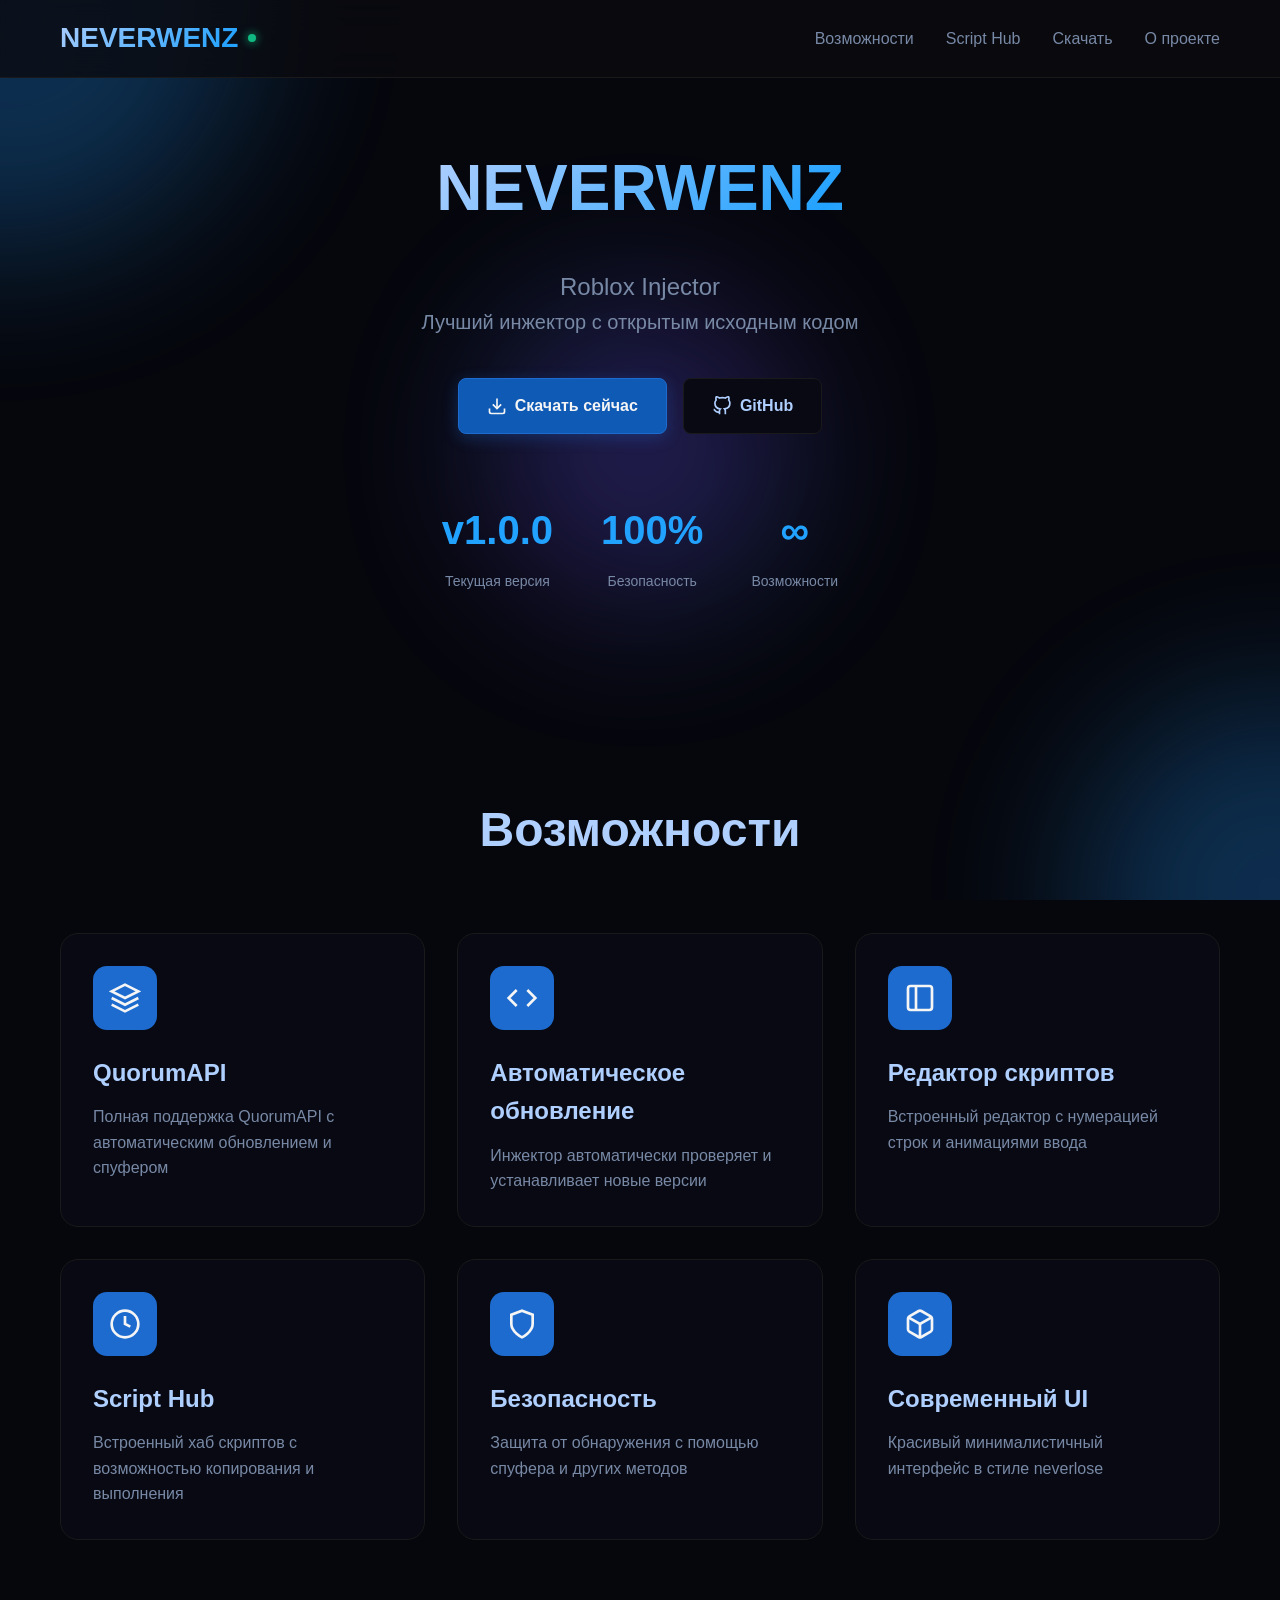
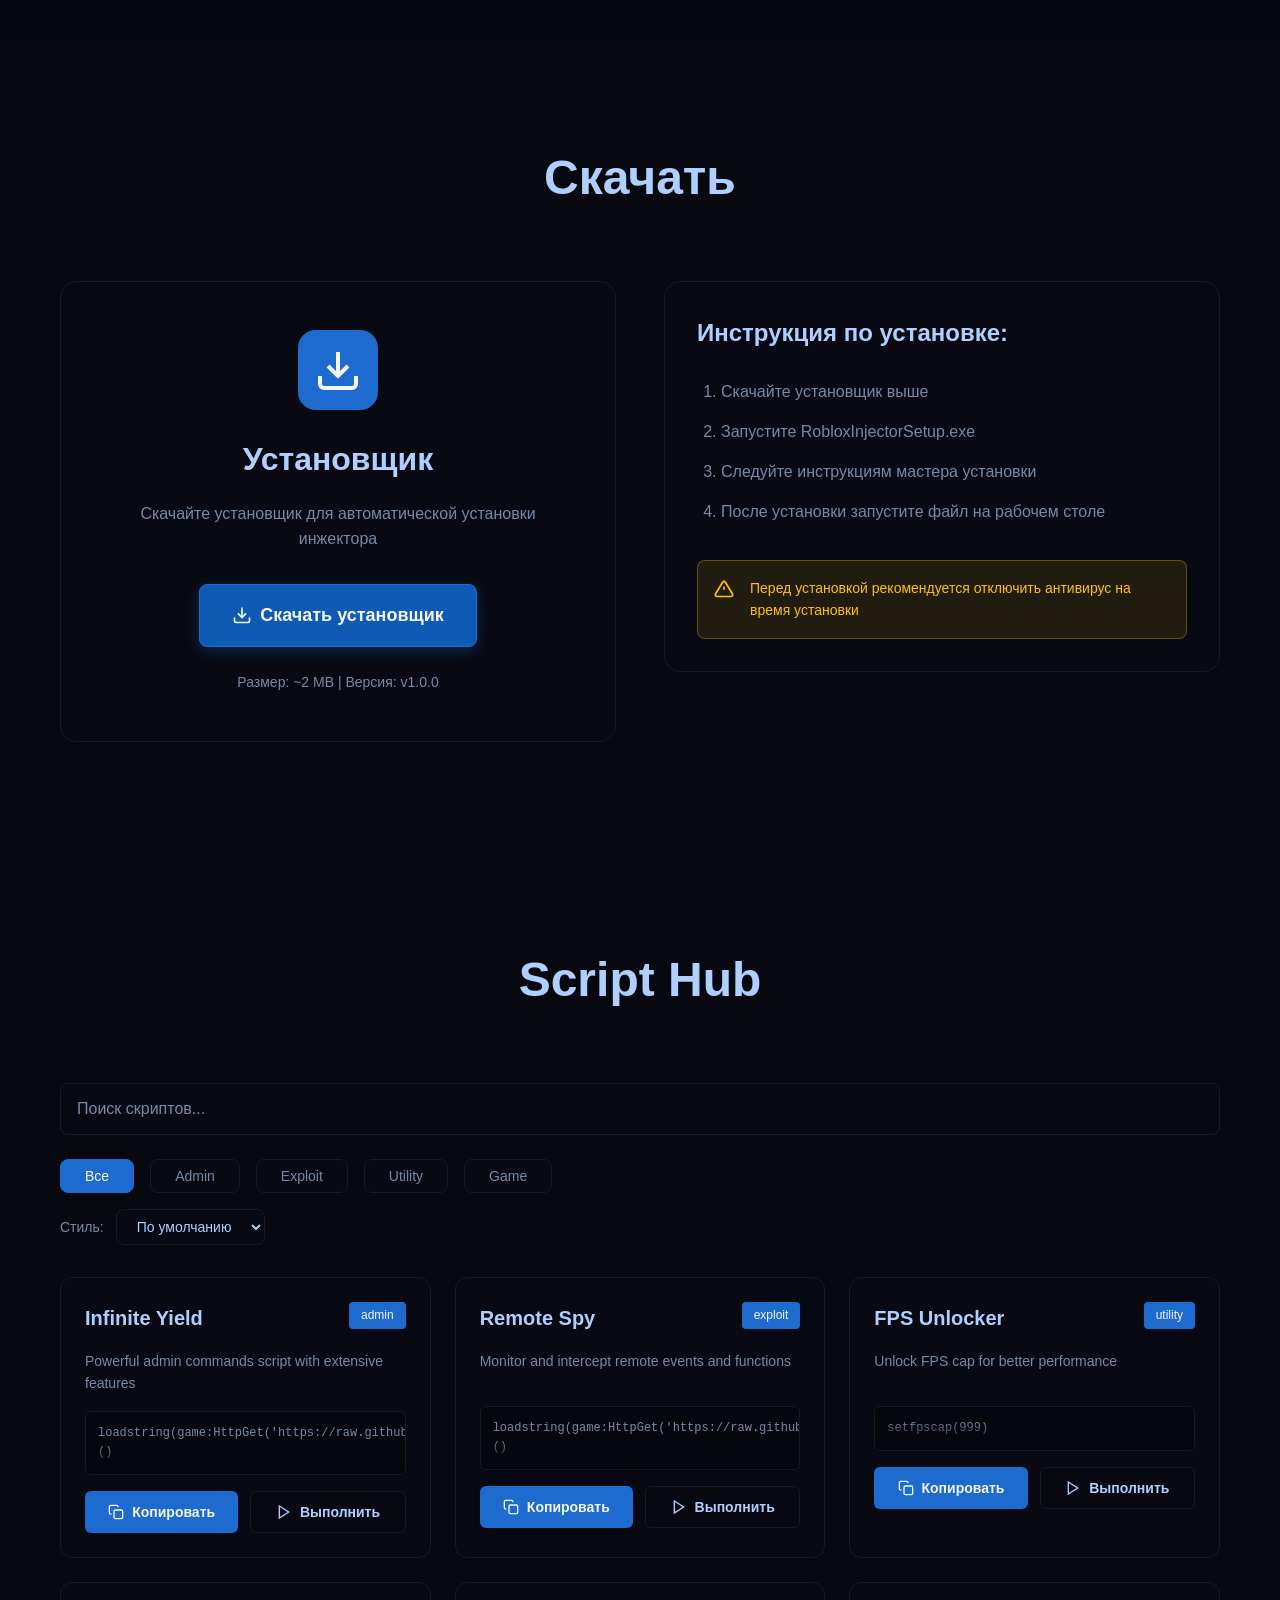
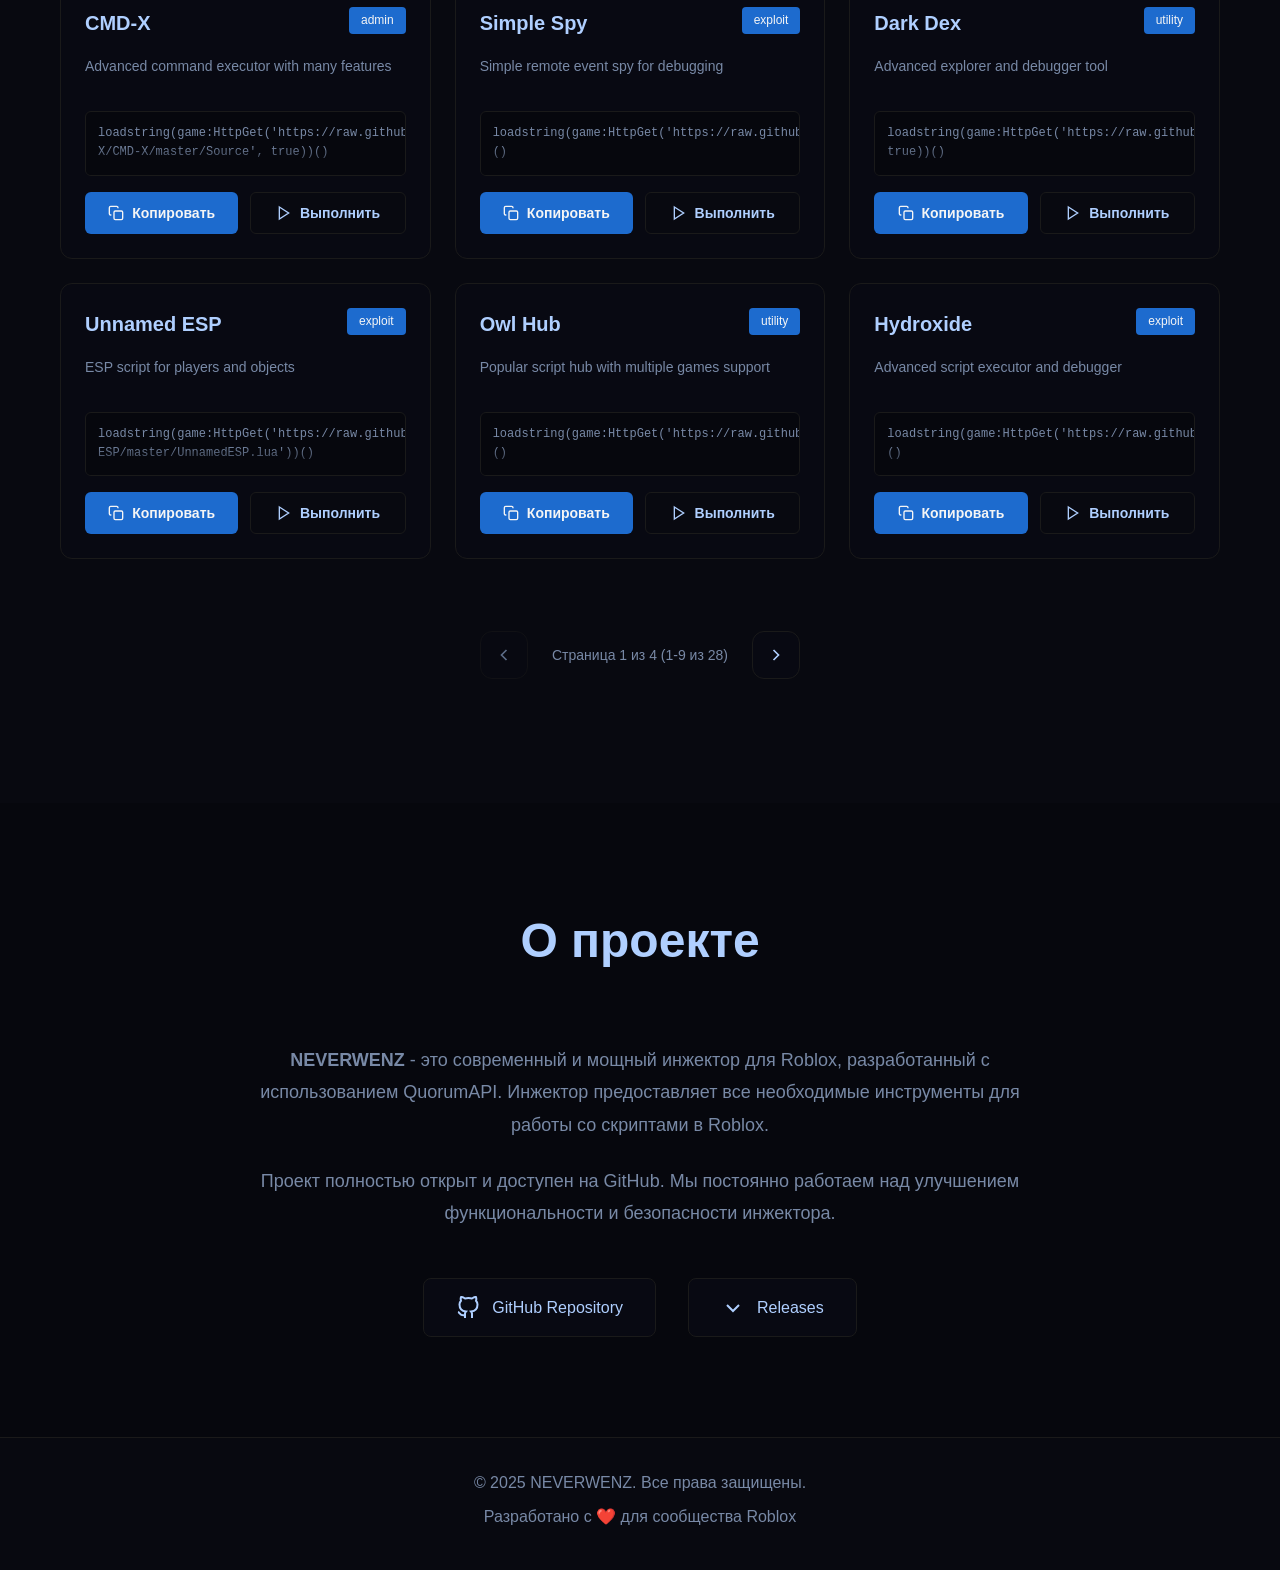
==== docs/index.html @ 1e32473d "Update index.html" ====
<!DOCTYPE html>
<html lang="ru">
<head>
    <meta charset="UTF-8">
    <meta name="viewport" content="width=device-width, initial-scale=1.0">
    <title>NEVERWENZ - Roblox Injector</title>
    <link rel="stylesheet" href="styles.css">
    <link rel="preconnect" href="https://fonts.googleapis.com">
    <link rel="preconnect" href="https://fonts.gstatic.com" crossorigin>
    <link href="https://fonts.googleapis.com/css2?family=Inter:wght@300;400;500;600;700&display=swap" rel="stylesheet">
</head>
<body>
    <div class="background">
        <div class="gradient-orb orb-1"></div>
        <div class="gradient-orb orb-2"></div>
        <div class="gradient-orb orb-3"></div>
    </div>

    <nav class="navbar">
        <div class="container">
            <div class="nav-content">
                <div class="logo">
                    <span class="logo-text">NEVERWENZ</span>
                    <span class="status-dot"></span>
                </div>
                <div class="nav-links">
                    <a href="#features">Возможности</a>
                    <a href="#script-hub">Script Hub</a>
                    <a href="#download">Скачать</a>
                    <a href="#about">О проекте</a>
                </div>
            </div>
        </div>
    </nav>

    <main>
        <section class="hero">
            <div class="container">
                <div class="hero-content">
                    <h1 class="hero-title">
                        <span class="gradient-text">NEVERWENZ</span>
                    </h1>
                    <p style="font-size: 1.5rem; color: var(--text-secondary); margin-top: 0.5rem;">Roblox Injector</p>
                    <p class="hero-description">
                        Лучший инжектор с открытым исходным кодом
                    </p>
                    <div class="hero-buttons">
                        <a href="#download" class="btn btn-primary">
                            <svg width="20" height="20" viewBox="0 0 24 24" fill="none" stroke="currentColor" stroke-width="2">
                                <path d="M21 15v4a2 2 0 0 1-2 2H5a2 2 0 0 1-2-2v-4"></path>
                                <polyline points="7 10 12 15 17 10"></polyline>
                                <line x1="12" y1="15" x2="12" y2="3"></line>
                            </svg>
                            Скачать сейчас
                        </a>
                        <a href="https://github.com/CAPYBERA099/WenzInjector-ROBLOX" target="_blank" class="btn btn-secondary">
                            <svg width="20" height="20" viewBox="0 0 24 24" fill="none" stroke="currentColor" stroke-width="2">
                                <path d="M9 19c-5 1.5-5-2.5-7-3m14 6v-3.87a3.37 3.37 0 0 0-.94-2.61c3.14-.35 6.44-1.54 6.44-7A5.44 5.44 0 0 0 20 4.77 5.07 5.07 0 0 0 19.91 1S18.73.65 16 2.48a13.38 13.38 0 0 0-7 0C6.27.65 5.09 1 5.09 1A5.07 5.07 0 0 0 5 4.77a5.44 5.44 0 0 0-1.5 3.78c0 5.42 3.3 6.61 6.44 7A3.37 3.37 0 0 0 9 18.13V22"></path>
                            </svg>
                            GitHub
                        </a>
                    </div>
                    <div class="hero-stats">
                        <div class="stat">
                            <div class="stat-value" id="version">Загрузка...</div>
                            <div class="stat-label">Текущая версия</div>
                        </div>
                        <div class="stat">
                            <div class="stat-value">100%</div>
                            <div class="stat-label">Безопасность</div>
                        </div>
                        <div class="stat">
                            <div class="stat-value">∞</div>
                            <div class="stat-label">Возможности</div>
                        </div>
                    </div>
                </div>
            </div>
        </section>

        <section id="features" class="features">
            <div class="container">
                <h2 class="section-title">Возможности</h2>
                <div class="features-grid">
                    <div class="feature-card">
                        <div class="feature-icon">
                            <svg width="32" height="32" viewBox="0 0 24 24" fill="none" stroke="currentColor" stroke-width="2">
                                <path d="M12 2L2 7l10 5 10-5-10-5z"></path>
                                <path d="M2 17l10 5 10-5"></path>
                                <path d="M2 12l10 5 10-5"></path>
                            </svg>
                        </div>
                        <h3 class="feature-title">QuorumAPI</h3>
                        <p class="feature-description">Полная поддержка QuorumAPI с автоматическим обновлением и спуфером</p>
                    </div>
                    <div class="feature-card">
                        <div class="feature-icon">
                            <svg width="32" height="32" viewBox="0 0 24 24" fill="none" stroke="currentColor" stroke-width="2">
                                <polyline points="16 18 22 12 16 6"></polyline>
                                <polyline points="8 6 2 12 8 18"></polyline>
                            </svg>
                        </div>
                        <h3 class="feature-title">Автоматическое обновление</h3>
                        <p class="feature-description">Инжектор автоматически проверяет и устанавливает новые версии</p>
                    </div>
                    <div class="feature-card">
                        <div class="feature-icon">
                            <svg width="32" height="32" viewBox="0 0 24 24" fill="none" stroke="currentColor" stroke-width="2">
                                <rect x="3" y="3" width="18" height="18" rx="2" ry="2"></rect>
                                <line x1="9" y1="3" x2="9" y2="21"></line>
                            </svg>
                        </div>
                        <h3 class="feature-title">Редактор скриптов</h3>
                        <p class="feature-description">Встроенный редактор с нумерацией строк и анимациями ввода</p>
                    </div>
                    <div class="feature-card">
                        <div class="feature-icon">
                            <svg width="32" height="32" viewBox="0 0 24 24" fill="none" stroke="currentColor" stroke-width="2">
                                <circle cx="12" cy="12" r="10"></circle>
                                <polyline points="12 6 12 12 16 14"></polyline>
                            </svg>
                        </div>
                        <h3 class="feature-title">Script Hub</h3>
                        <p class="feature-description">Встроенный хаб скриптов с возможностью копирования и выполнения</p>
                    </div>
                    <div class="feature-card">
                        <div class="feature-icon">
                            <svg width="32" height="32" viewBox="0 0 24 24" fill="none" stroke="currentColor" stroke-width="2">
                                <path d="M12 22s8-4 8-10V5l-8-3-8 3v7c0 6 8 10 8 10z"></path>
                            </svg>
                        </div>
                        <h3 class="feature-title">Безопасность</h3>
                        <p class="feature-description">Защита от обнаружения с помощью спуфера и других методов</p>
                    </div>
                    <div class="feature-card">
                        <div class="feature-icon">
                            <svg width="32" height="32" viewBox="0 0 24 24" fill="none" stroke="currentColor" stroke-width="2">
                                <path d="M21 16V8a2 2 0 0 0-1-1.73l-7-4a2 2 0 0 0-2 0l-7 4A2 2 0 0 0 3 8v8a2 2 0 0 0 1 1.73l7 4a2 2 0 0 0 2 0l7-4A2 2 0 0 0 21 16z"></path>
                                <polyline points="3.27 6.96 12 12.01 20.73 6.96"></polyline>
                                <line x1="12" y1="22.08" x2="12" y2="12"></line>
                            </svg>
                        </div>
                        <h3 class="feature-title">Современный UI</h3>
                        <p class="feature-description">Красивый минималистичный интерфейс в стиле neverlose</p>
                    </div>
                </div>
            </div>
        </section>

        <section id="download" class="download">
            <div class="container">
                <h2 class="section-title">Скачать</h2>
                <div class="download-content">
                    <div class="download-card">
                        <div class="download-icon">
                            <svg width="48" height="48" viewBox="0 0 24 24" fill="none" stroke="currentColor" stroke-width="2">
                                <path d="M21 15v4a2 2 0 0 1-2 2H5a2 2 0 0 1-2-2v-4"></path>
                                <polyline points="7 10 12 15 17 10"></polyline>
                                <line x1="12" y1="15" x2="12" y2="3"></line>
                            </svg>
                        </div>
                        <h3 class="download-title">Установщик</h3>
                        <p class="download-description">Скачайте установщик для автоматической установки инжектора</p>
                        <a href="https://raw.githubusercontent.com/CAPYBERA099/setup/main/RobloxInjectorSetup.exe" 
                           class="btn btn-primary btn-large" 
                           download="RobloxInjectorSetup.exe"
                           id="downloadBtn"
                           target="_blank">
                            <svg width="20" height="20" viewBox="0 0 24 24" fill="none" stroke="currentColor" stroke-width="2">
                                <path d="M21 15v4a2 2 0 0 1-2 2H5a2 2 0 0 1-2-2v-4"></path>
                                <polyline points="7 10 12 15 17 10"></polyline>
                                <line x1="12" y1="15" x2="12" y2="3"></line>
                            </svg>
                            Скачать установщик
                        </a>
                        <p class="download-note">Размер: ~2 MB | Версия: <span id="downloadVersion">Загрузка...</span></p>
                        <p class="download-alternative" id="releaseLinkContainer" style="margin-top: 1rem; font-size: 0.875rem; color: var(--text-secondary); display: none;">
                            Или скачайте <a href="#" id="releaseLink" target="_blank" style="color: var(--accent-primary); text-decoration: none;">последний релиз напрямую</a>
                        </p>
                    </div>
                    <div class="download-info">
                        <h4>Инструкция по установке:</h4>
                        <ol>
                            <li>Скачайте установщик выше</li>
                            <li>Запустите RobloxInjectorSetup.exe</li>
                            <li>Следуйте инструкциям мастера установки</li>
                            <li>После установки запустите файл на рабочем столе</li>
                        </ol>
                        <div class="warning-box">
                            <svg width="20" height="20" viewBox="0 0 24 24" fill="none" stroke="currentColor" stroke-width="2">
                                <path d="M10.29 3.86L1.82 18a2 2 0 0 0 1.71 3h16.94a2 2 0 0 0 1.71-3L13.71 3.86a2 2 0 0 0-3.42 0z"></path>
                                <line x1="12" y1="9" x2="12" y2="13"></line>
                                <line x1="12" y1="17" x2="12.01" y2="17"></line>
                            </svg>
                            <p>Перед установкой рекомендуется отключить антивирус на время установки</p>
                        </div>
                    </div>
                </div>
            </div>
        </section>

        <section id="script-hub" class="script-hub">
            <div class="container">
                <h2 class="section-title">Script Hub</h2>
                <div class="script-hub-content">
                    <div class="script-hub-filters">
                        <input type="text" id="scriptSearch" placeholder="Поиск скриптов..." class="script-search">
                        <div class="script-categories">
                            <button class="category-btn active" data-category="all">Все</button>
                            <button class="category-btn" data-category="admin">Admin</button>
                            <button class="category-btn" data-category="exploit">Exploit</button>
                            <button class="category-btn" data-category="utility">Utility</button>
                            <button class="category-btn" data-category="game">Game</button>
                        </div>
                        <div class="style-selector">
                            <label>Стиль:</label>
                            <select id="styleSelector" class="style-select">
                                <option value="default">По умолчанию</option>
                                <option value="fatality">Fatality</option>
                            </select>
                        </div>
                    </div>
                    <div id="scriptsContainer" class="scripts-grid">
                        <div class="script-loading">Загрузка скриптов...</div>
                    </div>
                    <div class="pagination">
                        <button class="pagination-btn" id="prevPage" disabled>
                            <svg width="20" height="20" viewBox="0 0 24 24" fill="none" stroke="currentColor" stroke-width="2">
                                <polyline points="15 18 9 12 15 6"></polyline>
                            </svg>
                        </button>
                        <span class="pagination-info" id="pageInfo">Страница 1 из 1</span>
                        <button class="pagination-btn" id="nextPage">
                            <svg width="20" height="20" viewBox="0 0 24 24" fill="none" stroke="currentColor" stroke-width="2">
                                <polyline points="9 18 15 12 9 6"></polyline>
                            </svg>
                        </button>
                    </div>
                </div>
            </div>
        </section>

        <section id="about" class="about">
            <div class="container">
                <h2 class="section-title">О проекте</h2>
                <div class="about-content">
                    <div class="about-text">
                        <p>
                            <strong>NEVERWENZ</strong> - это современный и мощный инжектор для Roblox, 
                            разработанный с использованием QuorumAPI. Инжектор предоставляет все необходимые 
                            инструменты для работы со скриптами в Roblox.
                        </p>
                        <p>
                            Проект полностью открыт и доступен на GitHub. Мы постоянно работаем над улучшением 
                            функциональности и безопасности инжектора.
                        </p>
                    </div>
                    <div class="about-links">
                        <a href="https://github.com/CAPYBERA099/WenzInjector-ROBLOX" target="_blank" class="about-link">
                            <svg width="24" height="24" viewBox="0 0 24 24" fill="none" stroke="currentColor" stroke-width="2">
                                <path d="M9 19c-5 1.5-5-2.5-7-3m14 6v-3.87a3.37 3.37 0 0 0-.94-2.61c3.14-.35 6.44-1.54 6.44-7A5.44 5.44 0 0 0 20 4.77 5.07 5.07 0 0 0 19.91 1S18.73.65 16 2.48a13.38 13.38 0 0 0-7 0C6.27.65 5.09 1 5.09 1A5.07 5.07 0 0 0 5 4.77a5.44 5.44 0 0 0-1.5 3.78c0 5.42 3.3 6.61 6.44 7A3.37 3.37 0 0 0 9 18.13V22"></path>
                            </svg>
                            GitHub Repository
                        </a>
                        <a href="https://github.com/CAPYBERA099/WenzInjector-ROBLOX/releases" target="_blank" class="about-link">
                            <svg width="24" height="24" viewBox="0 0 24 24" fill="none" stroke="currentColor" stroke-width="2">
                                <polyline points="6 9 12 15 18 9"></polyline>
                            </svg>
                            Releases
                        </a>
                    </div>
                </div>
            </div>
        </section>
    </main>

    <footer class="footer">
        <div class="container">
            <div class="footer-content">
                <p>&copy; 2025 NEVERWENZ. Все права защищены.</p>
                <p>Разработано с ❤️ для сообщества Roblox</p>
            </div>
        </div>
    </footer>

    <script src="script.js"></script>
</body>
</html>
---- docs/styles.css ----
* {
    margin: 0;
    padding: 0;
    box-sizing: border-box;
}

:root {
    --bg-primary: #06070d;
    --bg-secondary: #080910;
    --bg-card: #080912;
    --bg-panel: #141414;
    --accent-primary: #1d6bce;
    --accent-secondary: #22a2ff;
    --accent-button: #0f5ab5;
    --text-primary: #afcfff;
    --text-secondary: #7889a6;
    --text-white: #f5f5f5;
    --border-color: #1a1a1a;
    --gradient-1: linear-gradient(135deg, #1d6bce 0%, #22a2ff 100%);
    --gradient-2: linear-gradient(135deg, #22a2ff 0%, #1d6bce 100%);
    --gradient-text: linear-gradient(135deg, #afcfff 0%, #22a2ff 50%, #afcfff 100%);
}

body {
    font-family: 'Segoe UI', -apple-system, BlinkMacSystemFont, sans-serif;
    background: var(--bg-primary);
    color: var(--text-primary);
    line-height: 1.6;
    overflow-x: hidden;
}

.background {
    position: fixed;
    top: 0;
    left: 0;
    width: 100%;
    height: 100%;
    z-index: -1;
    overflow: hidden;
}

.gradient-orb {
    position: absolute;
    border-radius: 50%;
    filter: blur(80px);
    opacity: 0.3;
    animation: float 20s ease-in-out infinite;
}

.orb-1 {
    width: 500px;
    height: 500px;
    background: var(--gradient-1);
    top: -250px;
    left: -250px;
    animation-delay: 0s;
}

.orb-2 {
    width: 400px;
    height: 400px;
    background: var(--gradient-2);
    bottom: -200px;
    right: -200px;
    animation-delay: 7s;
}

.orb-3 {
    width: 300px;
    height: 300px;
    background: linear-gradient(135deg, #22a3ff 0%, #7c3aed 50%, #22a3ff 100%);
    top: 50%;
    left: 50%;
    transform: translate(-50%, -50%);
    animation-delay: 14s;
}

@keyframes float {
    0%, 100% {
        transform: translate(0, 0) scale(1);
    }
    33% {
        transform: translate(30px, -30px) scale(1.1);
    }
    66% {
        transform: translate(-30px, 30px) scale(0.9);
    }
}

.container {
    max-width: 1200px;
    margin: 0 auto;
    padding: 0 20px;
}

/* Navbar */
.navbar {
    position: fixed;
    top: 0;
    left: 0;
    right: 0;
    background: rgba(6, 7, 13, 0.95);
    backdrop-filter: blur(20px);
    border-bottom: 1px solid var(--border-color);
    z-index: 1000;
    padding: 1rem 0;
}

.nav-content {
    display: flex;
    justify-content: space-between;
    align-items: center;
}

.logo {
    display: flex;
    align-items: center;
    gap: 10px;
}

.logo-text {
    font-size: 1.75rem;
    font-weight: 900;
    font-family: 'Segoe UI Black', 'Segoe UI', sans-serif;
    color: transparent;
    background: var(--gradient-text);
    background-size: 200% auto;
    -webkit-background-clip: text;
    -webkit-text-fill-color: transparent;
    background-clip: text;
    animation: shimmer-text 3s linear infinite;
    position: relative;
    display: inline-block;
    overflow: hidden;
}

.logo-text::before {
    content: '';
    position: absolute;
    top: 0;
    left: -100%;
    width: 100%;
    height: 100%;
    background: linear-gradient(90deg, transparent, rgba(255, 255, 255, 0.6), transparent);
    animation: shine-sweep 2.5s infinite;
    pointer-events: none;
}

@keyframes shimmer-text {
    0% {
        background-position: 0% center;
    }
    100% {
        background-position: 200% center;
    }
}

@keyframes shine-sweep {
    0% {
        left: -100%;
    }
    100% {
        left: 100%;
    }
}

.status-dot {
    width: 8px;
    height: 8px;
    border-radius: 50%;
    background: #10b981;
    box-shadow: 0 0 10px #10b981;
    animation: pulse 2s ease-in-out infinite;
}

@keyframes pulse {
    0%, 100% {
        opacity: 1;
    }
    50% {
        opacity: 0.5;
    }
}

.nav-links {
    display: flex;
    gap: 2rem;
}

.nav-links a {
    color: var(--text-secondary);
    text-decoration: none;
    font-weight: 500;
    transition: color 0.3s;
    position: relative;
}

.nav-links a:hover {
    color: var(--text-primary);
}

.nav-links a::after {
    content: '';
    position: absolute;
    bottom: -5px;
    left: 0;
    width: 0;
    height: 2px;
    background: var(--gradient-1);
    transition: width 0.3s;
}

.nav-links a:hover::after {
    width: 100%;
}

/* Hero Section */
.hero {
    padding: 150px 0 100px;
    text-align: center;
}

.hero-content {
    max-width: 800px;
    margin: 0 auto;
}

.hero-title {
    font-size: 4rem;
    font-weight: 900;
    font-family: 'Segoe UI Black', 'Segoe UI', sans-serif;
    margin-bottom: 1.5rem;
    line-height: 1.2;
}

.gradient-text {
    color: transparent;
    background: var(--gradient-text);
    background-size: 200% auto;
    -webkit-background-clip: text;
    -webkit-text-fill-color: transparent;
    background-clip: text;
    position: relative;
    display: inline-block;
    animation: shimmer-text 3s linear infinite;
    overflow: hidden;
}

.gradient-text::before {
    content: '';
    position: absolute;
    top: 0;
    left: -100%;
    width: 100%;
    height: 100%;
    background: linear-gradient(90deg, transparent, rgba(255, 255, 255, 0.6), transparent);
    animation: shine-sweep 2.5s infinite;
    pointer-events: none;
    z-index: 1;
}

.hero-description {
    font-size: 1.25rem;
    color: var(--text-secondary);
    margin-bottom: 2.5rem;
}

.hero-buttons {
    display: flex;
    gap: 1rem;
    justify-content: center;
    margin-bottom: 4rem;
}

.btn {
    display: inline-flex;
    align-items: center;
    gap: 0.5rem;
    padding: 0.875rem 1.75rem;
    border-radius: 8px;
    font-weight: 600;
    text-decoration: none;
    transition: all 0.3s;
    border: none;
    cursor: pointer;
    font-size: 1rem;
}

.btn-primary {
    background: var(--accent-button);
    color: var(--text-white);
    box-shadow: 0 4px 15px rgba(29, 107, 206, 0.3);
    border: 1px solid var(--accent-primary);
}

.btn-primary:hover {
    background: var(--accent-primary);
    border-color: var(--accent-secondary);
    transform: translateY(-2px);
    box-shadow: 0 6px 20px rgba(29, 107, 206, 0.4);
}

.btn-secondary {
    background: var(--bg-card);
    color: var(--text-primary);
    border: 1px solid var(--border-color);
}

.btn-secondary:hover {
    background: var(--bg-secondary);
    border-color: var(--accent-primary);
}

.btn-large {
    padding: 1rem 2rem;
    font-size: 1.125rem;
}

.hero-stats {
    display: flex;
    justify-content: center;
    gap: 3rem;
    margin-top: 4rem;
}

.stat {
    text-align: center;
}

.stat-value {
    font-size: 2.5rem;
    font-weight: 700;
    color: var(--accent-secondary);
    margin-bottom: 0.5rem;
}

.stat-label {
    color: var(--text-secondary);
    font-size: 0.875rem;
}

/* Sections */
section {
    padding: 100px 0;
}

.section-title {
    font-size: 3rem;
    font-weight: 700;
    text-align: center;
    margin-bottom: 4rem;
    color: var(--text-primary);
}

/* Features */
.features-grid {
    display: grid;
    grid-template-columns: repeat(auto-fit, minmax(300px, 1fr));
    gap: 2rem;
}

.feature-card {
    background: var(--bg-card);
    border: 1px solid var(--border-color);
    border-radius: 18px;
    padding: 2rem;
    transition: all 0.3s;
}

.feature-card:hover {
    transform: translateY(-5px);
    border-color: var(--accent-primary);
    box-shadow: 0 10px 30px rgba(29, 107, 206, 0.2);
    background: var(--bg-secondary);
}

.feature-icon {
    width: 64px;
    height: 64px;
    background: var(--accent-primary);
    border-radius: 14px;
    display: flex;
    align-items: center;
    justify-content: center;
    margin-bottom: 1.5rem;
    color: var(--text-white);
}

.feature-title {
    font-size: 1.5rem;
    font-weight: 600;
    margin-bottom: 0.75rem;
}

.feature-description {
    color: var(--text-secondary);
    line-height: 1.6;
}

/* Download */
.download {
    background: var(--bg-secondary);
}

.download-content {
    display: grid;
    grid-template-columns: 1fr 1fr;
    gap: 3rem;
    align-items: start;
}

.download-card {
    background: var(--bg-card);
    border: 1px solid var(--border-color);
    border-radius: 16px;
    padding: 3rem;
    text-align: center;
}

.download-icon {
    width: 80px;
    height: 80px;
    background: var(--accent-primary);
    border-radius: 18px;
    display: flex;
    align-items: center;
    justify-content: center;
    margin: 0 auto 1.5rem;
    color: var(--text-white);
}

.download-title {
    font-size: 2rem;
    font-weight: 600;
    margin-bottom: 1rem;
}

.download-description {
    color: var(--text-secondary);
    margin-bottom: 2rem;
}

.download-note {
    margin-top: 1.5rem;
    color: var(--text-secondary);
    font-size: 0.875rem;
}

.download-info {
    background: var(--bg-card);
    border: 1px solid var(--border-color);
    border-radius: 16px;
    padding: 2rem;
}

.download-info h4 {
    font-size: 1.5rem;
    margin-bottom: 1.5rem;
}

.download-info ol {
    margin-left: 1.5rem;
    margin-bottom: 2rem;
    color: var(--text-secondary);
    line-height: 2;
}

.download-info li {
    margin-bottom: 0.5rem;
}

.warning-box {
    background: rgba(255, 193, 7, 0.1);
    border: 1px solid rgba(255, 193, 7, 0.3);
    border-radius: 8px;
    padding: 1rem;
    display: flex;
    gap: 1rem;
    align-items: start;
    color: #ffc107;
}

.warning-box svg {
    flex-shrink: 0;
    margin-top: 2px;
}

.warning-box p {
    margin: 0;
    font-size: 0.875rem;
}

/* Script Hub */
.script-hub {
    background: var(--bg-secondary);
}

.script-hub-content {
    max-width: 1200px;
    margin: 0 auto;
}

.script-hub-filters {
    margin-bottom: 2rem;
}

.script-search {
    width: 100%;
    padding: 1rem;
    background: var(--bg-card);
    border: 1px solid var(--border-color);
    border-radius: 8px;
    color: var(--text-primary);
    font-size: 1rem;
    margin-bottom: 1.5rem;
    transition: all 0.3s;
}

.script-search:focus {
    outline: none;
    border-color: var(--accent-primary);
    box-shadow: 0 0 0 3px rgba(29, 107, 206, 0.1);
}

.script-search::placeholder {
    color: var(--text-secondary);
}

.script-categories {
    display: flex;
    gap: 1rem;
    flex-wrap: wrap;
    margin-bottom: 1rem;
}

.style-selector {
    display: flex;
    align-items: center;
    gap: 0.75rem;
    margin-top: 1rem;
}

.style-selector label {
    color: var(--text-secondary);
    font-size: 0.875rem;
    font-weight: 500;
}

.style-select {
    padding: 0.5rem 1rem;
    background: var(--bg-card);
    border: 1px solid var(--border-color);
    border-radius: 8px;
    color: var(--text-primary);
    font-size: 0.875rem;
    cursor: pointer;
    transition: all 0.3s;
}

.style-select:focus {
    outline: none;
    border-color: var(--accent-primary);
}

.style-select:hover {
    border-color: var(--accent-primary);
}

.category-btn {
    padding: 0.5rem 1.5rem;
    background: var(--bg-card);
    border: 1px solid var(--border-color);
    border-radius: 8px;
    color: var(--text-secondary);
    font-size: 0.875rem;
    font-weight: 500;
    cursor: pointer;
    transition: all 0.3s;
}

.category-btn:hover {
    border-color: var(--accent-primary);
    color: var(--text-primary);
}

.category-btn.active {
    background: var(--accent-primary);
    border-color: var(--accent-primary);
    color: var(--text-white);
}

.scripts-grid {
    display: grid;
    grid-template-columns: repeat(auto-fill, minmax(320px, 1fr));
    gap: 1.5rem;
}

.script-card {
    background: var(--bg-card);
    border: 1px solid var(--border-color);
    border-radius: 12px;
    padding: 1.5rem;
    transition: all 0.3s;
    position: relative;
}

.script-card:hover {
    transform: translateY(-5px);
    border-color: var(--accent-primary);
    box-shadow: 0 10px 30px rgba(29, 107, 206, 0.15);
}

.script-card-header {
    display: flex;
    justify-content: space-between;
    align-items: start;
    margin-bottom: 1rem;
}

.script-name {
    font-size: 1.25rem;
    font-weight: 600;
    color: var(--text-primary);
    margin: 0;
    flex: 1;
}

.script-category {
    padding: 0.25rem 0.75rem;
    background: var(--accent-primary);
    border-radius: 4px;
    font-size: 0.75rem;
    color: var(--text-white);
    font-weight: 500;
}

.script-description {
    color: var(--text-secondary);
    font-size: 0.875rem;
    line-height: 1.6;
    margin-bottom: 1rem;
    min-height: 40px;
}

.script-preview {
    background: var(--bg-primary);
    border: 1px solid var(--border-color);
    border-radius: 6px;
    padding: 0.75rem;
    margin-bottom: 1rem;
    font-family: 'Consolas', 'Courier New', monospace;
    font-size: 0.75rem;
    color: var(--text-secondary);
    max-height: 80px;
    overflow: hidden;
    position: relative;
}

.script-preview::after {
    content: '';
    position: absolute;
    bottom: 0;
    left: 0;
    right: 0;
    height: 30px;
    background: linear-gradient(to top, var(--bg-primary), transparent);
    pointer-events: none;
}

.script-actions {
    display: flex;
    gap: 0.75rem;
}

.script-btn {
    flex: 1;
    padding: 0.75rem;
    border: none;
    border-radius: 6px;
    font-weight: 600;
    font-size: 0.875rem;
    cursor: pointer;
    transition: all 0.3s;
    display: flex;
    align-items: center;
    justify-content: center;
    gap: 0.5rem;
}

.script-btn-copy {
    background: var(--accent-primary);
    color: var(--text-white);
}

.script-btn-copy:hover {
    background: var(--accent-secondary);
    transform: translateY(-2px);
}

.script-btn-execute {
    background: var(--bg-secondary);
    color: var(--text-primary);
    border: 1px solid var(--border-color);
}

.script-btn-execute:hover {
    border-color: var(--accent-primary);
    background: var(--bg-card);
}

.script-loading {
    grid-column: 1 / -1;
    text-align: center;
    padding: 3rem;
    color: var(--text-secondary);
    font-size: 1.125rem;
}

.script-error {
    grid-column: 1 / -1;
    text-align: center;
    padding: 3rem;
    color: #dc3545;
    background: rgba(220, 53, 69, 0.1);
    border: 1px solid rgba(220, 53, 69, 0.3);
    border-radius: 8px;
}

/* Pagination */
.pagination {
    display: flex;
    justify-content: center;
    align-items: center;
    gap: 1.5rem;
    margin-top: 3rem;
    padding: 1.5rem 0;
}

.pagination-btn {
    width: 48px;
    height: 48px;
    background: var(--bg-card);
    border: 1px solid var(--border-color);
    border-radius: 12px;
    color: var(--text-primary);
    cursor: pointer;
    transition: all 0.3s;
    display: flex;
    align-items: center;
    justify-content: center;
    padding: 0;
}

.pagination-btn:hover:not(:disabled) {
    background: var(--accent-primary);
    border-color: var(--accent-primary);
    transform: translateY(-2px);
    box-shadow: 0 4px 12px rgba(29, 107, 206, 0.3);
}

.pagination-btn:disabled {
    opacity: 0.5;
    cursor: not-allowed;
}

.pagination-info {
    color: var(--text-secondary);
    font-size: 0.875rem;
    font-weight: 500;
}

/* Fatality Style */
.style-fatality {
    --bg-primary: #0a0a0a;
    --bg-secondary: #0f0f0f;
    --bg-card: #141414;
    --accent-primary: #dc2626;
    --accent-secondary: #ef4444;
    --accent-button: #b91c1c;
    --text-primary: #ffffff;
    --text-secondary: #a0a0a0;
    --border-color: #1f1f1f;
}

.style-fatality .logo-text,
.style-fatality .gradient-text {
    background: linear-gradient(135deg, #ffffff 0%, #dc2626 50%, #ffffff 100%);
    background-size: 200% auto;
    -webkit-background-clip: text;
    -webkit-text-fill-color: transparent;
    background-clip: text;
}

.style-fatality .btn-primary {
    background: var(--accent-button);
    border-color: var(--accent-primary);
}

.style-fatality .btn-primary:hover {
    background: var(--accent-primary);
    border-color: var(--accent-secondary);
}

.style-fatality .script-btn-copy {
    background: var(--accent-primary);
}

.style-fatality .script-btn-copy:hover {
    background: var(--accent-secondary);
}

.style-fatality .category-btn.active {
    background: var(--accent-primary);
    border-color: var(--accent-primary);
}

.style-fatality .script-category {
    background: var(--accent-primary);
}

.style-fatality .pagination-btn:hover:not(:disabled) {
    background: var(--accent-primary);
    border-color: var(--accent-primary);
    box-shadow: 0 4px 12px rgba(220, 38, 38, 0.3);
}

/* About */
.about-content {
    max-width: 800px;
    margin: 0 auto;
    text-align: center;
}

.about-text {
    margin-bottom: 3rem;
}

.about-text p {
    font-size: 1.125rem;
    color: var(--text-secondary);
    margin-bottom: 1.5rem;
    line-height: 1.8;
}

.about-links {
    display: flex;
    gap: 2rem;
    justify-content: center;
}

.about-link {
    display: flex;
    align-items: center;
    gap: 0.75rem;
    color: var(--text-primary);
    text-decoration: none;
    padding: 1rem 2rem;
    background: var(--bg-card);
    border: 1px solid var(--border-color);
    border-radius: 8px;
    transition: all 0.3s;
}

.about-link:hover {
    border-color: var(--accent-primary);
    transform: translateY(-2px);
}

/* Footer */
.footer {
    background: var(--bg-secondary);
    border-top: 1px solid var(--border-color);
    padding: 2rem 0;
    text-align: center;
}

.footer-content p {
    color: var(--text-secondary);
    margin-bottom: 0.5rem;
}

/* Responsive */
@media (max-width: 768px) {
    .hero-title {
        font-size: 2.5rem;
    }

    .hero-buttons {
        flex-direction: column;
    }

    .hero-stats {
        flex-direction: column;
        gap: 2rem;
    }

    .download-content {
        grid-template-columns: 1fr;
    }

    .nav-links {
        gap: 1rem;
        font-size: 0.875rem;
    }

    .features-grid {
        grid-template-columns: 1fr;
    }

    .about-links {
        flex-direction: column;
    }
}

/* Smooth scroll */
html {
    scroll-behavior: smooth;
}

/* Loading animation */
@keyframes shimmer {
    0% {
        background-position: -1000px 0;
    }
    100% {
        background-position: 1000px 0;
    }
}

.btn-primary.loading {
    position: relative;
    overflow: hidden;
}

.btn-primary.loading::after {
    content: '';
    position: absolute;
    top: 0;
    left: 0;
    right: 0;
    bottom: 0;
    background: linear-gradient(
        90deg,
        transparent,
        rgba(255, 255, 255, 0.3),
        transparent
    );
    animation: shimmer 2s infinite;
}
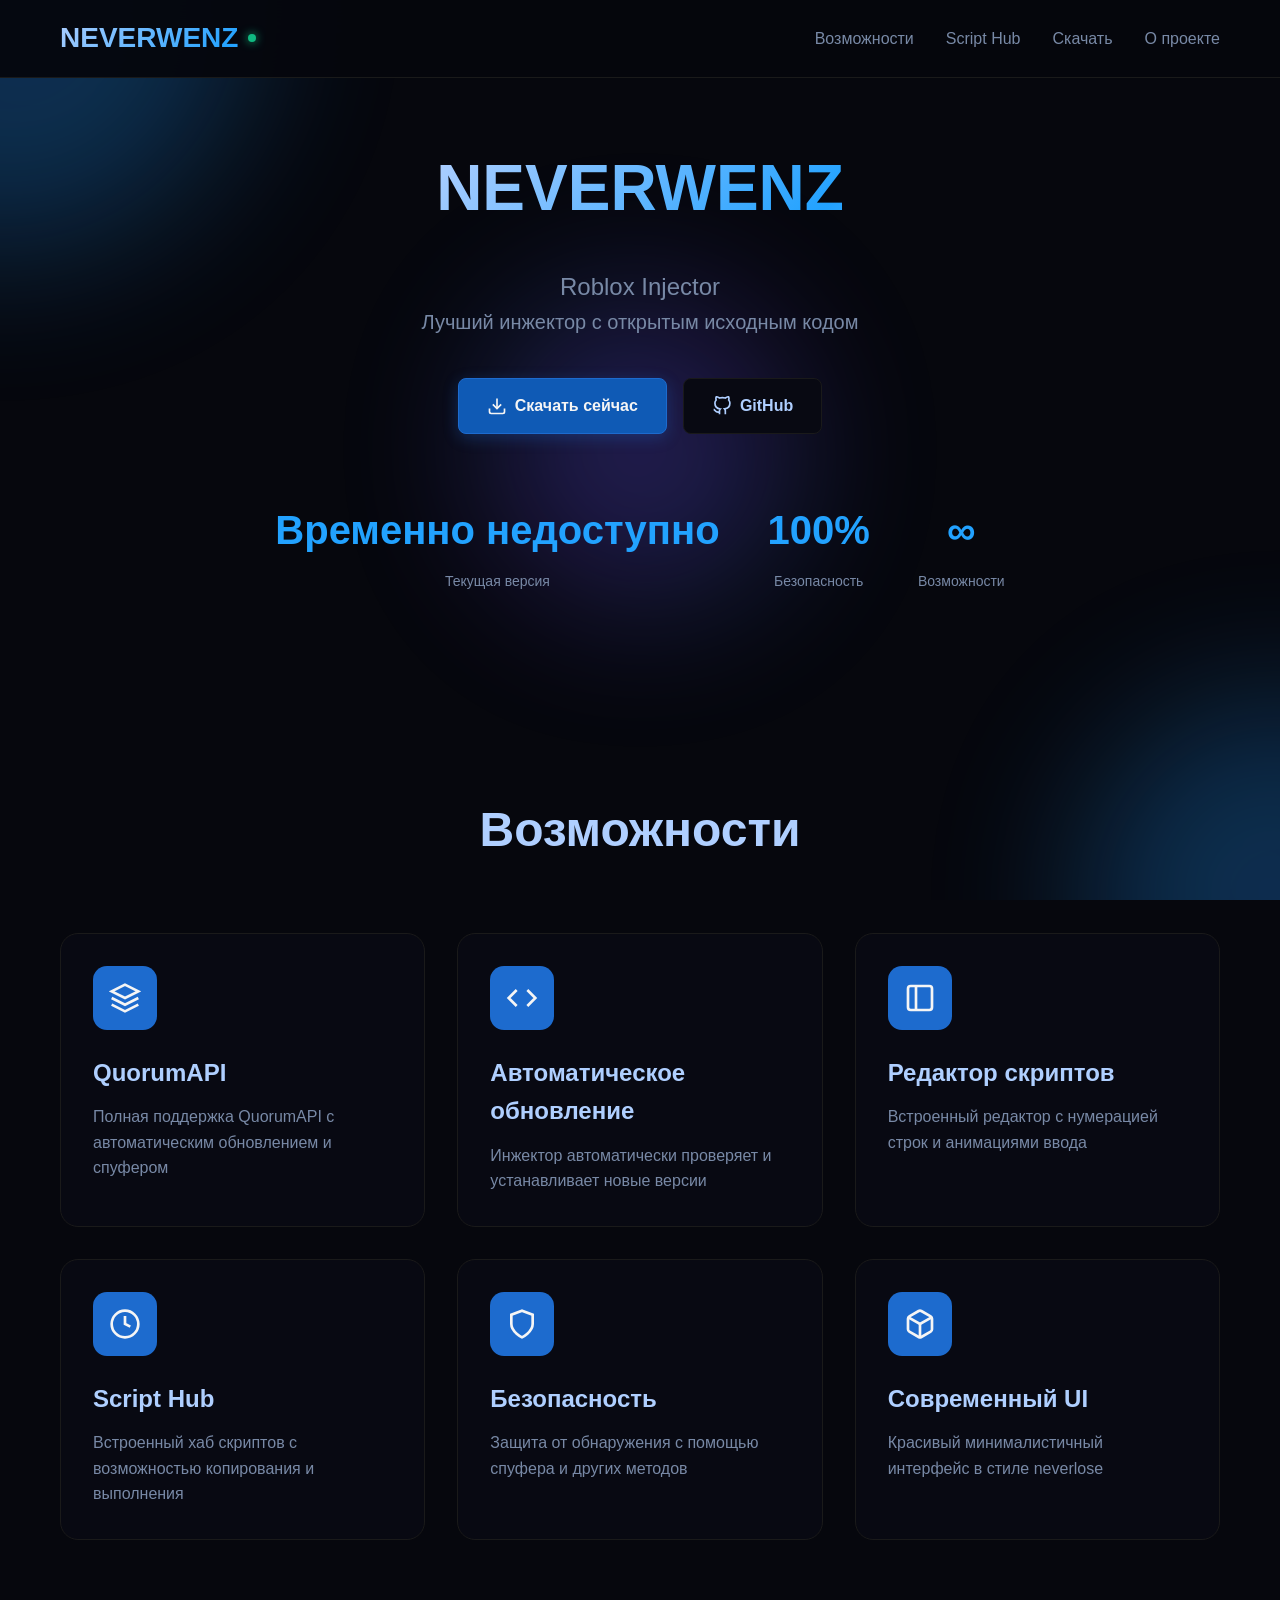
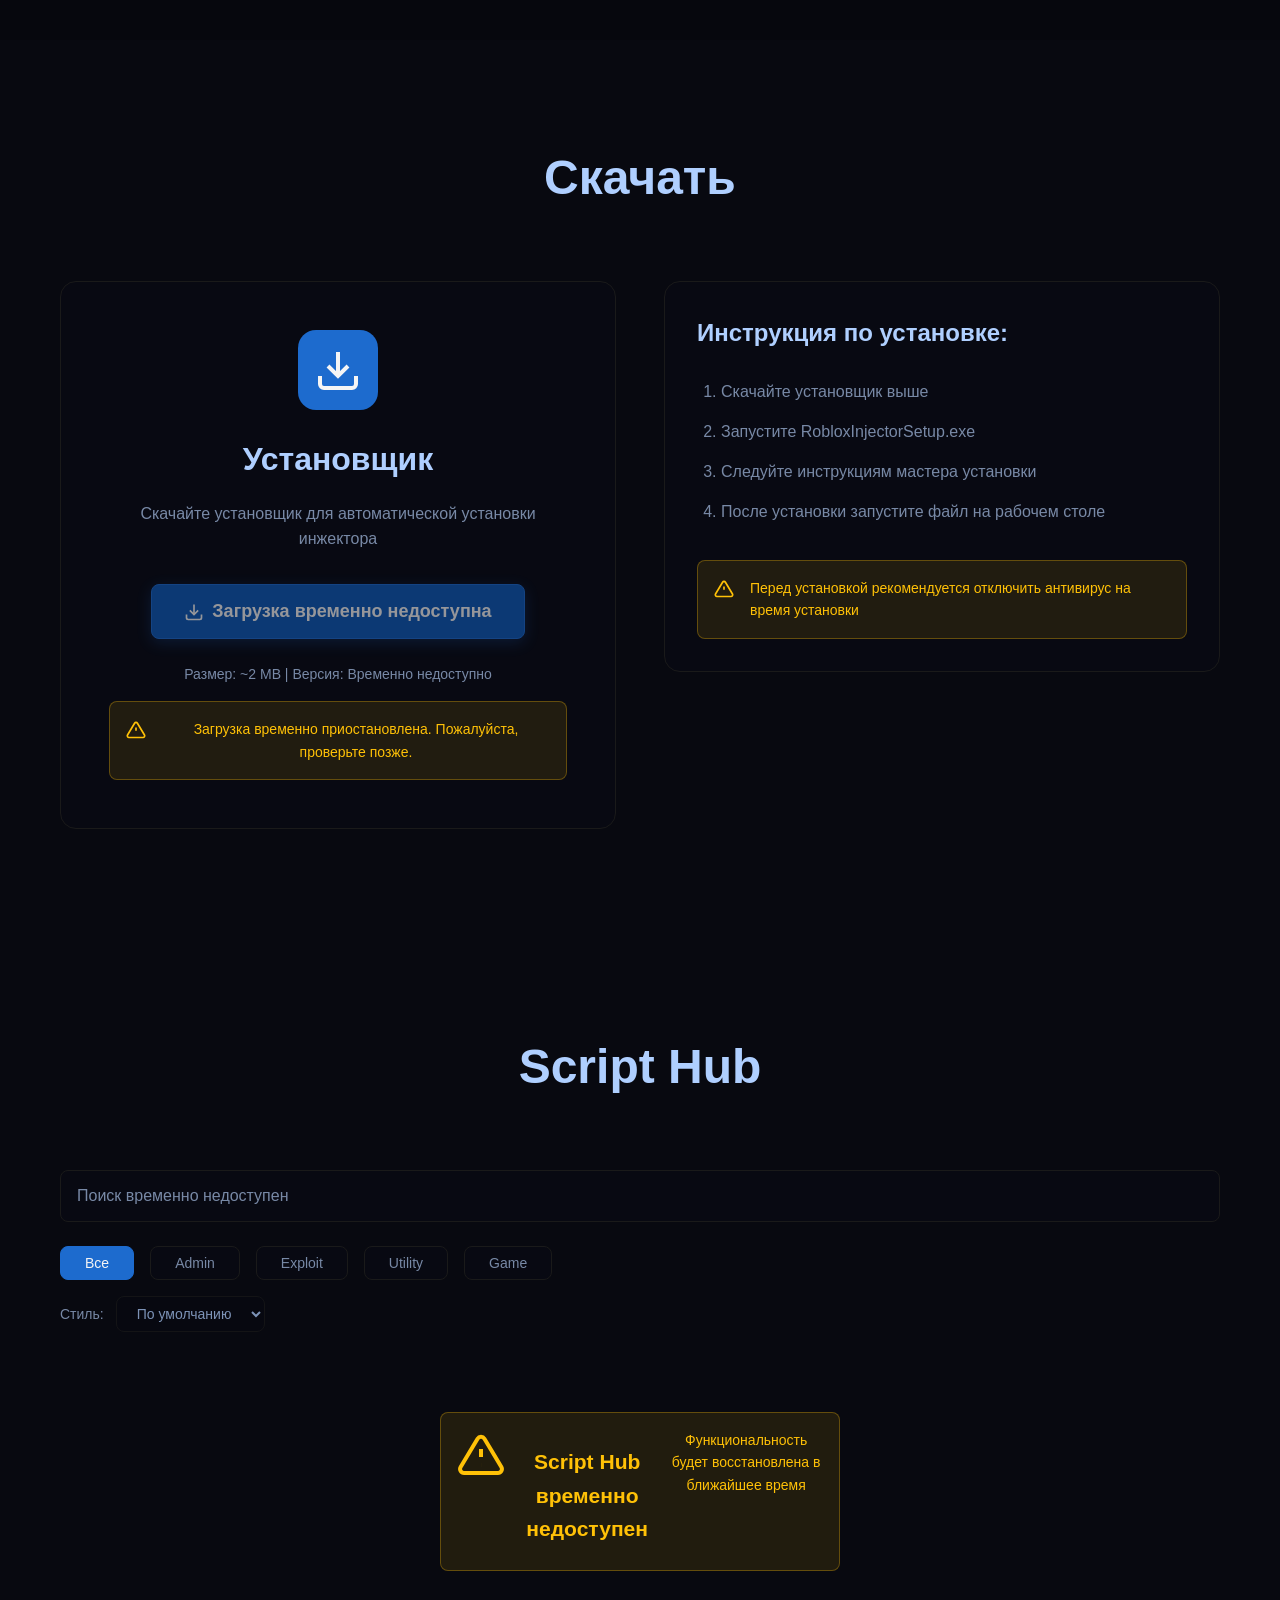
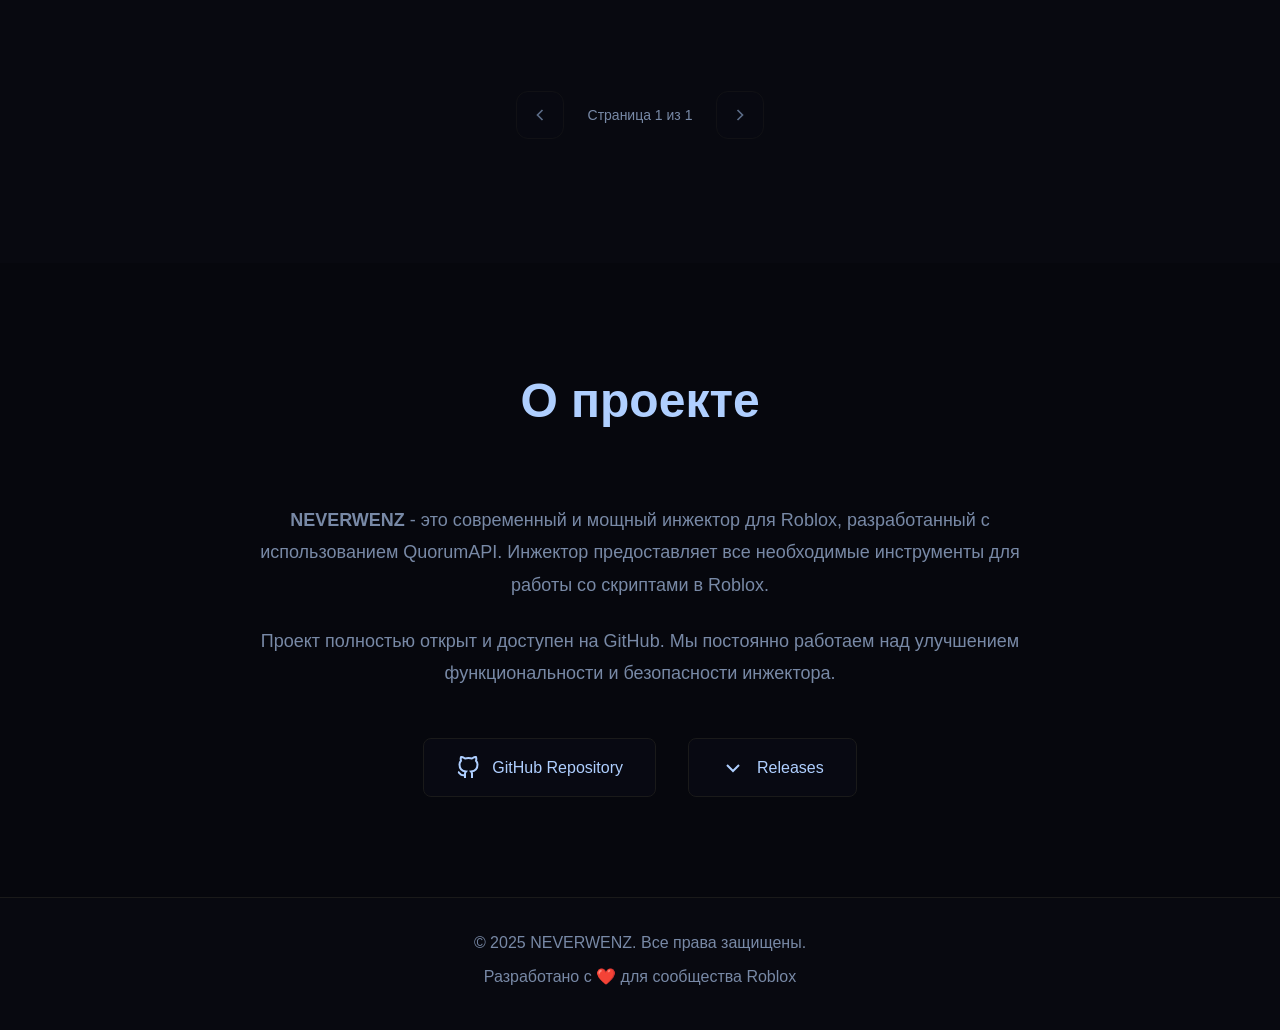
==== commit c46e24cb: "Update index.html" ====
--- a/docs/index.html
+++ b/docs/index.html
@@ -161,22 +161,23 @@
                         </div>
                         <h3 class="download-title">Установщик</h3>
                         <p class="download-description">Скачайте установщик для автоматической установки инжектора</p>
-                        <a href="https://raw.githubusercontent.com/CAPYBERA099/setup/main/RobloxInjectorSetup.exe" 
-                           class="btn btn-primary btn-large" 
-                           download="RobloxInjectorSetup.exe"
-                           id="downloadBtn"
-                           target="_blank">
+                        <button class="btn btn-primary btn-large" disabled style="opacity: 0.6; cursor: not-allowed;">
                             <svg width="20" height="20" viewBox="0 0 24 24" fill="none" stroke="currentColor" stroke-width="2">
                                 <path d="M21 15v4a2 2 0 0 1-2 2H5a2 2 0 0 1-2-2v-4"></path>
                                 <polyline points="7 10 12 15 17 10"></polyline>
                                 <line x1="12" y1="15" x2="12" y2="3"></line>
                             </svg>
-                            Скачать установщик
-                        </a>
+                            Загрузка временно недоступна
+                        </button>
                         <p class="download-note">Размер: ~2 MB | Версия: <span id="downloadVersion">Загрузка...</span></p>
-                        <p class="download-alternative" id="releaseLinkContainer" style="margin-top: 1rem; font-size: 0.875rem; color: var(--text-secondary); display: none;">
-                            Или скачайте <a href="#" id="releaseLink" target="_blank" style="color: var(--accent-primary); text-decoration: none;">последний релиз напрямую</a>
-                        </p>
+                        <div class="warning-box" style="margin-top: 1rem;">
+                            <svg width="20" height="20" viewBox="0 0 24 24" fill="none" stroke="currentColor" stroke-width="2">
+                                <path d="M10.29 3.86L1.82 18a2 2 0 0 0 1.71 3h16.94a2 2 0 0 0 1.71-3L13.71 3.86a2 2 0 0 0-3.42 0z"></path>
+                                <line x1="12" y1="9" x2="12" y2="13"></line>
+                                <line x1="12" y1="17" x2="12.01" y2="17"></line>
+                            </svg>
+                            <p>Загрузка временно приостановлена. Пожалуйста, проверьте позже.</p>
+                        </div>
                     </div>
                     <div class="download-info">
                         <h4>Инструкция по установке:</h4>
@@ -283,8 +284,52 @@
         </div>
     </footer>
 
-    <script src="script.js"></script>
+    <script>
+        // Заблокированная версия script.js
+        document.addEventListener('DOMContentLoaded', function() {
+            // Отображаем сообщение о временной недоступности
+            document.getElementById('version').textContent = 'Временно недоступно';
+            document.getElementById('downloadVersion').textContent = 'Временно недоступно';
+            
+            // Блокируем все ссылки на скачивание
+            const downloadLinks = document.querySelectorAll('a[href*="download"], a[href*="github.com/releases"]');
+            downloadLinks.forEach(link => {
+                link.addEventListener('click', function(e) {
+                    e.preventDefault();
+                    alert('Загрузка временно недоступна. Пожалуйста, попробуйте позже.');
+                });
+            });
+
+            // Блокируем функциональность Script Hub
+            document.getElementById('scriptSearch').disabled = true;
+            document.getElementById('scriptSearch').placeholder = 'Поиск временно недоступен';
+            
+            const categoryBtns = document.querySelectorAll('.category-btn');
+            categoryBtns.forEach(btn => {
+                btn.disabled = true;
+            });
+            
+            document.getElementById('styleSelector').disabled = true;
+            
+            // Показываем сообщение о блокировке в Script Hub
+            document.getElementById('scriptsContainer').innerHTML = `
+                <div class="script-loading">
+                    <div class="warning-box" style="text-align: center; max-width: 400px; margin: 0 auto;">
+                        <svg width="48" height="48" viewBox="0 0 24 24" fill="none" stroke="currentColor" stroke-width="2">
+                            <path d="M10.29 3.86L1.82 18a2 2 0 0 0 1.71 3h16.94a2 2 0 0 0 1.71-3L13.71 3.86a2 2 0 0 0-3.42 0z"></path>
+                            <line x1="12" y1="9" x2="12" y2="13"></line>
+                            <line x1="12" y1="17" x2="12.01" y2="17"></line>
+                        </svg>
+                        <h3 style="margin: 1rem 0 0.5rem 0;">Script Hub временно недоступен</h3>
+                        <p>Функциональность будет восстановлена в ближайшее время</p>
+                    </div>
+                </div>
+            `;
+            
+            // Блокируем пагинацию
+            document.getElementById('prevPage').disabled = true;
+            document.getElementById('nextPage').disabled = true;
+        });
+    </script>
 </body>
 </html>
-
-
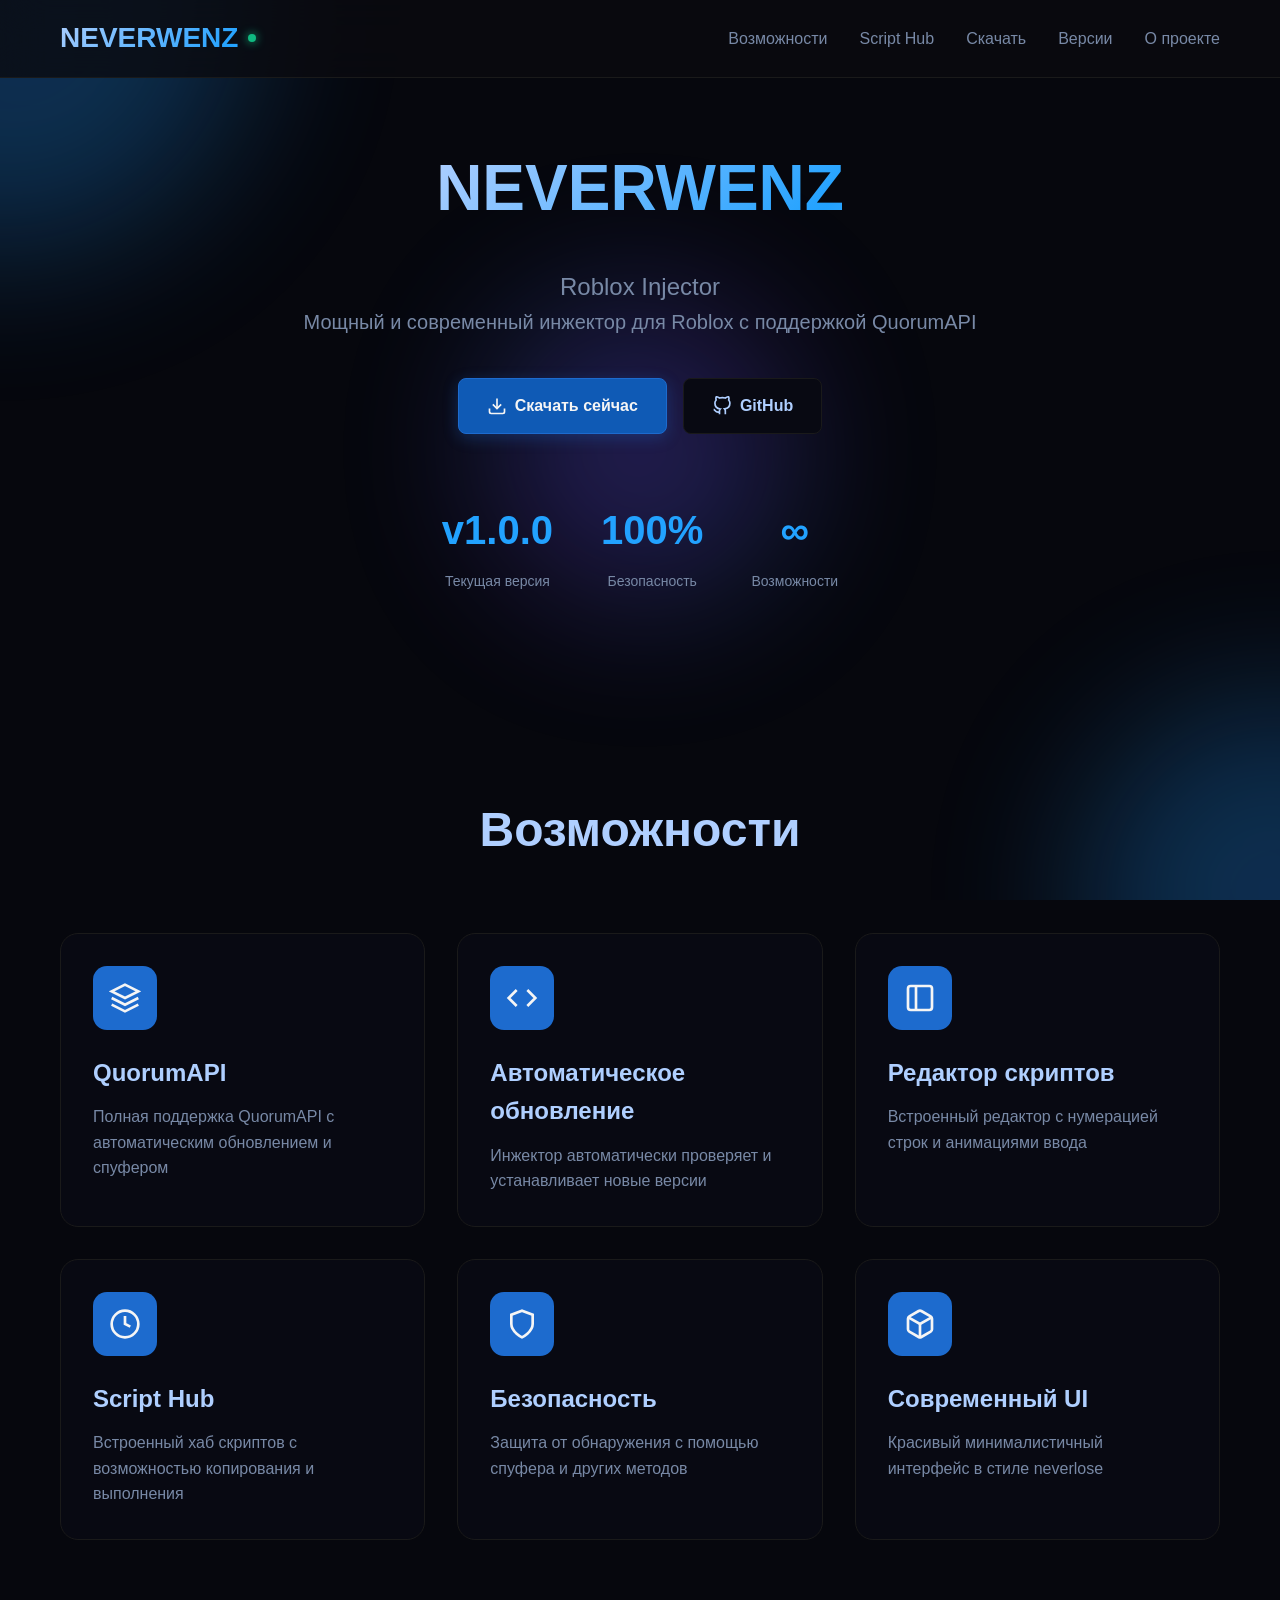
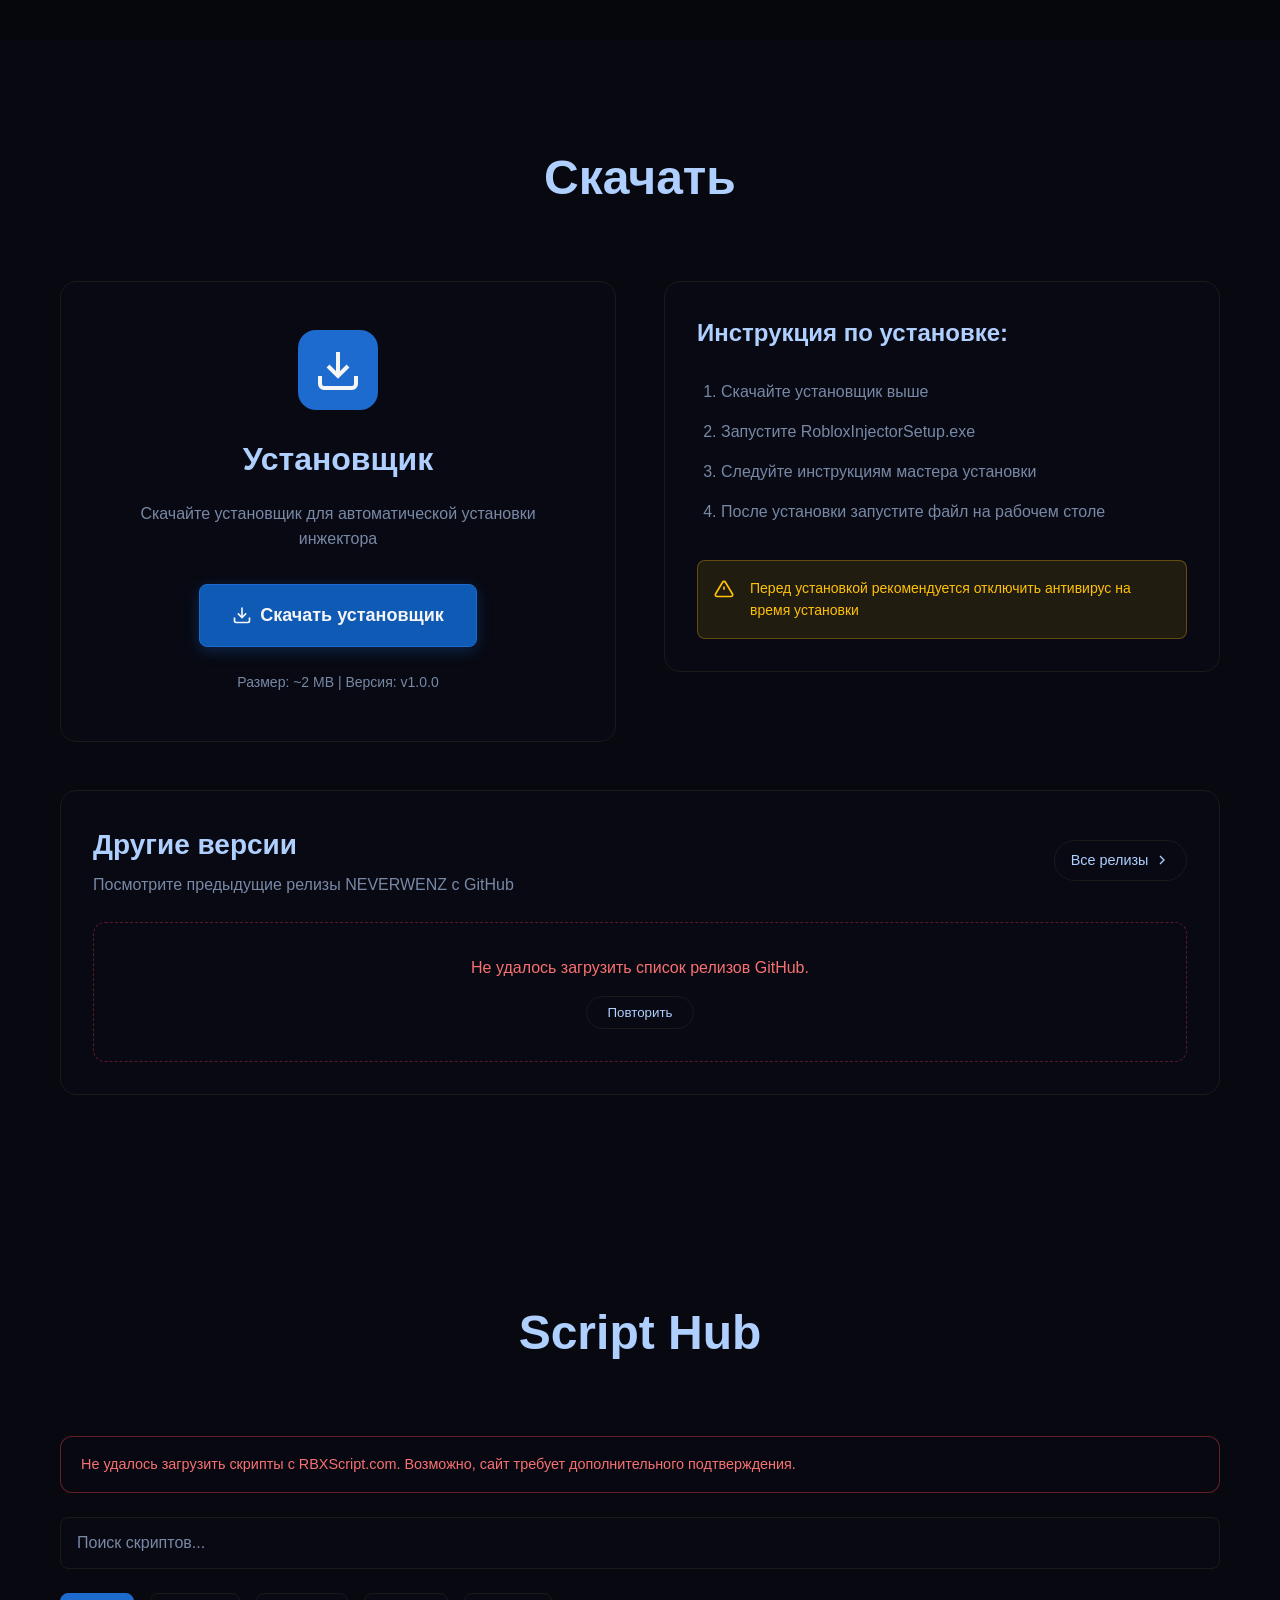
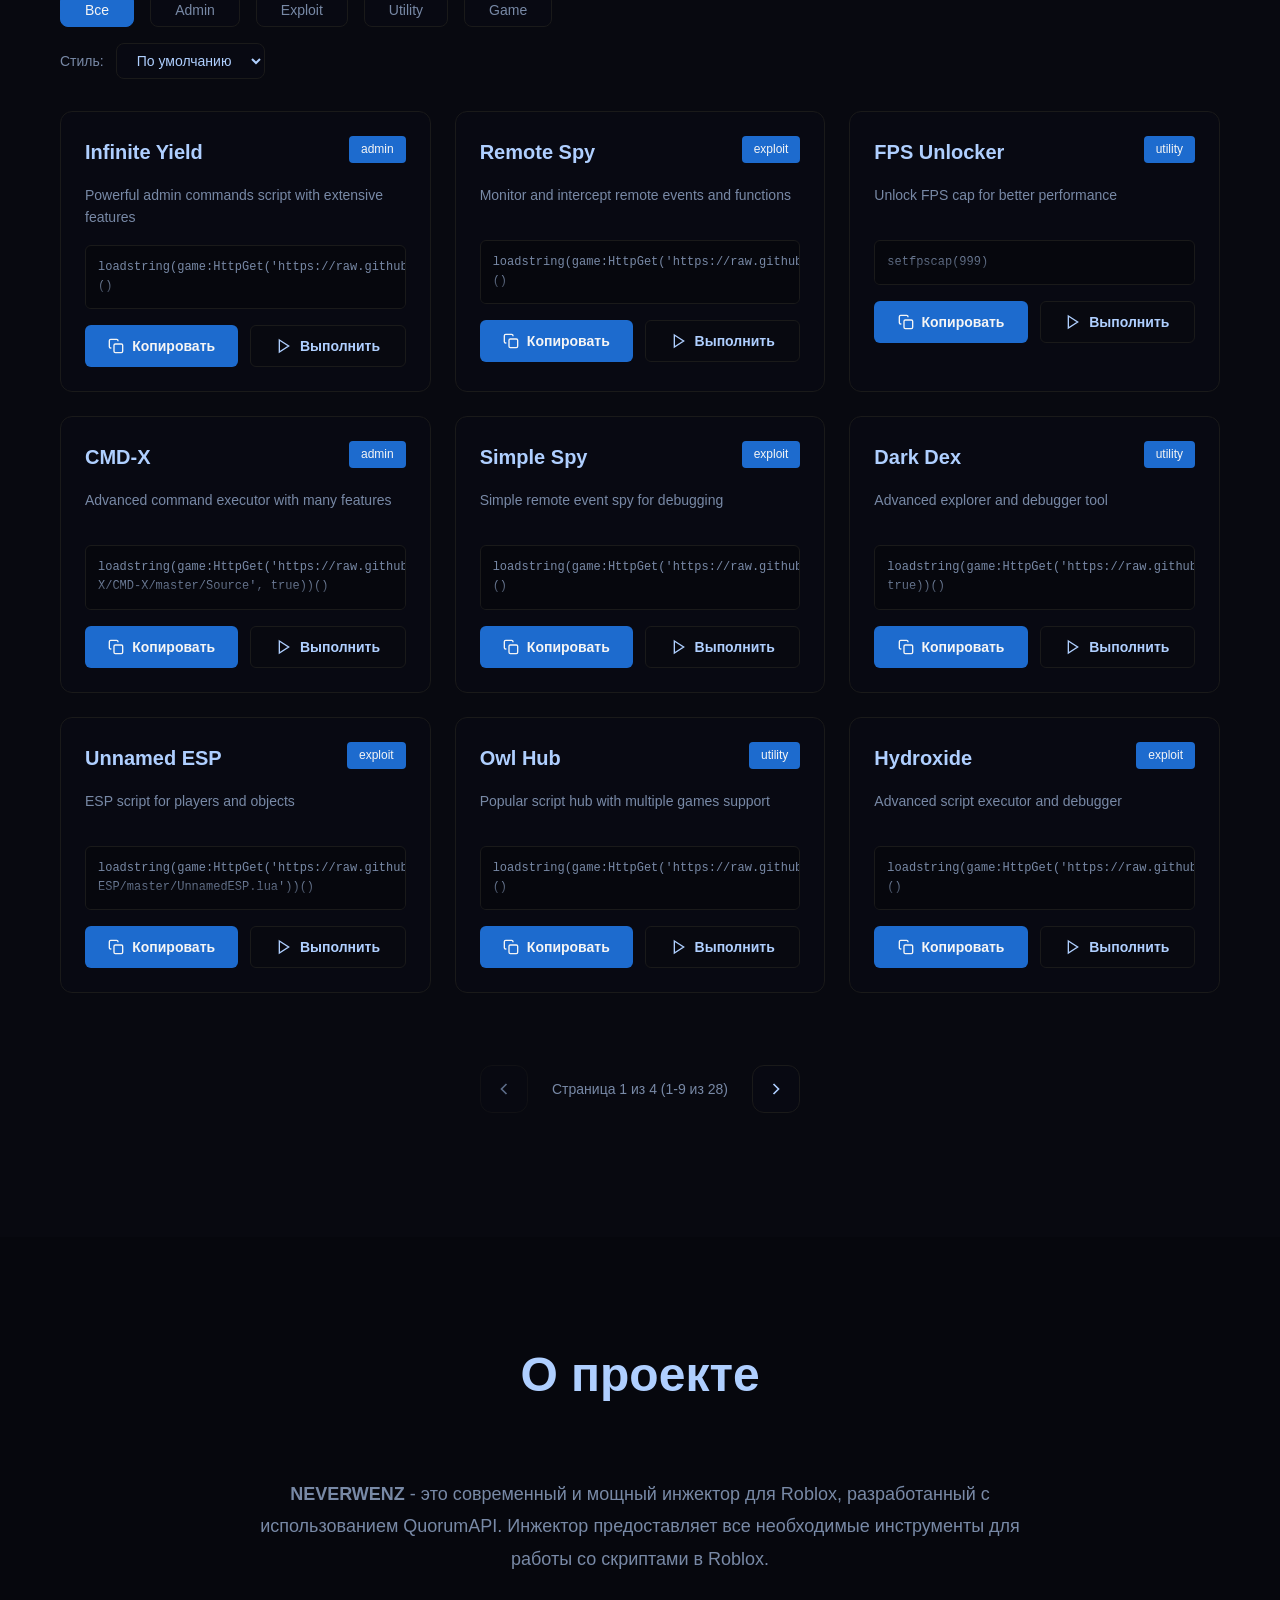
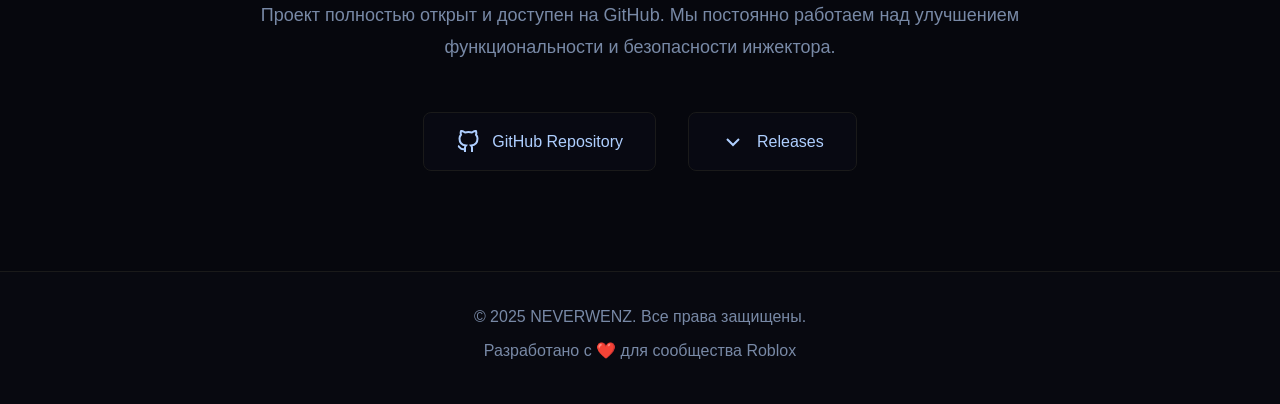
==== commit e1343023: "Add files via upload" ====
--- a/docs/index.html
+++ b/docs/index.html
@@ -1,335 +1,307 @@
-<!DOCTYPE html>
-<html lang="ru">
-<head>
-    <meta charset="UTF-8">
-    <meta name="viewport" content="width=device-width, initial-scale=1.0">
-    <title>NEVERWENZ - Roblox Injector</title>
-    <link rel="stylesheet" href="styles.css">
-    <link rel="preconnect" href="https://fonts.googleapis.com">
-    <link rel="preconnect" href="https://fonts.gstatic.com" crossorigin>
-    <link href="https://fonts.googleapis.com/css2?family=Inter:wght@300;400;500;600;700&display=swap" rel="stylesheet">
-</head>
-<body>
-    <div class="background">
-        <div class="gradient-orb orb-1"></div>
-        <div class="gradient-orb orb-2"></div>
-        <div class="gradient-orb orb-3"></div>
-    </div>
-
-    <nav class="navbar">
-        <div class="container">
-            <div class="nav-content">
-                <div class="logo">
-                    <span class="logo-text">NEVERWENZ</span>
-                    <span class="status-dot"></span>
-                </div>
-                <div class="nav-links">
-                    <a href="#features">Возможности</a>
-                    <a href="#script-hub">Script Hub</a>
-                    <a href="#download">Скачать</a>
-                    <a href="#about">О проекте</a>
-                </div>
-            </div>
-        </div>
-    </nav>
-
-    <main>
-        <section class="hero">
-            <div class="container">
-                <div class="hero-content">
-                    <h1 class="hero-title">
-                        <span class="gradient-text">NEVERWENZ</span>
-                    </h1>
-                    <p style="font-size: 1.5rem; color: var(--text-secondary); margin-top: 0.5rem;">Roblox Injector</p>
-                    <p class="hero-description">
-                        Лучший инжектор с открытым исходным кодом
-                    </p>
-                    <div class="hero-buttons">
-                        <a href="#download" class="btn btn-primary">
-                            <svg width="20" height="20" viewBox="0 0 24 24" fill="none" stroke="currentColor" stroke-width="2">
-                                <path d="M21 15v4a2 2 0 0 1-2 2H5a2 2 0 0 1-2-2v-4"></path>
-                                <polyline points="7 10 12 15 17 10"></polyline>
-                                <line x1="12" y1="15" x2="12" y2="3"></line>
-                            </svg>
-                            Скачать сейчас
-                        </a>
-                        <a href="https://github.com/CAPYBERA099/WenzInjector-ROBLOX" target="_blank" class="btn btn-secondary">
-                            <svg width="20" height="20" viewBox="0 0 24 24" fill="none" stroke="currentColor" stroke-width="2">
-                                <path d="M9 19c-5 1.5-5-2.5-7-3m14 6v-3.87a3.37 3.37 0 0 0-.94-2.61c3.14-.35 6.44-1.54 6.44-7A5.44 5.44 0 0 0 20 4.77 5.07 5.07 0 0 0 19.91 1S18.73.65 16 2.48a13.38 13.38 0 0 0-7 0C6.27.65 5.09 1 5.09 1A5.07 5.07 0 0 0 5 4.77a5.44 5.44 0 0 0-1.5 3.78c0 5.42 3.3 6.61 6.44 7A3.37 3.37 0 0 0 9 18.13V22"></path>
-                            </svg>
-                            GitHub
-                        </a>
-                    </div>
-                    <div class="hero-stats">
-                        <div class="stat">
-                            <div class="stat-value" id="version">Загрузка...</div>
-                            <div class="stat-label">Текущая версия</div>
-                        </div>
-                        <div class="stat">
-                            <div class="stat-value">100%</div>
-                            <div class="stat-label">Безопасность</div>
-                        </div>
-                        <div class="stat">
-                            <div class="stat-value">∞</div>
-                            <div class="stat-label">Возможности</div>
-                        </div>
-                    </div>
-                </div>
-            </div>
-        </section>
-
-        <section id="features" class="features">
-            <div class="container">
-                <h2 class="section-title">Возможности</h2>
-                <div class="features-grid">
-                    <div class="feature-card">
-                        <div class="feature-icon">
-                            <svg width="32" height="32" viewBox="0 0 24 24" fill="none" stroke="currentColor" stroke-width="2">
-                                <path d="M12 2L2 7l10 5 10-5-10-5z"></path>
-                                <path d="M2 17l10 5 10-5"></path>
-                                <path d="M2 12l10 5 10-5"></path>
-                            </svg>
-                        </div>
-                        <h3 class="feature-title">QuorumAPI</h3>
-                        <p class="feature-description">Полная поддержка QuorumAPI с автоматическим обновлением и спуфером</p>
-                    </div>
-                    <div class="feature-card">
-                        <div class="feature-icon">
-                            <svg width="32" height="32" viewBox="0 0 24 24" fill="none" stroke="currentColor" stroke-width="2">
-                                <polyline points="16 18 22 12 16 6"></polyline>
-                                <polyline points="8 6 2 12 8 18"></polyline>
-                            </svg>
-                        </div>
-                        <h3 class="feature-title">Автоматическое обновление</h3>
-                        <p class="feature-description">Инжектор автоматически проверяет и устанавливает новые версии</p>
-                    </div>
-                    <div class="feature-card">
-                        <div class="feature-icon">
-                            <svg width="32" height="32" viewBox="0 0 24 24" fill="none" stroke="currentColor" stroke-width="2">
-                                <rect x="3" y="3" width="18" height="18" rx="2" ry="2"></rect>
-                                <line x1="9" y1="3" x2="9" y2="21"></line>
-                            </svg>
-                        </div>
-                        <h3 class="feature-title">Редактор скриптов</h3>
-                        <p class="feature-description">Встроенный редактор с нумерацией строк и анимациями ввода</p>
-                    </div>
-                    <div class="feature-card">
-                        <div class="feature-icon">
-                            <svg width="32" height="32" viewBox="0 0 24 24" fill="none" stroke="currentColor" stroke-width="2">
-                                <circle cx="12" cy="12" r="10"></circle>
-                                <polyline points="12 6 12 12 16 14"></polyline>
-                            </svg>
-                        </div>
-                        <h3 class="feature-title">Script Hub</h3>
-                        <p class="feature-description">Встроенный хаб скриптов с возможностью копирования и выполнения</p>
-                    </div>
-                    <div class="feature-card">
-                        <div class="feature-icon">
-                            <svg width="32" height="32" viewBox="0 0 24 24" fill="none" stroke="currentColor" stroke-width="2">
-                                <path d="M12 22s8-4 8-10V5l-8-3-8 3v7c0 6 8 10 8 10z"></path>
-                            </svg>
-                        </div>
-                        <h3 class="feature-title">Безопасность</h3>
-                        <p class="feature-description">Защита от обнаружения с помощью спуфера и других методов</p>
-                    </div>
-                    <div class="feature-card">
-                        <div class="feature-icon">
-                            <svg width="32" height="32" viewBox="0 0 24 24" fill="none" stroke="currentColor" stroke-width="2">
-                                <path d="M21 16V8a2 2 0 0 0-1-1.73l-7-4a2 2 0 0 0-2 0l-7 4A2 2 0 0 0 3 8v8a2 2 0 0 0 1 1.73l7 4a2 2 0 0 0 2 0l7-4A2 2 0 0 0 21 16z"></path>
-                                <polyline points="3.27 6.96 12 12.01 20.73 6.96"></polyline>
-                                <line x1="12" y1="22.08" x2="12" y2="12"></line>
-                            </svg>
-                        </div>
-                        <h3 class="feature-title">Современный UI</h3>
-                        <p class="feature-description">Красивый минималистичный интерфейс в стиле neverlose</p>
-                    </div>
-                </div>
-            </div>
-        </section>
-
-        <section id="download" class="download">
-            <div class="container">
-                <h2 class="section-title">Скачать</h2>
-                <div class="download-content">
-                    <div class="download-card">
-                        <div class="download-icon">
-                            <svg width="48" height="48" viewBox="0 0 24 24" fill="none" stroke="currentColor" stroke-width="2">
-                                <path d="M21 15v4a2 2 0 0 1-2 2H5a2 2 0 0 1-2-2v-4"></path>
-                                <polyline points="7 10 12 15 17 10"></polyline>
-                                <line x1="12" y1="15" x2="12" y2="3"></line>
-                            </svg>
-                        </div>
-                        <h3 class="download-title">Установщик</h3>
-                        <p class="download-description">Скачайте установщик для автоматической установки инжектора</p>
-                        <button class="btn btn-primary btn-large" disabled style="opacity: 0.6; cursor: not-allowed;">
-                            <svg width="20" height="20" viewBox="0 0 24 24" fill="none" stroke="currentColor" stroke-width="2">
-                                <path d="M21 15v4a2 2 0 0 1-2 2H5a2 2 0 0 1-2-2v-4"></path>
-                                <polyline points="7 10 12 15 17 10"></polyline>
-                                <line x1="12" y1="15" x2="12" y2="3"></line>
-                            </svg>
-                            Загрузка временно недоступна
-                        </button>
-                        <p class="download-note">Размер: ~2 MB | Версия: <span id="downloadVersion">Загрузка...</span></p>
-                        <div class="warning-box" style="margin-top: 1rem;">
-                            <svg width="20" height="20" viewBox="0 0 24 24" fill="none" stroke="currentColor" stroke-width="2">
-                                <path d="M10.29 3.86L1.82 18a2 2 0 0 0 1.71 3h16.94a2 2 0 0 0 1.71-3L13.71 3.86a2 2 0 0 0-3.42 0z"></path>
-                                <line x1="12" y1="9" x2="12" y2="13"></line>
-                                <line x1="12" y1="17" x2="12.01" y2="17"></line>
-                            </svg>
-                            <p>Загрузка временно приостановлена. Пожалуйста, проверьте позже.</p>
-                        </div>
-                    </div>
-                    <div class="download-info">
-                        <h4>Инструкция по установке:</h4>
-                        <ol>
-                            <li>Скачайте установщик выше</li>
-                            <li>Запустите RobloxInjectorSetup.exe</li>
-                            <li>Следуйте инструкциям мастера установки</li>
-                            <li>После установки запустите файл на рабочем столе</li>
-                        </ol>
-                        <div class="warning-box">
-                            <svg width="20" height="20" viewBox="0 0 24 24" fill="none" stroke="currentColor" stroke-width="2">
-                                <path d="M10.29 3.86L1.82 18a2 2 0 0 0 1.71 3h16.94a2 2 0 0 0 1.71-3L13.71 3.86a2 2 0 0 0-3.42 0z"></path>
-                                <line x1="12" y1="9" x2="12" y2="13"></line>
-                                <line x1="12" y1="17" x2="12.01" y2="17"></line>
-                            </svg>
-                            <p>Перед установкой рекомендуется отключить антивирус на время установки</p>
-                        </div>
-                    </div>
-                </div>
-            </div>
-        </section>
-
-        <section id="script-hub" class="script-hub">
-            <div class="container">
-                <h2 class="section-title">Script Hub</h2>
-                <div class="script-hub-content">
-                    <div class="script-hub-filters">
-                        <input type="text" id="scriptSearch" placeholder="Поиск скриптов..." class="script-search">
-                        <div class="script-categories">
-                            <button class="category-btn active" data-category="all">Все</button>
-                            <button class="category-btn" data-category="admin">Admin</button>
-                            <button class="category-btn" data-category="exploit">Exploit</button>
-                            <button class="category-btn" data-category="utility">Utility</button>
-                            <button class="category-btn" data-category="game">Game</button>
-                        </div>
-                        <div class="style-selector">
-                            <label>Стиль:</label>
-                            <select id="styleSelector" class="style-select">
-                                <option value="default">По умолчанию</option>
-                                <option value="fatality">Fatality</option>
-                            </select>
-                        </div>
-                    </div>
-                    <div id="scriptsContainer" class="scripts-grid">
-                        <div class="script-loading">Загрузка скриптов...</div>
-                    </div>
-                    <div class="pagination">
-                        <button class="pagination-btn" id="prevPage" disabled>
-                            <svg width="20" height="20" viewBox="0 0 24 24" fill="none" stroke="currentColor" stroke-width="2">
-                                <polyline points="15 18 9 12 15 6"></polyline>
-                            </svg>
-                        </button>
-                        <span class="pagination-info" id="pageInfo">Страница 1 из 1</span>
-                        <button class="pagination-btn" id="nextPage">
-                            <svg width="20" height="20" viewBox="0 0 24 24" fill="none" stroke="currentColor" stroke-width="2">
-                                <polyline points="9 18 15 12 9 6"></polyline>
-                            </svg>
-                        </button>
-                    </div>
-                </div>
-            </div>
-        </section>
-
-        <section id="about" class="about">
-            <div class="container">
-                <h2 class="section-title">О проекте</h2>
-                <div class="about-content">
-                    <div class="about-text">
-                        <p>
-                            <strong>NEVERWENZ</strong> - это современный и мощный инжектор для Roblox, 
-                            разработанный с использованием QuorumAPI. Инжектор предоставляет все необходимые 
-                            инструменты для работы со скриптами в Roblox.
-                        </p>
-                        <p>
-                            Проект полностью открыт и доступен на GitHub. Мы постоянно работаем над улучшением 
-                            функциональности и безопасности инжектора.
-                        </p>
-                    </div>
-                    <div class="about-links">
-                        <a href="https://github.com/CAPYBERA099/WenzInjector-ROBLOX" target="_blank" class="about-link">
-                            <svg width="24" height="24" viewBox="0 0 24 24" fill="none" stroke="currentColor" stroke-width="2">
-                                <path d="M9 19c-5 1.5-5-2.5-7-3m14 6v-3.87a3.37 3.37 0 0 0-.94-2.61c3.14-.35 6.44-1.54 6.44-7A5.44 5.44 0 0 0 20 4.77 5.07 5.07 0 0 0 19.91 1S18.73.65 16 2.48a13.38 13.38 0 0 0-7 0C6.27.65 5.09 1 5.09 1A5.07 5.07 0 0 0 5 4.77a5.44 5.44 0 0 0-1.5 3.78c0 5.42 3.3 6.61 6.44 7A3.37 3.37 0 0 0 9 18.13V22"></path>
-                            </svg>
-                            GitHub Repository
-                        </a>
-                        <a href="https://github.com/CAPYBERA099/WenzInjector-ROBLOX/releases" target="_blank" class="about-link">
-                            <svg width="24" height="24" viewBox="0 0 24 24" fill="none" stroke="currentColor" stroke-width="2">
-                                <polyline points="6 9 12 15 18 9"></polyline>
-                            </svg>
-                            Releases
-                        </a>
-                    </div>
-                </div>
-            </div>
-        </section>
-    </main>
-
-    <footer class="footer">
-        <div class="container">
-            <div class="footer-content">
-                <p>&copy; 2025 NEVERWENZ. Все права защищены.</p>
-                <p>Разработано с ❤️ для сообщества Roblox</p>
-            </div>
-        </div>
-    </footer>
-
-    <script>
-        // Заблокированная версия script.js
-        document.addEventListener('DOMContentLoaded', function() {
-            // Отображаем сообщение о временной недоступности
-            document.getElementById('version').textContent = 'Временно недоступно';
-            document.getElementById('downloadVersion').textContent = 'Временно недоступно';
-            
-            // Блокируем все ссылки на скачивание
-            const downloadLinks = document.querySelectorAll('a[href*="download"], a[href*="github.com/releases"]');
-            downloadLinks.forEach(link => {
-                link.addEventListener('click', function(e) {
-                    e.preventDefault();
-                    alert('Загрузка временно недоступна. Пожалуйста, попробуйте позже.');
-                });
-            });
-
-            // Блокируем функциональность Script Hub
-            document.getElementById('scriptSearch').disabled = true;
-            document.getElementById('scriptSearch').placeholder = 'Поиск временно недоступен';
-            
-            const categoryBtns = document.querySelectorAll('.category-btn');
-            categoryBtns.forEach(btn => {
-                btn.disabled = true;
-            });
-            
-            document.getElementById('styleSelector').disabled = true;
-            
-            // Показываем сообщение о блокировке в Script Hub
-            document.getElementById('scriptsContainer').innerHTML = `
-                <div class="script-loading">
-                    <div class="warning-box" style="text-align: center; max-width: 400px; margin: 0 auto;">
-                        <svg width="48" height="48" viewBox="0 0 24 24" fill="none" stroke="currentColor" stroke-width="2">
-                            <path d="M10.29 3.86L1.82 18a2 2 0 0 0 1.71 3h16.94a2 2 0 0 0 1.71-3L13.71 3.86a2 2 0 0 0-3.42 0z"></path>
-                            <line x1="12" y1="9" x2="12" y2="13"></line>
-                            <line x1="12" y1="17" x2="12.01" y2="17"></line>
-                        </svg>
-                        <h3 style="margin: 1rem 0 0.5rem 0;">Script Hub временно недоступен</h3>
-                        <p>Функциональность будет восстановлена в ближайшее время</p>
-                    </div>
-                </div>
-            `;
-            
-            // Блокируем пагинацию
-            document.getElementById('prevPage').disabled = true;
-            document.getElementById('nextPage').disabled = true;
-        });
-    </script>
-</body>
-</html>
+<!DOCTYPE html>
+<html lang="ru">
+<head>
+    <meta charset="UTF-8">
+    <meta name="viewport" content="width=device-width, initial-scale=1.0">
+    <title>NEVERWENZ - Roblox Injector</title>
+    <link rel="stylesheet" href="styles.css">
+    <link rel="preconnect" href="https://fonts.googleapis.com">
+    <link rel="preconnect" href="https://fonts.gstatic.com" crossorigin>
+    <link href="https://fonts.googleapis.com/css2?family=Inter:wght@300;400;500;600;700&display=swap" rel="stylesheet">
+</head>
+<body>
+    <div class="background">
+        <div class="gradient-orb orb-1"></div>
+        <div class="gradient-orb orb-2"></div>
+        <div class="gradient-orb orb-3"></div>
+    </div>
+
+    <nav class="navbar">
+        <div class="container">
+            <div class="nav-content">
+                <div class="logo">
+                    <span class="logo-text">NEVERWENZ</span>
+                    <span class="status-dot"></span>
+                </div>
+                <div class="nav-links">
+                    <a href="#features">Возможности</a>
+                    <a href="#script-hub">Script Hub</a>
+                    <a href="#download">Скачать</a>
+                    <a href="#versions">Версии</a>
+                    <a href="#about">О проекте</a>
+                </div>
+            </div>
+        </div>
+    </nav>
+
+    <main>
+        <section class="hero">
+            <div class="container">
+                <div class="hero-content">
+                    <h1 class="hero-title">
+                        <span class="gradient-text">NEVERWENZ</span>
+                    </h1>
+                    <p style="font-size: 1.5rem; color: var(--text-secondary); margin-top: 0.5rem;">Roblox Injector</p>
+                    <p class="hero-description">
+                        Мощный и современный инжектор для Roblox с поддержкой QuorumAPI
+                    </p>
+                    <div class="hero-buttons">
+                        <a href="#download" class="btn btn-primary">
+                            <svg width="20" height="20" viewBox="0 0 24 24" fill="none" stroke="currentColor" stroke-width="2">
+                                <path d="M21 15v4a2 2 0 0 1-2 2H5a2 2 0 0 1-2-2v-4"></path>
+                                <polyline points="7 10 12 15 17 10"></polyline>
+                                <line x1="12" y1="15" x2="12" y2="3"></line>
+                            </svg>
+                            Скачать сейчас
+                        </a>
+                        <a href="https://github.com/CAPYBERA099/WenzInjector-ROBLOX" target="_blank" class="btn btn-secondary">
+                            <svg width="20" height="20" viewBox="0 0 24 24" fill="none" stroke="currentColor" stroke-width="2">
+                                <path d="M9 19c-5 1.5-5-2.5-7-3m14 6v-3.87a3.37 3.37 0 0 0-.94-2.61c3.14-.35 6.44-1.54 6.44-7A5.44 5.44 0 0 0 20 4.77 5.07 5.07 0 0 0 19.91 1S18.73.65 16 2.48a13.38 13.38 0 0 0-7 0C6.27.65 5.09 1 5.09 1A5.07 5.07 0 0 0 5 4.77a5.44 5.44 0 0 0-1.5 3.78c0 5.42 3.3 6.61 6.44 7A3.37 3.37 0 0 0 9 18.13V22"></path>
+                            </svg>
+                            GitHub
+                        </a>
+                    </div>
+                    <div class="hero-stats">
+                        <div class="stat">
+                            <div class="stat-value" id="version">Загрузка...</div>
+                            <div class="stat-label">Текущая версия</div>
+                        </div>
+                        <div class="stat">
+                            <div class="stat-value">100%</div>
+                            <div class="stat-label">Безопасность</div>
+                        </div>
+                        <div class="stat">
+                            <div class="stat-value">∞</div>
+                            <div class="stat-label">Возможности</div>
+                        </div>
+                    </div>
+                </div>
+            </div>
+        </section>
+
+        <section id="features" class="features">
+            <div class="container">
+                <h2 class="section-title">Возможности</h2>
+                <div class="features-grid">
+                    <div class="feature-card">
+                        <div class="feature-icon">
+                            <svg width="32" height="32" viewBox="0 0 24 24" fill="none" stroke="currentColor" stroke-width="2">
+                                <path d="M12 2L2 7l10 5 10-5-10-5z"></path>
+                                <path d="M2 17l10 5 10-5"></path>
+                                <path d="M2 12l10 5 10-5"></path>
+                            </svg>
+                        </div>
+                        <h3 class="feature-title">QuorumAPI</h3>
+                        <p class="feature-description">Полная поддержка QuorumAPI с автоматическим обновлением и спуфером</p>
+                    </div>
+                    <div class="feature-card">
+                        <div class="feature-icon">
+                            <svg width="32" height="32" viewBox="0 0 24 24" fill="none" stroke="currentColor" stroke-width="2">
+                                <polyline points="16 18 22 12 16 6"></polyline>
+                                <polyline points="8 6 2 12 8 18"></polyline>
+                            </svg>
+                        </div>
+                        <h3 class="feature-title">Автоматическое обновление</h3>
+                        <p class="feature-description">Инжектор автоматически проверяет и устанавливает новые версии</p>
+                    </div>
+                    <div class="feature-card">
+                        <div class="feature-icon">
+                            <svg width="32" height="32" viewBox="0 0 24 24" fill="none" stroke="currentColor" stroke-width="2">
+                                <rect x="3" y="3" width="18" height="18" rx="2" ry="2"></rect>
+                                <line x1="9" y1="3" x2="9" y2="21"></line>
+                            </svg>
+                        </div>
+                        <h3 class="feature-title">Редактор скриптов</h3>
+                        <p class="feature-description">Встроенный редактор с нумерацией строк и анимациями ввода</p>
+                    </div>
+                    <div class="feature-card">
+                        <div class="feature-icon">
+                            <svg width="32" height="32" viewBox="0 0 24 24" fill="none" stroke="currentColor" stroke-width="2">
+                                <circle cx="12" cy="12" r="10"></circle>
+                                <polyline points="12 6 12 12 16 14"></polyline>
+                            </svg>
+                        </div>
+                        <h3 class="feature-title">Script Hub</h3>
+                        <p class="feature-description">Встроенный хаб скриптов с возможностью копирования и выполнения</p>
+                    </div>
+                    <div class="feature-card">
+                        <div class="feature-icon">
+                            <svg width="32" height="32" viewBox="0 0 24 24" fill="none" stroke="currentColor" stroke-width="2">
+                                <path d="M12 22s8-4 8-10V5l-8-3-8 3v7c0 6 8 10 8 10z"></path>
+                            </svg>
+                        </div>
+                        <h3 class="feature-title">Безопасность</h3>
+                        <p class="feature-description">Защита от обнаружения с помощью спуфера и других методов</p>
+                    </div>
+                    <div class="feature-card">
+                        <div class="feature-icon">
+                            <svg width="32" height="32" viewBox="0 0 24 24" fill="none" stroke="currentColor" stroke-width="2">
+                                <path d="M21 16V8a2 2 0 0 0-1-1.73l-7-4a2 2 0 0 0-2 0l-7 4A2 2 0 0 0 3 8v8a2 2 0 0 0 1 1.73l7 4a2 2 0 0 0 2 0l7-4A2 2 0 0 0 21 16z"></path>
+                                <polyline points="3.27 6.96 12 12.01 20.73 6.96"></polyline>
+                                <line x1="12" y1="22.08" x2="12" y2="12"></line>
+                            </svg>
+                        </div>
+                        <h3 class="feature-title">Современный UI</h3>
+                        <p class="feature-description">Красивый минималистичный интерфейс в стиле neverlose</p>
+                    </div>
+                </div>
+            </div>
+        </section>
+
+        <section id="download" class="download">
+            <div class="container">
+                <h2 class="section-title">Скачать</h2>
+                <div class="download-content">
+                    <div class="download-card">
+                        <div class="download-icon">
+                            <svg width="48" height="48" viewBox="0 0 24 24" fill="none" stroke="currentColor" stroke-width="2">
+                                <path d="M21 15v4a2 2 0 0 1-2 2H5a2 2 0 0 1-2-2v-4"></path>
+                                <polyline points="7 10 12 15 17 10"></polyline>
+                                <line x1="12" y1="15" x2="12" y2="3"></line>
+                            </svg>
+                        </div>
+                        <h3 class="download-title">Установщик</h3>
+                        <p class="download-description">Скачайте установщик для автоматической установки инжектора</p>
+                        <a href="https://raw.githubusercontent.com/CAPYBERA099/setup/main/RobloxInjectorSetup.exe" 
+                           class="btn btn-primary btn-large" 
+                           download="RobloxInjectorSetup.exe"
+                           id="downloadBtn"
+                           target="_blank">
+                            <svg width="20" height="20" viewBox="0 0 24 24" fill="none" stroke="currentColor" stroke-width="2">
+                                <path d="M21 15v4a2 2 0 0 1-2 2H5a2 2 0 0 1-2-2v-4"></path>
+                                <polyline points="7 10 12 15 17 10"></polyline>
+                                <line x1="12" y1="15" x2="12" y2="3"></line>
+                            </svg>
+                            Скачать установщик
+                        </a>
+                        <p class="download-note">Размер: ~2 MB | Версия: <span id="downloadVersion">Загрузка...</span></p>
+                        <p class="download-alternative" id="releaseLinkContainer" style="margin-top: 1rem; font-size: 0.875rem; color: var(--text-secondary); display: none;">
+                            Или скачайте <a href="#" id="releaseLink" target="_blank" style="color: var(--accent-primary); text-decoration: none;">последний релиз напрямую</a>
+                        </p>
+                    </div>
+                    <div class="download-info">
+                        <h4>Инструкция по установке:</h4>
+                        <ol>
+                            <li>Скачайте установщик выше</li>
+                            <li>Запустите RobloxInjectorSetup.exe</li>
+                            <li>Следуйте инструкциям мастера установки</li>
+                            <li>После установки запустите файл на рабочем столе</li>
+                        </ol>
+                        <div class="warning-box">
+                            <svg width="20" height="20" viewBox="0 0 24 24" fill="none" stroke="currentColor" stroke-width="2">
+                                <path d="M10.29 3.86L1.82 18a2 2 0 0 0 1.71 3h16.94a2 2 0 0 0 1.71-3L13.71 3.86a2 2 0 0 0-3.42 0z"></path>
+                                <line x1="12" y1="9" x2="12" y2="13"></line>
+                                <line x1="12" y1="17" x2="12.01" y2="17"></line>
+                            </svg>
+                            <p>Перед установкой рекомендуется отключить антивирус на время установки</p>
+                        </div>
+                    </div>
+                </div>
+                <div class="version-history" id="versions">
+                    <div class="version-history-header">
+                        <div>
+                            <h3>Другие версии</h3>
+                            <p>Посмотрите предыдущие релизы NEVERWENZ с GitHub</p>
+                        </div>
+                        <a href="https://github.com/CAPYBERA099/WenzInjector-ROBLOX/releases" target="_blank" rel="noopener" class="version-history-link">
+                            Все релизы
+                            <svg width="16" height="16" viewBox="0 0 24 24" fill="none" stroke="currentColor" stroke-width="2">
+                                <polyline points="9 18 15 12 9 6"></polyline>
+                            </svg>
+                        </a>
+                    </div>
+                    <div id="versionList" class="version-list">
+                        <div class="version-loading">Загрузка версий...</div>
+                    </div>
+                </div>
+            </div>
+        </section>
+
+        <section id="script-hub" class="script-hub">
+            <div class="container">
+                <h2 class="section-title">Script Hub</h2>
+                <div class="script-hub-content">
+                    <div class="script-hub-filters">
+                        <input type="text" id="scriptSearch" placeholder="Поиск скриптов..." class="script-search">
+                        <div class="script-categories">
+                            <button class="category-btn active" data-category="all">Все</button>
+                            <button class="category-btn" data-category="admin">Admin</button>
+                            <button class="category-btn" data-category="exploit">Exploit</button>
+                            <button class="category-btn" data-category="utility">Utility</button>
+                            <button class="category-btn" data-category="game">Game</button>
+                        </div>
+                        <div class="style-selector">
+                            <label>Стиль:</label>
+                            <select id="styleSelector" class="style-select">
+                                <option value="default">По умолчанию</option>
+                                <option value="fatality">Fatality</option>
+                            </select>
+                        </div>
+                    </div>
+                    <div id="scriptsContainer" class="scripts-grid">
+                        <div class="script-loading">Загрузка скриптов...</div>
+                    </div>
+                    <div class="pagination">
+                        <button class="pagination-btn" id="prevPage" disabled>
+                            <svg width="20" height="20" viewBox="0 0 24 24" fill="none" stroke="currentColor" stroke-width="2">
+                                <polyline points="15 18 9 12 15 6"></polyline>
+                            </svg>
+                        </button>
+                        <span class="pagination-info" id="pageInfo">Страница 1 из 1</span>
+                        <button class="pagination-btn" id="nextPage">
+                            <svg width="20" height="20" viewBox="0 0 24 24" fill="none" stroke="currentColor" stroke-width="2">
+                                <polyline points="9 18 15 12 9 6"></polyline>
+                            </svg>
+                        </button>
+                    </div>
+                </div>
+            </div>
+        </section>
+
+        <section id="about" class="about">
+            <div class="container">
+                <h2 class="section-title">О проекте</h2>
+                <div class="about-content">
+                    <div class="about-text">
+                        <p>
+                            <strong>NEVERWENZ</strong> - это современный и мощный инжектор для Roblox, 
+                            разработанный с использованием QuorumAPI. Инжектор предоставляет все необходимые 
+                            инструменты для работы со скриптами в Roblox.
+                        </p>
+                        <p>
+                            Проект полностью открыт и доступен на GitHub. Мы постоянно работаем над улучшением 
+                            функциональности и безопасности инжектора.
+                        </p>
+                    </div>
+                    <div class="about-links">
+                        <a href="https://github.com/CAPYBERA099/WenzInjector-ROBLOX" target="_blank" class="about-link">
+                            <svg width="24" height="24" viewBox="0 0 24 24" fill="none" stroke="currentColor" stroke-width="2">
+                                <path d="M9 19c-5 1.5-5-2.5-7-3m14 6v-3.87a3.37 3.37 0 0 0-.94-2.61c3.14-.35 6.44-1.54 6.44-7A5.44 5.44 0 0 0 20 4.77 5.07 5.07 0 0 0 19.91 1S18.73.65 16 2.48a13.38 13.38 0 0 0-7 0C6.27.65 5.09 1 5.09 1A5.07 5.07 0 0 0 5 4.77a5.44 5.44 0 0 0-1.5 3.78c0 5.42 3.3 6.61 6.44 7A3.37 3.37 0 0 0 9 18.13V22"></path>
+                            </svg>
+                            GitHub Repository
+                        </a>
+                        <a href="https://github.com/CAPYBERA099/WenzInjector-ROBLOX/releases" target="_blank" class="about-link">
+                            <svg width="24" height="24" viewBox="0 0 24 24" fill="none" stroke="currentColor" stroke-width="2">
+                                <polyline points="6 9 12 15 18 9"></polyline>
+                            </svg>
+                            Releases
+                        </a>
+                    </div>
+                </div>
+            </div>
+        </section>
+    </main>
+
+    <footer class="footer">
+        <div class="container">
+            <div class="footer-content">
+                <p>&copy; 2025 NEVERWENZ. Все права защищены.</p>
+                <p>Разработано с ❤️ для сообщества Roblox</p>
+            </div>
+        </div>
+    </footer>
+
+    <script src="script.js"></script>
+</body>
+</html>
+
--- a/docs/styles.css
+++ b/docs/styles.css
@@ -1,950 +1,1137 @@
-* {
-    margin: 0;
-    padding: 0;
-    box-sizing: border-box;
-}
-
-:root {
-    --bg-primary: #06070d;
-    --bg-secondary: #080910;
-    --bg-card: #080912;
-    --bg-panel: #141414;
-    --accent-primary: #1d6bce;
-    --accent-secondary: #22a2ff;
-    --accent-button: #0f5ab5;
-    --text-primary: #afcfff;
-    --text-secondary: #7889a6;
-    --text-white: #f5f5f5;
-    --border-color: #1a1a1a;
-    --gradient-1: linear-gradient(135deg, #1d6bce 0%, #22a2ff 100%);
-    --gradient-2: linear-gradient(135deg, #22a2ff 0%, #1d6bce 100%);
-    --gradient-text: linear-gradient(135deg, #afcfff 0%, #22a2ff 50%, #afcfff 100%);
-}
-
-body {
-    font-family: 'Segoe UI', -apple-system, BlinkMacSystemFont, sans-serif;
-    background: var(--bg-primary);
-    color: var(--text-primary);
-    line-height: 1.6;
-    overflow-x: hidden;
-}
-
-.background {
-    position: fixed;
-    top: 0;
-    left: 0;
-    width: 100%;
-    height: 100%;
-    z-index: -1;
-    overflow: hidden;
-}
-
-.gradient-orb {
-    position: absolute;
-    border-radius: 50%;
-    filter: blur(80px);
-    opacity: 0.3;
-    animation: float 20s ease-in-out infinite;
-}
-
-.orb-1 {
-    width: 500px;
-    height: 500px;
-    background: var(--gradient-1);
-    top: -250px;
-    left: -250px;
-    animation-delay: 0s;
-}
-
-.orb-2 {
-    width: 400px;
-    height: 400px;
-    background: var(--gradient-2);
-    bottom: -200px;
-    right: -200px;
-    animation-delay: 7s;
-}
-
-.orb-3 {
-    width: 300px;
-    height: 300px;
-    background: linear-gradient(135deg, #22a3ff 0%, #7c3aed 50%, #22a3ff 100%);
-    top: 50%;
-    left: 50%;
-    transform: translate(-50%, -50%);
-    animation-delay: 14s;
-}
-
-@keyframes float {
-    0%, 100% {
-        transform: translate(0, 0) scale(1);
-    }
-    33% {
-        transform: translate(30px, -30px) scale(1.1);
-    }
-    66% {
-        transform: translate(-30px, 30px) scale(0.9);
-    }
-}
-
-.container {
-    max-width: 1200px;
-    margin: 0 auto;
-    padding: 0 20px;
-}
-
-/* Navbar */
-.navbar {
-    position: fixed;
-    top: 0;
-    left: 0;
-    right: 0;
-    background: rgba(6, 7, 13, 0.95);
-    backdrop-filter: blur(20px);
-    border-bottom: 1px solid var(--border-color);
-    z-index: 1000;
-    padding: 1rem 0;
-}
-
-.nav-content {
-    display: flex;
-    justify-content: space-between;
-    align-items: center;
-}
-
-.logo {
-    display: flex;
-    align-items: center;
-    gap: 10px;
-}
-
-.logo-text {
-    font-size: 1.75rem;
-    font-weight: 900;
-    font-family: 'Segoe UI Black', 'Segoe UI', sans-serif;
-    color: transparent;
-    background: var(--gradient-text);
-    background-size: 200% auto;
-    -webkit-background-clip: text;
-    -webkit-text-fill-color: transparent;
-    background-clip: text;
-    animation: shimmer-text 3s linear infinite;
-    position: relative;
-    display: inline-block;
-    overflow: hidden;
-}
-
-.logo-text::before {
-    content: '';
-    position: absolute;
-    top: 0;
-    left: -100%;
-    width: 100%;
-    height: 100%;
-    background: linear-gradient(90deg, transparent, rgba(255, 255, 255, 0.6), transparent);
-    animation: shine-sweep 2.5s infinite;
-    pointer-events: none;
-}
-
-@keyframes shimmer-text {
-    0% {
-        background-position: 0% center;
-    }
-    100% {
-        background-position: 200% center;
-    }
-}
-
-@keyframes shine-sweep {
-    0% {
-        left: -100%;
-    }
-    100% {
-        left: 100%;
-    }
-}
-
-.status-dot {
-    width: 8px;
-    height: 8px;
-    border-radius: 50%;
-    background: #10b981;
-    box-shadow: 0 0 10px #10b981;
-    animation: pulse 2s ease-in-out infinite;
-}
-
-@keyframes pulse {
-    0%, 100% {
-        opacity: 1;
-    }
-    50% {
-        opacity: 0.5;
-    }
-}
-
-.nav-links {
-    display: flex;
-    gap: 2rem;
-}
-
-.nav-links a {
-    color: var(--text-secondary);
-    text-decoration: none;
-    font-weight: 500;
-    transition: color 0.3s;
-    position: relative;
-}
-
-.nav-links a:hover {
-    color: var(--text-primary);
-}
-
-.nav-links a::after {
-    content: '';
-    position: absolute;
-    bottom: -5px;
-    left: 0;
-    width: 0;
-    height: 2px;
-    background: var(--gradient-1);
-    transition: width 0.3s;
-}
-
-.nav-links a:hover::after {
-    width: 100%;
-}
-
-/* Hero Section */
-.hero {
-    padding: 150px 0 100px;
-    text-align: center;
-}
-
-.hero-content {
-    max-width: 800px;
-    margin: 0 auto;
-}
-
-.hero-title {
-    font-size: 4rem;
-    font-weight: 900;
-    font-family: 'Segoe UI Black', 'Segoe UI', sans-serif;
-    margin-bottom: 1.5rem;
-    line-height: 1.2;
-}
-
-.gradient-text {
-    color: transparent;
-    background: var(--gradient-text);
-    background-size: 200% auto;
-    -webkit-background-clip: text;
-    -webkit-text-fill-color: transparent;
-    background-clip: text;
-    position: relative;
-    display: inline-block;
-    animation: shimmer-text 3s linear infinite;
-    overflow: hidden;
-}
-
-.gradient-text::before {
-    content: '';
-    position: absolute;
-    top: 0;
-    left: -100%;
-    width: 100%;
-    height: 100%;
-    background: linear-gradient(90deg, transparent, rgba(255, 255, 255, 0.6), transparent);
-    animation: shine-sweep 2.5s infinite;
-    pointer-events: none;
-    z-index: 1;
-}
-
-.hero-description {
-    font-size: 1.25rem;
-    color: var(--text-secondary);
-    margin-bottom: 2.5rem;
-}
-
-.hero-buttons {
-    display: flex;
-    gap: 1rem;
-    justify-content: center;
-    margin-bottom: 4rem;
-}
-
-.btn {
-    display: inline-flex;
-    align-items: center;
-    gap: 0.5rem;
-    padding: 0.875rem 1.75rem;
-    border-radius: 8px;
-    font-weight: 600;
-    text-decoration: none;
-    transition: all 0.3s;
-    border: none;
-    cursor: pointer;
-    font-size: 1rem;
-}
-
-.btn-primary {
-    background: var(--accent-button);
-    color: var(--text-white);
-    box-shadow: 0 4px 15px rgba(29, 107, 206, 0.3);
-    border: 1px solid var(--accent-primary);
-}
-
-.btn-primary:hover {
-    background: var(--accent-primary);
-    border-color: var(--accent-secondary);
-    transform: translateY(-2px);
-    box-shadow: 0 6px 20px rgba(29, 107, 206, 0.4);
-}
-
-.btn-secondary {
-    background: var(--bg-card);
-    color: var(--text-primary);
-    border: 1px solid var(--border-color);
-}
-
-.btn-secondary:hover {
-    background: var(--bg-secondary);
-    border-color: var(--accent-primary);
-}
-
-.btn-large {
-    padding: 1rem 2rem;
-    font-size: 1.125rem;
-}
-
-.hero-stats {
-    display: flex;
-    justify-content: center;
-    gap: 3rem;
-    margin-top: 4rem;
-}
-
-.stat {
-    text-align: center;
-}
-
-.stat-value {
-    font-size: 2.5rem;
-    font-weight: 700;
-    color: var(--accent-secondary);
-    margin-bottom: 0.5rem;
-}
-
-.stat-label {
-    color: var(--text-secondary);
-    font-size: 0.875rem;
-}
-
-/* Sections */
-section {
-    padding: 100px 0;
-}
-
-.section-title {
-    font-size: 3rem;
-    font-weight: 700;
-    text-align: center;
-    margin-bottom: 4rem;
-    color: var(--text-primary);
-}
-
-/* Features */
-.features-grid {
-    display: grid;
-    grid-template-columns: repeat(auto-fit, minmax(300px, 1fr));
-    gap: 2rem;
-}
-
-.feature-card {
-    background: var(--bg-card);
-    border: 1px solid var(--border-color);
-    border-radius: 18px;
-    padding: 2rem;
-    transition: all 0.3s;
-}
-
-.feature-card:hover {
-    transform: translateY(-5px);
-    border-color: var(--accent-primary);
-    box-shadow: 0 10px 30px rgba(29, 107, 206, 0.2);
-    background: var(--bg-secondary);
-}
-
-.feature-icon {
-    width: 64px;
-    height: 64px;
-    background: var(--accent-primary);
-    border-radius: 14px;
-    display: flex;
-    align-items: center;
-    justify-content: center;
-    margin-bottom: 1.5rem;
-    color: var(--text-white);
-}
-
-.feature-title {
-    font-size: 1.5rem;
-    font-weight: 600;
-    margin-bottom: 0.75rem;
-}
-
-.feature-description {
-    color: var(--text-secondary);
-    line-height: 1.6;
-}
-
-/* Download */
-.download {
-    background: var(--bg-secondary);
-}
-
-.download-content {
-    display: grid;
-    grid-template-columns: 1fr 1fr;
-    gap: 3rem;
-    align-items: start;
-}
-
-.download-card {
-    background: var(--bg-card);
-    border: 1px solid var(--border-color);
-    border-radius: 16px;
-    padding: 3rem;
-    text-align: center;
-}
-
-.download-icon {
-    width: 80px;
-    height: 80px;
-    background: var(--accent-primary);
-    border-radius: 18px;
-    display: flex;
-    align-items: center;
-    justify-content: center;
-    margin: 0 auto 1.5rem;
-    color: var(--text-white);
-}
-
-.download-title {
-    font-size: 2rem;
-    font-weight: 600;
-    margin-bottom: 1rem;
-}
-
-.download-description {
-    color: var(--text-secondary);
-    margin-bottom: 2rem;
-}
-
-.download-note {
-    margin-top: 1.5rem;
-    color: var(--text-secondary);
-    font-size: 0.875rem;
-}
-
-.download-info {
-    background: var(--bg-card);
-    border: 1px solid var(--border-color);
-    border-radius: 16px;
-    padding: 2rem;
-}
-
-.download-info h4 {
-    font-size: 1.5rem;
-    margin-bottom: 1.5rem;
-}
-
-.download-info ol {
-    margin-left: 1.5rem;
-    margin-bottom: 2rem;
-    color: var(--text-secondary);
-    line-height: 2;
-}
-
-.download-info li {
-    margin-bottom: 0.5rem;
-}
-
-.warning-box {
-    background: rgba(255, 193, 7, 0.1);
-    border: 1px solid rgba(255, 193, 7, 0.3);
-    border-radius: 8px;
-    padding: 1rem;
-    display: flex;
-    gap: 1rem;
-    align-items: start;
-    color: #ffc107;
-}
-
-.warning-box svg {
-    flex-shrink: 0;
-    margin-top: 2px;
-}
-
-.warning-box p {
-    margin: 0;
-    font-size: 0.875rem;
-}
-
-/* Script Hub */
-.script-hub {
-    background: var(--bg-secondary);
-}
-
-.script-hub-content {
-    max-width: 1200px;
-    margin: 0 auto;
-}
-
-.script-hub-filters {
-    margin-bottom: 2rem;
-}
-
-.script-search {
-    width: 100%;
-    padding: 1rem;
-    background: var(--bg-card);
-    border: 1px solid var(--border-color);
-    border-radius: 8px;
-    color: var(--text-primary);
-    font-size: 1rem;
-    margin-bottom: 1.5rem;
-    transition: all 0.3s;
-}
-
-.script-search:focus {
-    outline: none;
-    border-color: var(--accent-primary);
-    box-shadow: 0 0 0 3px rgba(29, 107, 206, 0.1);
-}
-
-.script-search::placeholder {
-    color: var(--text-secondary);
-}
-
-.script-categories {
-    display: flex;
-    gap: 1rem;
-    flex-wrap: wrap;
-    margin-bottom: 1rem;
-}
-
-.style-selector {
-    display: flex;
-    align-items: center;
-    gap: 0.75rem;
-    margin-top: 1rem;
-}
-
-.style-selector label {
-    color: var(--text-secondary);
-    font-size: 0.875rem;
-    font-weight: 500;
-}
-
-.style-select {
-    padding: 0.5rem 1rem;
-    background: var(--bg-card);
-    border: 1px solid var(--border-color);
-    border-radius: 8px;
-    color: var(--text-primary);
-    font-size: 0.875rem;
-    cursor: pointer;
-    transition: all 0.3s;
-}
-
-.style-select:focus {
-    outline: none;
-    border-color: var(--accent-primary);
-}
-
-.style-select:hover {
-    border-color: var(--accent-primary);
-}
-
-.category-btn {
-    padding: 0.5rem 1.5rem;
-    background: var(--bg-card);
-    border: 1px solid var(--border-color);
-    border-radius: 8px;
-    color: var(--text-secondary);
-    font-size: 0.875rem;
-    font-weight: 500;
-    cursor: pointer;
-    transition: all 0.3s;
-}
-
-.category-btn:hover {
-    border-color: var(--accent-primary);
-    color: var(--text-primary);
-}
-
-.category-btn.active {
-    background: var(--accent-primary);
-    border-color: var(--accent-primary);
-    color: var(--text-white);
-}
-
-.scripts-grid {
-    display: grid;
-    grid-template-columns: repeat(auto-fill, minmax(320px, 1fr));
-    gap: 1.5rem;
-}
-
-.script-card {
-    background: var(--bg-card);
-    border: 1px solid var(--border-color);
-    border-radius: 12px;
-    padding: 1.5rem;
-    transition: all 0.3s;
-    position: relative;
-}
-
-.script-card:hover {
-    transform: translateY(-5px);
-    border-color: var(--accent-primary);
-    box-shadow: 0 10px 30px rgba(29, 107, 206, 0.15);
-}
-
-.script-card-header {
-    display: flex;
-    justify-content: space-between;
-    align-items: start;
-    margin-bottom: 1rem;
-}
-
-.script-name {
-    font-size: 1.25rem;
-    font-weight: 600;
-    color: var(--text-primary);
-    margin: 0;
-    flex: 1;
-}
-
-.script-category {
-    padding: 0.25rem 0.75rem;
-    background: var(--accent-primary);
-    border-radius: 4px;
-    font-size: 0.75rem;
-    color: var(--text-white);
-    font-weight: 500;
-}
-
-.script-description {
-    color: var(--text-secondary);
-    font-size: 0.875rem;
-    line-height: 1.6;
-    margin-bottom: 1rem;
-    min-height: 40px;
-}
-
-.script-preview {
-    background: var(--bg-primary);
-    border: 1px solid var(--border-color);
-    border-radius: 6px;
-    padding: 0.75rem;
-    margin-bottom: 1rem;
-    font-family: 'Consolas', 'Courier New', monospace;
-    font-size: 0.75rem;
-    color: var(--text-secondary);
-    max-height: 80px;
-    overflow: hidden;
-    position: relative;
-}
-
-.script-preview::after {
-    content: '';
-    position: absolute;
-    bottom: 0;
-    left: 0;
-    right: 0;
-    height: 30px;
-    background: linear-gradient(to top, var(--bg-primary), transparent);
-    pointer-events: none;
-}
-
-.script-actions {
-    display: flex;
-    gap: 0.75rem;
-}
-
-.script-btn {
-    flex: 1;
-    padding: 0.75rem;
-    border: none;
-    border-radius: 6px;
-    font-weight: 600;
-    font-size: 0.875rem;
-    cursor: pointer;
-    transition: all 0.3s;
-    display: flex;
-    align-items: center;
-    justify-content: center;
-    gap: 0.5rem;
-}
-
-.script-btn-copy {
-    background: var(--accent-primary);
-    color: var(--text-white);
-}
-
-.script-btn-copy:hover {
-    background: var(--accent-secondary);
-    transform: translateY(-2px);
-}
-
-.script-btn-execute {
-    background: var(--bg-secondary);
-    color: var(--text-primary);
-    border: 1px solid var(--border-color);
-}
-
-.script-btn-execute:hover {
-    border-color: var(--accent-primary);
-    background: var(--bg-card);
-}
-
-.script-loading {
-    grid-column: 1 / -1;
-    text-align: center;
-    padding: 3rem;
-    color: var(--text-secondary);
-    font-size: 1.125rem;
-}
-
-.script-error {
-    grid-column: 1 / -1;
-    text-align: center;
-    padding: 3rem;
-    color: #dc3545;
-    background: rgba(220, 53, 69, 0.1);
-    border: 1px solid rgba(220, 53, 69, 0.3);
-    border-radius: 8px;
-}
-
-/* Pagination */
-.pagination {
-    display: flex;
-    justify-content: center;
-    align-items: center;
-    gap: 1.5rem;
-    margin-top: 3rem;
-    padding: 1.5rem 0;
-}
-
-.pagination-btn {
-    width: 48px;
-    height: 48px;
-    background: var(--bg-card);
-    border: 1px solid var(--border-color);
-    border-radius: 12px;
-    color: var(--text-primary);
-    cursor: pointer;
-    transition: all 0.3s;
-    display: flex;
-    align-items: center;
-    justify-content: center;
-    padding: 0;
-}
-
-.pagination-btn:hover:not(:disabled) {
-    background: var(--accent-primary);
-    border-color: var(--accent-primary);
-    transform: translateY(-2px);
-    box-shadow: 0 4px 12px rgba(29, 107, 206, 0.3);
-}
-
-.pagination-btn:disabled {
-    opacity: 0.5;
-    cursor: not-allowed;
-}
-
-.pagination-info {
-    color: var(--text-secondary);
-    font-size: 0.875rem;
-    font-weight: 500;
-}
-
-/* Fatality Style */
-.style-fatality {
-    --bg-primary: #0a0a0a;
-    --bg-secondary: #0f0f0f;
-    --bg-card: #141414;
-    --accent-primary: #dc2626;
-    --accent-secondary: #ef4444;
-    --accent-button: #b91c1c;
-    --text-primary: #ffffff;
-    --text-secondary: #a0a0a0;
-    --border-color: #1f1f1f;
-}
-
-.style-fatality .logo-text,
-.style-fatality .gradient-text {
-    background: linear-gradient(135deg, #ffffff 0%, #dc2626 50%, #ffffff 100%);
-    background-size: 200% auto;
-    -webkit-background-clip: text;
-    -webkit-text-fill-color: transparent;
-    background-clip: text;
-}
-
-.style-fatality .btn-primary {
-    background: var(--accent-button);
-    border-color: var(--accent-primary);
-}
-
-.style-fatality .btn-primary:hover {
-    background: var(--accent-primary);
-    border-color: var(--accent-secondary);
-}
-
-.style-fatality .script-btn-copy {
-    background: var(--accent-primary);
-}
-
-.style-fatality .script-btn-copy:hover {
-    background: var(--accent-secondary);
-}
-
-.style-fatality .category-btn.active {
-    background: var(--accent-primary);
-    border-color: var(--accent-primary);
-}
-
-.style-fatality .script-category {
-    background: var(--accent-primary);
-}
-
-.style-fatality .pagination-btn:hover:not(:disabled) {
-    background: var(--accent-primary);
-    border-color: var(--accent-primary);
-    box-shadow: 0 4px 12px rgba(220, 38, 38, 0.3);
-}
-
-/* About */
-.about-content {
-    max-width: 800px;
-    margin: 0 auto;
-    text-align: center;
-}
-
-.about-text {
-    margin-bottom: 3rem;
-}
-
-.about-text p {
-    font-size: 1.125rem;
-    color: var(--text-secondary);
-    margin-bottom: 1.5rem;
-    line-height: 1.8;
-}
-
-.about-links {
-    display: flex;
-    gap: 2rem;
-    justify-content: center;
-}
-
-.about-link {
-    display: flex;
-    align-items: center;
-    gap: 0.75rem;
-    color: var(--text-primary);
-    text-decoration: none;
-    padding: 1rem 2rem;
-    background: var(--bg-card);
-    border: 1px solid var(--border-color);
-    border-radius: 8px;
-    transition: all 0.3s;
-}
-
-.about-link:hover {
-    border-color: var(--accent-primary);
-    transform: translateY(-2px);
-}
-
-/* Footer */
-.footer {
-    background: var(--bg-secondary);
-    border-top: 1px solid var(--border-color);
-    padding: 2rem 0;
-    text-align: center;
-}
-
-.footer-content p {
-    color: var(--text-secondary);
-    margin-bottom: 0.5rem;
-}
-
-/* Responsive */
-@media (max-width: 768px) {
-    .hero-title {
-        font-size: 2.5rem;
-    }
-
-    .hero-buttons {
-        flex-direction: column;
-    }
-
-    .hero-stats {
-        flex-direction: column;
-        gap: 2rem;
-    }
-
-    .download-content {
-        grid-template-columns: 1fr;
-    }
-
-    .nav-links {
-        gap: 1rem;
-        font-size: 0.875rem;
-    }
-
-    .features-grid {
-        grid-template-columns: 1fr;
-    }
-
-    .about-links {
-        flex-direction: column;
-    }
-}
-
-/* Smooth scroll */
-html {
-    scroll-behavior: smooth;
-}
-
-/* Loading animation */
-@keyframes shimmer {
-    0% {
-        background-position: -1000px 0;
-    }
-    100% {
-        background-position: 1000px 0;
-    }
-}
-
-.btn-primary.loading {
-    position: relative;
-    overflow: hidden;
-}
-
-.btn-primary.loading::after {
-    content: '';
-    position: absolute;
-    top: 0;
-    left: 0;
-    right: 0;
-    bottom: 0;
-    background: linear-gradient(
-        90deg,
-        transparent,
-        rgba(255, 255, 255, 0.3),
-        transparent
-    );
-    animation: shimmer 2s infinite;
-}
-
+* {
+    margin: 0;
+    padding: 0;
+    box-sizing: border-box;
+}
+
+:root {
+    --bg-primary: #06070d;
+    --bg-secondary: #080910;
+    --bg-card: #080912;
+    --bg-panel: #141414;
+    --accent-primary: #1d6bce;
+    --accent-secondary: #22a2ff;
+    --accent-button: #0f5ab5;
+    --text-primary: #afcfff;
+    --text-secondary: #7889a6;
+    --text-white: #f5f5f5;
+    --border-color: #1a1a1a;
+    --gradient-1: linear-gradient(135deg, #1d6bce 0%, #22a2ff 100%);
+    --gradient-2: linear-gradient(135deg, #22a2ff 0%, #1d6bce 100%);
+    --gradient-text: linear-gradient(135deg, #afcfff 0%, #22a2ff 50%, #afcfff 100%);
+}
+
+body {
+    font-family: 'Segoe UI', -apple-system, BlinkMacSystemFont, sans-serif;
+    background: var(--bg-primary);
+    color: var(--text-primary);
+    line-height: 1.6;
+    overflow-x: hidden;
+}
+
+.background {
+    position: fixed;
+    top: 0;
+    left: 0;
+    width: 100%;
+    height: 100%;
+    z-index: -1;
+    overflow: hidden;
+}
+
+.gradient-orb {
+    position: absolute;
+    border-radius: 50%;
+    filter: blur(80px);
+    opacity: 0.3;
+    animation: float 20s ease-in-out infinite;
+}
+
+.orb-1 {
+    width: 500px;
+    height: 500px;
+    background: var(--gradient-1);
+    top: -250px;
+    left: -250px;
+    animation-delay: 0s;
+}
+
+.orb-2 {
+    width: 400px;
+    height: 400px;
+    background: var(--gradient-2);
+    bottom: -200px;
+    right: -200px;
+    animation-delay: 7s;
+}
+
+.orb-3 {
+    width: 300px;
+    height: 300px;
+    background: linear-gradient(135deg, #22a3ff 0%, #7c3aed 50%, #22a3ff 100%);
+    top: 50%;
+    left: 50%;
+    transform: translate(-50%, -50%);
+    animation-delay: 14s;
+}
+
+@keyframes float {
+    0%, 100% {
+        transform: translate(0, 0) scale(1);
+    }
+    33% {
+        transform: translate(30px, -30px) scale(1.1);
+    }
+    66% {
+        transform: translate(-30px, 30px) scale(0.9);
+    }
+}
+
+.container {
+    max-width: 1200px;
+    margin: 0 auto;
+    padding: 0 20px;
+}
+
+/* Navbar */
+.navbar {
+    position: fixed;
+    top: 0;
+    left: 0;
+    right: 0;
+    background: rgba(6, 7, 13, 0.95);
+    backdrop-filter: blur(20px);
+    border-bottom: 1px solid var(--border-color);
+    z-index: 1000;
+    padding: 1rem 0;
+}
+
+.nav-content {
+    display: flex;
+    justify-content: space-between;
+    align-items: center;
+}
+
+.logo {
+    display: flex;
+    align-items: center;
+    gap: 10px;
+}
+
+.logo-text {
+    font-size: 1.75rem;
+    font-weight: 900;
+    font-family: 'Segoe UI Black', 'Segoe UI', sans-serif;
+    color: transparent;
+    background: var(--gradient-text);
+    background-size: 200% auto;
+    -webkit-background-clip: text;
+    -webkit-text-fill-color: transparent;
+    background-clip: text;
+    animation: shimmer-text 3s linear infinite;
+    position: relative;
+    display: inline-block;
+    overflow: hidden;
+}
+
+.logo-text::before {
+    content: '';
+    position: absolute;
+    top: 0;
+    left: -100%;
+    width: 100%;
+    height: 100%;
+    background: linear-gradient(90deg, transparent, rgba(255, 255, 255, 0.6), transparent);
+    animation: shine-sweep 2.5s infinite;
+    pointer-events: none;
+}
+
+@keyframes shimmer-text {
+    0% {
+        background-position: 0% center;
+    }
+    100% {
+        background-position: 200% center;
+    }
+}
+
+@keyframes shine-sweep {
+    0% {
+        left: -100%;
+    }
+    100% {
+        left: 100%;
+    }
+}
+
+.status-dot {
+    width: 8px;
+    height: 8px;
+    border-radius: 50%;
+    background: #10b981;
+    box-shadow: 0 0 10px #10b981;
+    animation: pulse 2s ease-in-out infinite;
+}
+
+@keyframes pulse {
+    0%, 100% {
+        opacity: 1;
+    }
+    50% {
+        opacity: 0.5;
+    }
+}
+
+.nav-links {
+    display: flex;
+    gap: 2rem;
+}
+
+.nav-links a {
+    color: var(--text-secondary);
+    text-decoration: none;
+    font-weight: 500;
+    transition: color 0.3s;
+    position: relative;
+}
+
+.nav-links a:hover {
+    color: var(--text-primary);
+}
+
+.nav-links a::after {
+    content: '';
+    position: absolute;
+    bottom: -5px;
+    left: 0;
+    width: 0;
+    height: 2px;
+    background: var(--gradient-1);
+    transition: width 0.3s;
+}
+
+.nav-links a:hover::after {
+    width: 100%;
+}
+
+/* Hero Section */
+.hero {
+    padding: 150px 0 100px;
+    text-align: center;
+}
+
+.hero-content {
+    max-width: 800px;
+    margin: 0 auto;
+}
+
+.hero-title {
+    font-size: 4rem;
+    font-weight: 900;
+    font-family: 'Segoe UI Black', 'Segoe UI', sans-serif;
+    margin-bottom: 1.5rem;
+    line-height: 1.2;
+}
+
+.gradient-text {
+    color: transparent;
+    background: var(--gradient-text);
+    background-size: 200% auto;
+    -webkit-background-clip: text;
+    -webkit-text-fill-color: transparent;
+    background-clip: text;
+    position: relative;
+    display: inline-block;
+    animation: shimmer-text 3s linear infinite;
+    overflow: hidden;
+}
+
+.gradient-text::before {
+    content: '';
+    position: absolute;
+    top: 0;
+    left: -100%;
+    width: 100%;
+    height: 100%;
+    background: linear-gradient(90deg, transparent, rgba(255, 255, 255, 0.6), transparent);
+    animation: shine-sweep 2.5s infinite;
+    pointer-events: none;
+    z-index: 1;
+}
+
+.hero-description {
+    font-size: 1.25rem;
+    color: var(--text-secondary);
+    margin-bottom: 2.5rem;
+}
+
+.hero-buttons {
+    display: flex;
+    gap: 1rem;
+    justify-content: center;
+    margin-bottom: 4rem;
+}
+
+.btn {
+    display: inline-flex;
+    align-items: center;
+    gap: 0.5rem;
+    padding: 0.875rem 1.75rem;
+    border-radius: 8px;
+    font-weight: 600;
+    text-decoration: none;
+    transition: all 0.3s;
+    border: none;
+    cursor: pointer;
+    font-size: 1rem;
+}
+
+.btn-primary {
+    background: var(--accent-button);
+    color: var(--text-white);
+    box-shadow: 0 4px 15px rgba(29, 107, 206, 0.3);
+    border: 1px solid var(--accent-primary);
+}
+
+.btn-primary:hover {
+    background: var(--accent-primary);
+    border-color: var(--accent-secondary);
+    transform: translateY(-2px);
+    box-shadow: 0 6px 20px rgba(29, 107, 206, 0.4);
+}
+
+.btn-secondary {
+    background: var(--bg-card);
+    color: var(--text-primary);
+    border: 1px solid var(--border-color);
+}
+
+.btn-secondary:hover {
+    background: var(--bg-secondary);
+    border-color: var(--accent-primary);
+}
+
+.btn-large {
+    padding: 1rem 2rem;
+    font-size: 1.125rem;
+}
+
+.hero-stats {
+    display: flex;
+    justify-content: center;
+    gap: 3rem;
+    margin-top: 4rem;
+}
+
+.stat {
+    text-align: center;
+}
+
+.stat-value {
+    font-size: 2.5rem;
+    font-weight: 700;
+    color: var(--accent-secondary);
+    margin-bottom: 0.5rem;
+}
+
+.stat-label {
+    color: var(--text-secondary);
+    font-size: 0.875rem;
+}
+
+/* Sections */
+section {
+    padding: 100px 0;
+}
+
+.section-title {
+    font-size: 3rem;
+    font-weight: 700;
+    text-align: center;
+    margin-bottom: 4rem;
+    color: var(--text-primary);
+}
+
+/* Features */
+.features-grid {
+    display: grid;
+    grid-template-columns: repeat(auto-fit, minmax(300px, 1fr));
+    gap: 2rem;
+}
+
+.feature-card {
+    background: var(--bg-card);
+    border: 1px solid var(--border-color);
+    border-radius: 18px;
+    padding: 2rem;
+    transition: all 0.3s;
+}
+
+.feature-card:hover {
+    transform: translateY(-5px);
+    border-color: var(--accent-primary);
+    box-shadow: 0 10px 30px rgba(29, 107, 206, 0.2);
+    background: var(--bg-secondary);
+}
+
+.feature-icon {
+    width: 64px;
+    height: 64px;
+    background: var(--accent-primary);
+    border-radius: 14px;
+    display: flex;
+    align-items: center;
+    justify-content: center;
+    margin-bottom: 1.5rem;
+    color: var(--text-white);
+}
+
+.feature-title {
+    font-size: 1.5rem;
+    font-weight: 600;
+    margin-bottom: 0.75rem;
+}
+
+.feature-description {
+    color: var(--text-secondary);
+    line-height: 1.6;
+}
+
+/* Download */
+.download {
+    background: var(--bg-secondary);
+}
+
+.download-content {
+    display: grid;
+    grid-template-columns: 1fr 1fr;
+    gap: 3rem;
+    align-items: start;
+}
+
+.download-card {
+    background: var(--bg-card);
+    border: 1px solid var(--border-color);
+    border-radius: 16px;
+    padding: 3rem;
+    text-align: center;
+}
+
+.download-icon {
+    width: 80px;
+    height: 80px;
+    background: var(--accent-primary);
+    border-radius: 18px;
+    display: flex;
+    align-items: center;
+    justify-content: center;
+    margin: 0 auto 1.5rem;
+    color: var(--text-white);
+}
+
+.download-title {
+    font-size: 2rem;
+    font-weight: 600;
+    margin-bottom: 1rem;
+}
+
+.download-description {
+    color: var(--text-secondary);
+    margin-bottom: 2rem;
+}
+
+.download-note {
+    margin-top: 1.5rem;
+    color: var(--text-secondary);
+    font-size: 0.875rem;
+}
+
+.download-info {
+    background: var(--bg-card);
+    border: 1px solid var(--border-color);
+    border-radius: 16px;
+    padding: 2rem;
+}
+
+.download-info h4 {
+    font-size: 1.5rem;
+    margin-bottom: 1.5rem;
+}
+
+.download-info ol {
+    margin-left: 1.5rem;
+    margin-bottom: 2rem;
+    color: var(--text-secondary);
+    line-height: 2;
+}
+
+.download-info li {
+    margin-bottom: 0.5rem;
+}
+
+.warning-box {
+    background: rgba(255, 193, 7, 0.1);
+    border: 1px solid rgba(255, 193, 7, 0.3);
+    border-radius: 8px;
+    padding: 1rem;
+    display: flex;
+    gap: 1rem;
+    align-items: start;
+    color: #ffc107;
+}
+
+.warning-box svg {
+    flex-shrink: 0;
+    margin-top: 2px;
+}
+
+.warning-box p {
+    margin: 0;
+    font-size: 0.875rem;
+}
+
+.version-history {
+    margin-top: 3rem;
+    background: var(--bg-card);
+    border: 1px solid var(--border-color);
+    border-radius: 16px;
+    padding: 2rem;
+}
+
+.version-history-header {
+    display: flex;
+    justify-content: space-between;
+    align-items: center;
+    gap: 1rem;
+    flex-wrap: wrap;
+    margin-bottom: 1.5rem;
+}
+
+.version-history-header h3 {
+    font-size: 1.75rem;
+    margin-bottom: 0.25rem;
+}
+
+.version-history-header p {
+    color: var(--text-secondary);
+    margin: 0;
+}
+
+.version-history-link {
+    display: inline-flex;
+    align-items: center;
+    gap: 0.35rem;
+    padding: 0.5rem 1rem;
+    border-radius: 999px;
+    border: 1px solid var(--border-color);
+    color: var(--text-primary);
+    text-decoration: none;
+    transition: all 0.3s;
+    font-size: 0.9rem;
+}
+
+.version-history-link:hover {
+    border-color: var(--accent-primary);
+    color: var(--accent-secondary);
+}
+
+.version-list {
+    display: grid;
+    grid-template-columns: repeat(auto-fit, minmax(260px, 1fr));
+    gap: 1.5rem;
+}
+
+.version-card {
+    background: var(--bg-secondary);
+    border: 1px solid var(--border-color);
+    border-radius: 14px;
+    padding: 1.5rem;
+    display: flex;
+    flex-direction: column;
+    gap: 1rem;
+}
+
+.version-card-header {
+    display: flex;
+    justify-content: space-between;
+    align-items: flex-start;
+    gap: 1rem;
+}
+
+.version-label {
+    font-size: 0.75rem;
+    text-transform: uppercase;
+    letter-spacing: 0.1em;
+    color: var(--text-secondary);
+    margin-bottom: 0.25rem;
+}
+
+.version-card-header h4 {
+    margin: 0;
+    font-size: 1.5rem;
+    color: var(--text-primary);
+}
+
+.version-date {
+    font-size: 0.85rem;
+    color: var(--text-secondary);
+    white-space: nowrap;
+}
+
+.version-notes {
+    color: var(--text-secondary);
+    font-size: 0.9rem;
+    line-height: 1.5;
+    flex: 1;
+}
+
+.version-actions {
+    display: flex;
+    gap: 0.5rem;
+}
+
+.version-actions .btn {
+    flex: 1;
+    justify-content: center;
+}
+
+.version-loading,
+.version-empty,
+.version-error {
+    grid-column: 1 / -1;
+    padding: 2rem;
+    text-align: center;
+    border: 1px dashed var(--border-color);
+    border-radius: 12px;
+    color: var(--text-secondary);
+}
+
+.version-error {
+    border-color: rgba(220, 53, 69, 0.4);
+    color: #f87171;
+    display: flex;
+    flex-direction: column;
+    gap: 1rem;
+    align-items: center;
+}
+
+.version-error button {
+    border: 1px solid var(--border-color);
+    background: transparent;
+    color: var(--text-primary);
+    padding: 0.5rem 1.25rem;
+    border-radius: 999px;
+    cursor: pointer;
+    transition: all 0.3s;
+}
+
+.version-error button:hover {
+    border-color: var(--accent-primary);
+    color: var(--accent-secondary);
+}
+
+/* Script Hub */
+.script-hub {
+    background: var(--bg-secondary);
+}
+
+.script-hub-content {
+    max-width: 1200px;
+    margin: 0 auto;
+}
+
+.script-hub-filters {
+    margin-bottom: 2rem;
+}
+
+.script-search {
+    width: 100%;
+    padding: 1rem;
+    background: var(--bg-card);
+    border: 1px solid var(--border-color);
+    border-radius: 8px;
+    color: var(--text-primary);
+    font-size: 1rem;
+    margin-bottom: 1.5rem;
+    transition: all 0.3s;
+}
+
+.script-search:focus {
+    outline: none;
+    border-color: var(--accent-primary);
+    box-shadow: 0 0 0 3px rgba(29, 107, 206, 0.1);
+}
+
+.script-search::placeholder {
+    color: var(--text-secondary);
+}
+
+.script-categories {
+    display: flex;
+    gap: 1rem;
+    flex-wrap: wrap;
+    margin-bottom: 1rem;
+}
+
+.style-selector {
+    display: flex;
+    align-items: center;
+    gap: 0.75rem;
+    margin-top: 1rem;
+}
+
+.style-selector label {
+    color: var(--text-secondary);
+    font-size: 0.875rem;
+    font-weight: 500;
+}
+
+.style-select {
+    padding: 0.5rem 1rem;
+    background: var(--bg-card);
+    border: 1px solid var(--border-color);
+    border-radius: 8px;
+    color: var(--text-primary);
+    font-size: 0.875rem;
+    cursor: pointer;
+    transition: all 0.3s;
+}
+
+.style-select:focus {
+    outline: none;
+    border-color: var(--accent-primary);
+}
+
+.style-select:hover {
+    border-color: var(--accent-primary);
+}
+
+.category-btn {
+    padding: 0.5rem 1.5rem;
+    background: var(--bg-card);
+    border: 1px solid var(--border-color);
+    border-radius: 8px;
+    color: var(--text-secondary);
+    font-size: 0.875rem;
+    font-weight: 500;
+    cursor: pointer;
+    transition: all 0.3s;
+}
+
+.category-btn:hover {
+    border-color: var(--accent-primary);
+    color: var(--text-primary);
+}
+
+.category-btn.active {
+    background: var(--accent-primary);
+    border-color: var(--accent-primary);
+    color: var(--text-white);
+}
+
+.scripts-grid {
+    display: grid;
+    grid-template-columns: repeat(auto-fill, minmax(320px, 1fr));
+    gap: 1.5rem;
+}
+
+.script-card {
+    background: var(--bg-card);
+    border: 1px solid var(--border-color);
+    border-radius: 12px;
+    padding: 1.5rem;
+    transition: all 0.3s;
+    position: relative;
+}
+
+.script-card:hover {
+    transform: translateY(-5px);
+    border-color: var(--accent-primary);
+    box-shadow: 0 10px 30px rgba(29, 107, 206, 0.15);
+}
+
+.script-card-header {
+    display: flex;
+    justify-content: space-between;
+    align-items: start;
+    margin-bottom: 1rem;
+}
+
+.script-name {
+    font-size: 1.25rem;
+    font-weight: 600;
+    color: var(--text-primary);
+    margin: 0;
+    flex: 1;
+}
+
+.script-category {
+    padding: 0.25rem 0.75rem;
+    background: var(--accent-primary);
+    border-radius: 4px;
+    font-size: 0.75rem;
+    color: var(--text-white);
+    font-weight: 500;
+}
+
+.script-description {
+    color: var(--text-secondary);
+    font-size: 0.875rem;
+    line-height: 1.6;
+    margin-bottom: 1rem;
+    min-height: 40px;
+}
+
+.script-source-link {
+    display: inline-flex;
+    align-items: center;
+    gap: 0.35rem;
+    font-size: 0.8rem;
+    color: var(--accent-secondary);
+    text-decoration: none;
+    margin-bottom: 0.75rem;
+}
+
+.script-source-link:hover {
+    color: var(--accent-primary);
+    text-decoration: underline;
+}
+
+.script-preview {
+    background: var(--bg-primary);
+    border: 1px solid var(--border-color);
+    border-radius: 6px;
+    padding: 0.75rem;
+    margin-bottom: 1rem;
+    font-family: 'Consolas', 'Courier New', monospace;
+    font-size: 0.75rem;
+    color: var(--text-secondary);
+    max-height: 80px;
+    overflow: hidden;
+    position: relative;
+}
+
+.script-preview::after {
+    content: '';
+    position: absolute;
+    bottom: 0;
+    left: 0;
+    right: 0;
+    height: 30px;
+    background: linear-gradient(to top, var(--bg-primary), transparent);
+    pointer-events: none;
+}
+
+.script-actions {
+    display: flex;
+    gap: 0.75rem;
+}
+
+.script-btn {
+    flex: 1;
+    padding: 0.75rem;
+    border: none;
+    border-radius: 6px;
+    font-weight: 600;
+    font-size: 0.875rem;
+    cursor: pointer;
+    transition: all 0.3s;
+    display: flex;
+    align-items: center;
+    justify-content: center;
+    gap: 0.5rem;
+}
+
+.script-btn-copy {
+    background: var(--accent-primary);
+    color: var(--text-white);
+}
+
+.script-btn-copy:hover {
+    background: var(--accent-secondary);
+    transform: translateY(-2px);
+}
+
+.script-btn-execute {
+    background: var(--bg-secondary);
+    color: var(--text-primary);
+    border: 1px solid var(--border-color);
+}
+
+.script-btn-execute:hover {
+    border-color: var(--accent-primary);
+    background: var(--bg-card);
+}
+
+.script-loading {
+    grid-column: 1 / -1;
+    text-align: center;
+    padding: 3rem;
+    color: var(--text-secondary);
+    font-size: 1.125rem;
+}
+
+.script-error {
+    grid-column: 1 / -1;
+    text-align: center;
+    padding: 3rem;
+    color: #dc3545;
+    background: rgba(220, 53, 69, 0.1);
+    border: 1px solid rgba(220, 53, 69, 0.3);
+    border-radius: 8px;
+}
+
+.script-hub-message {
+    display: none;
+    margin-bottom: 1.5rem;
+    padding: 1rem 1.25rem;
+    border-radius: 12px;
+    border: 1px solid var(--border-color);
+    background: rgba(8, 9, 18, 0.9);
+    color: var(--text-secondary);
+    font-size: 0.9rem;
+    transition: opacity 0.3s ease;
+}
+
+.script-hub-message.visible {
+    display: block;
+    opacity: 1;
+}
+
+.script-hub-message[data-state="success"] {
+    border-color: rgba(16, 185, 129, 0.4);
+    color: #34d399;
+}
+
+.script-hub-message[data-state="warning"] {
+    border-color: rgba(251, 191, 36, 0.4);
+    color: #fbbf24;
+}
+
+.script-hub-message[data-state="error"] {
+    border-color: rgba(239, 68, 68, 0.4);
+    color: #f87171;
+}
+
+/* Pagination */
+.pagination {
+    display: flex;
+    justify-content: center;
+    align-items: center;
+    gap: 1.5rem;
+    margin-top: 3rem;
+    padding: 1.5rem 0;
+}
+
+.pagination-btn {
+    width: 48px;
+    height: 48px;
+    background: var(--bg-card);
+    border: 1px solid var(--border-color);
+    border-radius: 12px;
+    color: var(--text-primary);
+    cursor: pointer;
+    transition: all 0.3s;
+    display: flex;
+    align-items: center;
+    justify-content: center;
+    padding: 0;
+}
+
+.pagination-btn:hover:not(:disabled) {
+    background: var(--accent-primary);
+    border-color: var(--accent-primary);
+    transform: translateY(-2px);
+    box-shadow: 0 4px 12px rgba(29, 107, 206, 0.3);
+}
+
+.pagination-btn:disabled {
+    opacity: 0.5;
+    cursor: not-allowed;
+}
+
+.pagination-info {
+    color: var(--text-secondary);
+    font-size: 0.875rem;
+    font-weight: 500;
+}
+
+/* Fatality Style */
+.style-fatality {
+    --bg-primary: #0a0a0a;
+    --bg-secondary: #0f0f0f;
+    --bg-card: #141414;
+    --accent-primary: #dc2626;
+    --accent-secondary: #ef4444;
+    --accent-button: #b91c1c;
+    --text-primary: #ffffff;
+    --text-secondary: #a0a0a0;
+    --border-color: #1f1f1f;
+}
+
+.style-fatality .logo-text,
+.style-fatality .gradient-text {
+    background: linear-gradient(135deg, #ffffff 0%, #dc2626 50%, #ffffff 100%);
+    background-size: 200% auto;
+    -webkit-background-clip: text;
+    -webkit-text-fill-color: transparent;
+    background-clip: text;
+}
+
+.style-fatality .btn-primary {
+    background: var(--accent-button);
+    border-color: var(--accent-primary);
+}
+
+.style-fatality .btn-primary:hover {
+    background: var(--accent-primary);
+    border-color: var(--accent-secondary);
+}
+
+.style-fatality .script-btn-copy {
+    background: var(--accent-primary);
+}
+
+.style-fatality .script-btn-copy:hover {
+    background: var(--accent-secondary);
+}
+
+.style-fatality .category-btn.active {
+    background: var(--accent-primary);
+    border-color: var(--accent-primary);
+}
+
+.style-fatality .script-category {
+    background: var(--accent-primary);
+}
+
+.style-fatality .pagination-btn:hover:not(:disabled) {
+    background: var(--accent-primary);
+    border-color: var(--accent-primary);
+    box-shadow: 0 4px 12px rgba(220, 38, 38, 0.3);
+}
+
+/* About */
+.about-content {
+    max-width: 800px;
+    margin: 0 auto;
+    text-align: center;
+}
+
+.about-text {
+    margin-bottom: 3rem;
+}
+
+.about-text p {
+    font-size: 1.125rem;
+    color: var(--text-secondary);
+    margin-bottom: 1.5rem;
+    line-height: 1.8;
+}
+
+.about-links {
+    display: flex;
+    gap: 2rem;
+    justify-content: center;
+}
+
+.about-link {
+    display: flex;
+    align-items: center;
+    gap: 0.75rem;
+    color: var(--text-primary);
+    text-decoration: none;
+    padding: 1rem 2rem;
+    background: var(--bg-card);
+    border: 1px solid var(--border-color);
+    border-radius: 8px;
+    transition: all 0.3s;
+}
+
+.about-link:hover {
+    border-color: var(--accent-primary);
+    transform: translateY(-2px);
+}
+
+/* Footer */
+.footer {
+    background: var(--bg-secondary);
+    border-top: 1px solid var(--border-color);
+    padding: 2rem 0;
+    text-align: center;
+}
+
+.footer-content p {
+    color: var(--text-secondary);
+    margin-bottom: 0.5rem;
+}
+
+/* Responsive */
+@media (max-width: 768px) {
+    .hero-title {
+        font-size: 2.5rem;
+    }
+
+    .hero-buttons {
+        flex-direction: column;
+    }
+
+    .hero-stats {
+        flex-direction: column;
+        gap: 2rem;
+    }
+
+    .download-content {
+        grid-template-columns: 1fr;
+    }
+
+    .nav-links {
+        gap: 1rem;
+        font-size: 0.875rem;
+    }
+
+    .features-grid {
+        grid-template-columns: 1fr;
+    }
+
+    .about-links {
+        flex-direction: column;
+    }
+}
+
+/* Smooth scroll */
+html {
+    scroll-behavior: smooth;
+}
+
+/* Loading animation */
+@keyframes shimmer {
+    0% {
+        background-position: -1000px 0;
+    }
+    100% {
+        background-position: 1000px 0;
+    }
+}
+
+.btn-primary.loading {
+    position: relative;
+    overflow: hidden;
+}
+
+.btn-primary.loading::after {
+    content: '';
+    position: absolute;
+    top: 0;
+    left: 0;
+    right: 0;
+    bottom: 0;
+    background: linear-gradient(
+        90deg,
+        transparent,
+        rgba(255, 255, 255, 0.3),
+        transparent
+    );
+    animation: shimmer 2s infinite;
+}
+
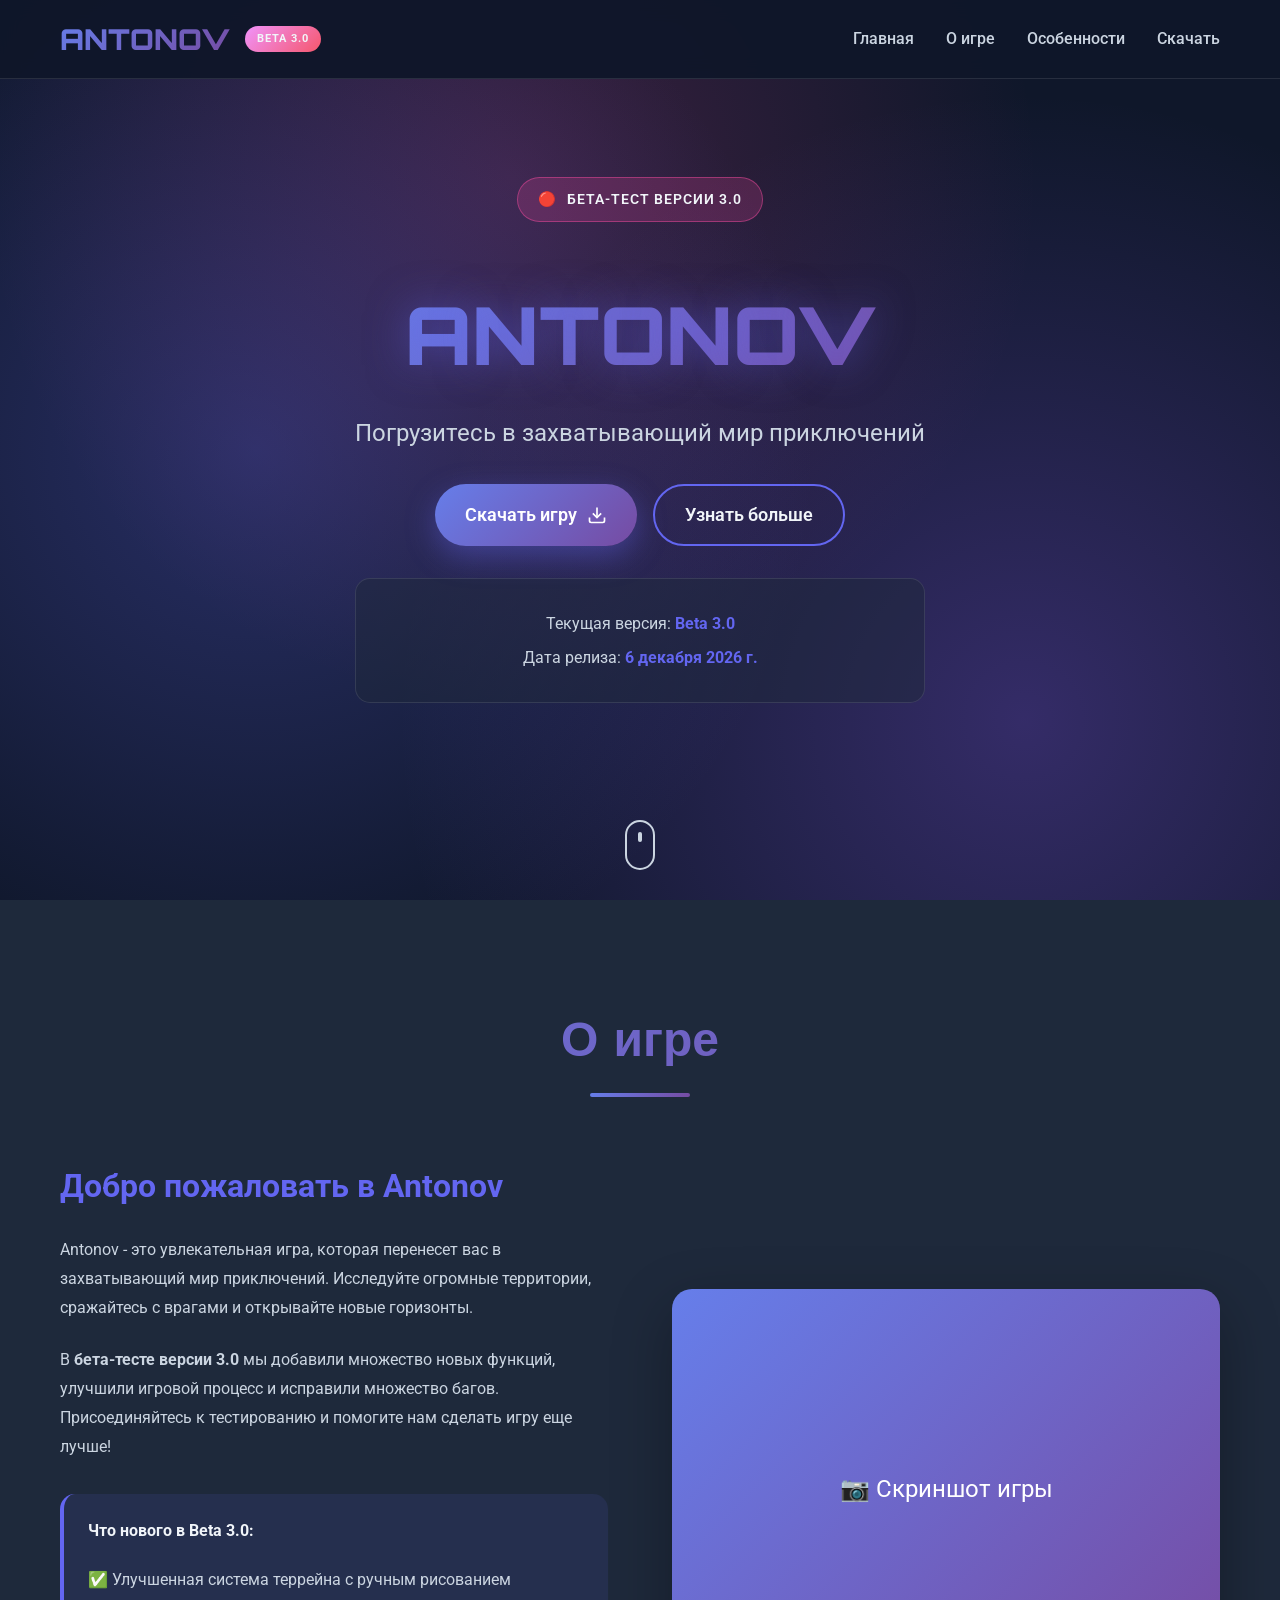
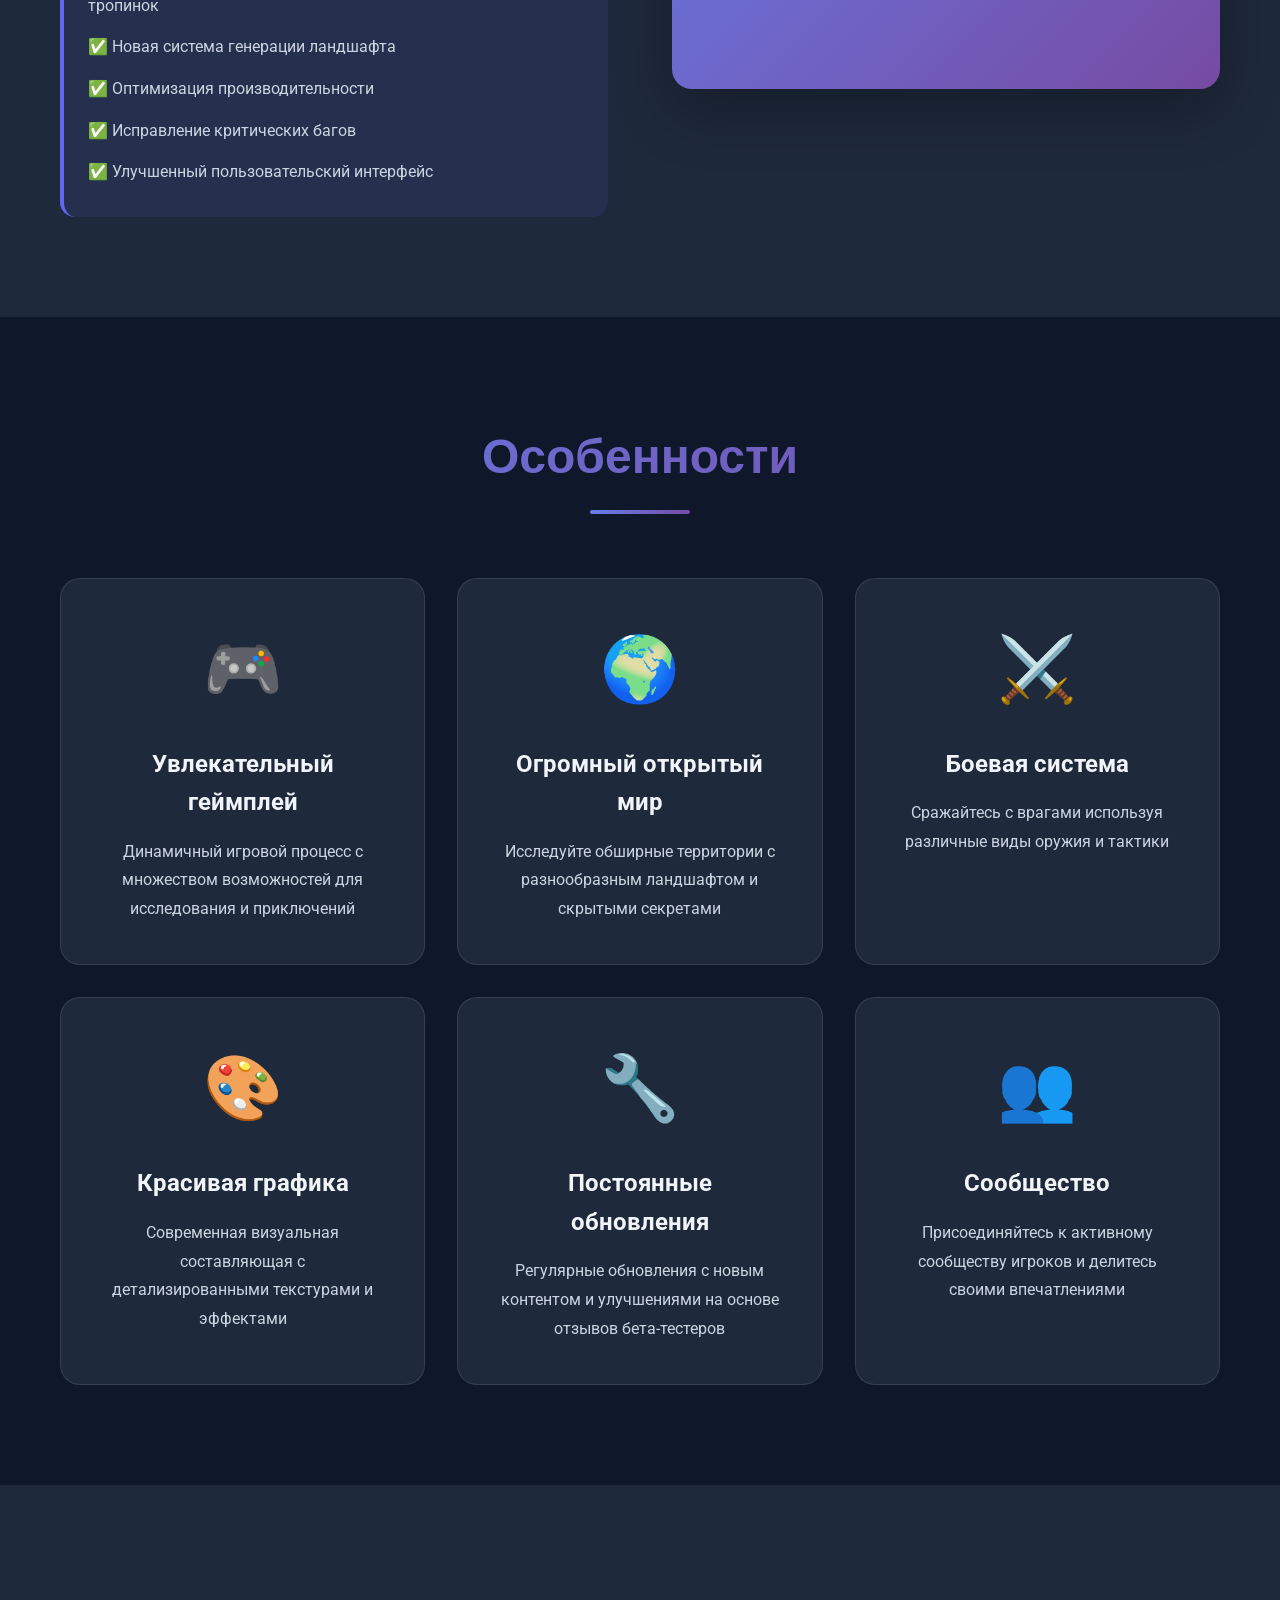
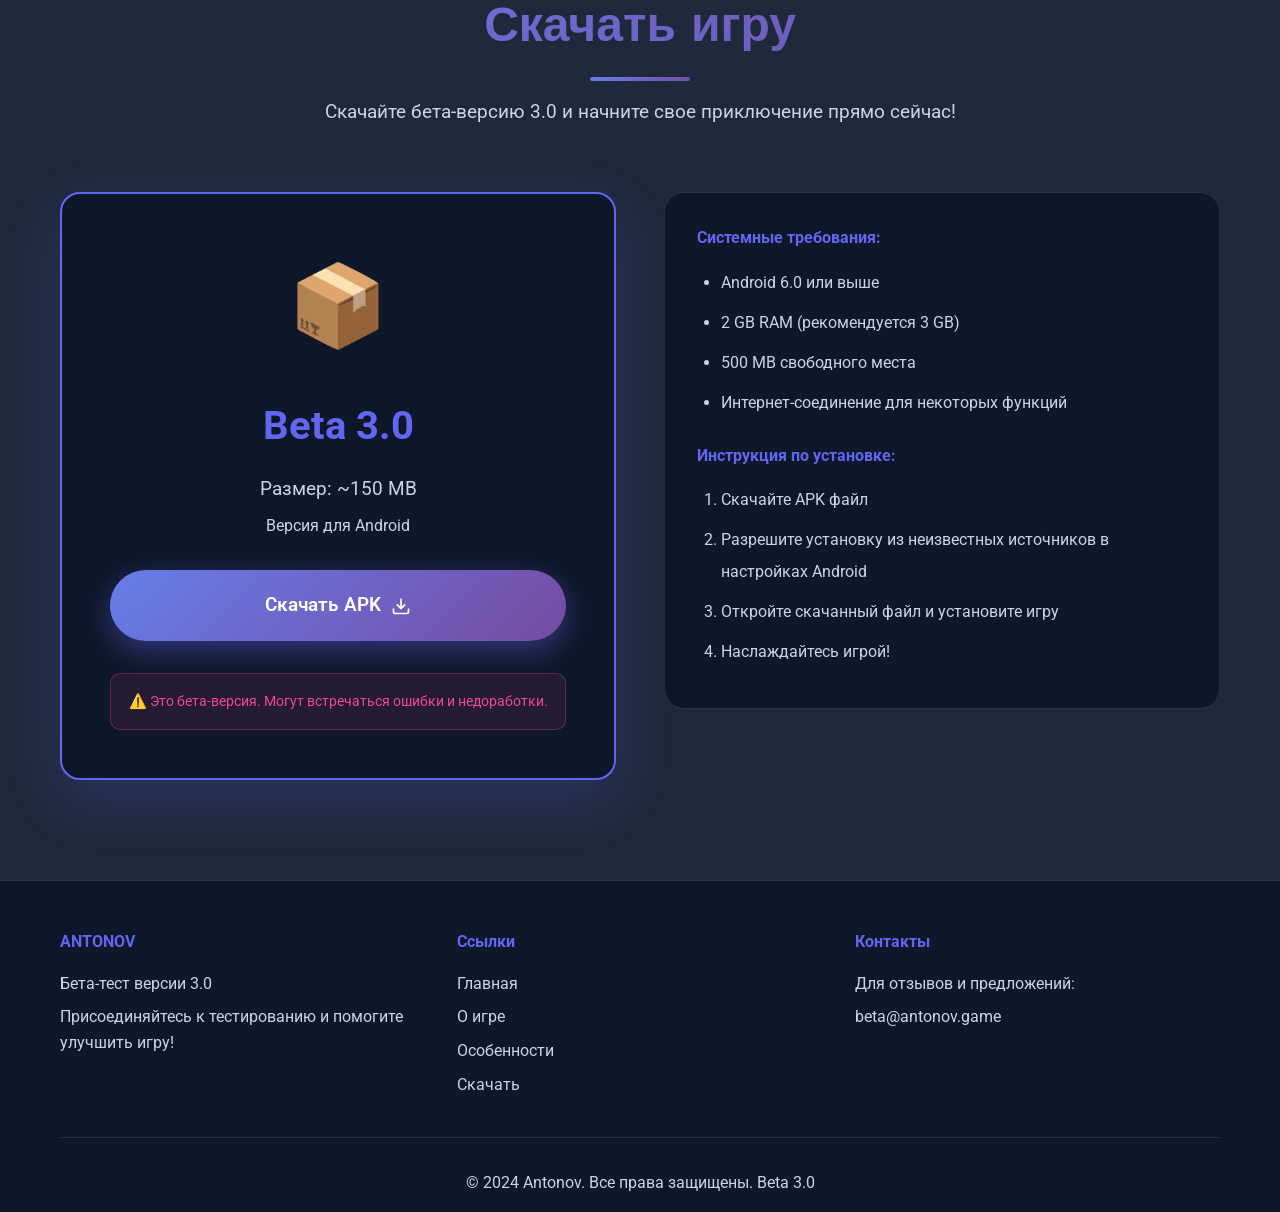
==== commit 1cd0b3ac: "Add files via upload" ====
--- a/docs/index.html
+++ b/docs/index.html
@@ -1,307 +1,227 @@
-<!DOCTYPE html>
-<html lang="ru">
-<head>
-    <meta charset="UTF-8">
-    <meta name="viewport" content="width=device-width, initial-scale=1.0">
-    <title>NEVERWENZ - Roblox Injector</title>
-    <link rel="stylesheet" href="styles.css">
-    <link rel="preconnect" href="https://fonts.googleapis.com">
-    <link rel="preconnect" href="https://fonts.gstatic.com" crossorigin>
-    <link href="https://fonts.googleapis.com/css2?family=Inter:wght@300;400;500;600;700&display=swap" rel="stylesheet">
-</head>
-<body>
-    <div class="background">
-        <div class="gradient-orb orb-1"></div>
-        <div class="gradient-orb orb-2"></div>
-        <div class="gradient-orb orb-3"></div>
-    </div>
-
-    <nav class="navbar">
-        <div class="container">
-            <div class="nav-content">
-                <div class="logo">
-                    <span class="logo-text">NEVERWENZ</span>
-                    <span class="status-dot"></span>
-                </div>
-                <div class="nav-links">
-                    <a href="#features">Возможности</a>
-                    <a href="#script-hub">Script Hub</a>
-                    <a href="#download">Скачать</a>
-                    <a href="#versions">Версии</a>
-                    <a href="#about">О проекте</a>
-                </div>
-            </div>
-        </div>
-    </nav>
-
-    <main>
-        <section class="hero">
-            <div class="container">
-                <div class="hero-content">
-                    <h1 class="hero-title">
-                        <span class="gradient-text">NEVERWENZ</span>
-                    </h1>
-                    <p style="font-size: 1.5rem; color: var(--text-secondary); margin-top: 0.5rem;">Roblox Injector</p>
-                    <p class="hero-description">
-                        Мощный и современный инжектор для Roblox с поддержкой QuorumAPI
-                    </p>
-                    <div class="hero-buttons">
-                        <a href="#download" class="btn btn-primary">
-                            <svg width="20" height="20" viewBox="0 0 24 24" fill="none" stroke="currentColor" stroke-width="2">
-                                <path d="M21 15v4a2 2 0 0 1-2 2H5a2 2 0 0 1-2-2v-4"></path>
-                                <polyline points="7 10 12 15 17 10"></polyline>
-                                <line x1="12" y1="15" x2="12" y2="3"></line>
-                            </svg>
-                            Скачать сейчас
-                        </a>
-                        <a href="https://github.com/CAPYBERA099/WenzInjector-ROBLOX" target="_blank" class="btn btn-secondary">
-                            <svg width="20" height="20" viewBox="0 0 24 24" fill="none" stroke="currentColor" stroke-width="2">
-                                <path d="M9 19c-5 1.5-5-2.5-7-3m14 6v-3.87a3.37 3.37 0 0 0-.94-2.61c3.14-.35 6.44-1.54 6.44-7A5.44 5.44 0 0 0 20 4.77 5.07 5.07 0 0 0 19.91 1S18.73.65 16 2.48a13.38 13.38 0 0 0-7 0C6.27.65 5.09 1 5.09 1A5.07 5.07 0 0 0 5 4.77a5.44 5.44 0 0 0-1.5 3.78c0 5.42 3.3 6.61 6.44 7A3.37 3.37 0 0 0 9 18.13V22"></path>
-                            </svg>
-                            GitHub
-                        </a>
-                    </div>
-                    <div class="hero-stats">
-                        <div class="stat">
-                            <div class="stat-value" id="version">Загрузка...</div>
-                            <div class="stat-label">Текущая версия</div>
-                        </div>
-                        <div class="stat">
-                            <div class="stat-value">100%</div>
-                            <div class="stat-label">Безопасность</div>
-                        </div>
-                        <div class="stat">
-                            <div class="stat-value">∞</div>
-                            <div class="stat-label">Возможности</div>
-                        </div>
-                    </div>
-                </div>
-            </div>
-        </section>
-
-        <section id="features" class="features">
-            <div class="container">
-                <h2 class="section-title">Возможности</h2>
-                <div class="features-grid">
-                    <div class="feature-card">
-                        <div class="feature-icon">
-                            <svg width="32" height="32" viewBox="0 0 24 24" fill="none" stroke="currentColor" stroke-width="2">
-                                <path d="M12 2L2 7l10 5 10-5-10-5z"></path>
-                                <path d="M2 17l10 5 10-5"></path>
-                                <path d="M2 12l10 5 10-5"></path>
-                            </svg>
-                        </div>
-                        <h3 class="feature-title">QuorumAPI</h3>
-                        <p class="feature-description">Полная поддержка QuorumAPI с автоматическим обновлением и спуфером</p>
-                    </div>
-                    <div class="feature-card">
-                        <div class="feature-icon">
-                            <svg width="32" height="32" viewBox="0 0 24 24" fill="none" stroke="currentColor" stroke-width="2">
-                                <polyline points="16 18 22 12 16 6"></polyline>
-                                <polyline points="8 6 2 12 8 18"></polyline>
-                            </svg>
-                        </div>
-                        <h3 class="feature-title">Автоматическое обновление</h3>
-                        <p class="feature-description">Инжектор автоматически проверяет и устанавливает новые версии</p>
-                    </div>
-                    <div class="feature-card">
-                        <div class="feature-icon">
-                            <svg width="32" height="32" viewBox="0 0 24 24" fill="none" stroke="currentColor" stroke-width="2">
-                                <rect x="3" y="3" width="18" height="18" rx="2" ry="2"></rect>
-                                <line x1="9" y1="3" x2="9" y2="21"></line>
-                            </svg>
-                        </div>
-                        <h3 class="feature-title">Редактор скриптов</h3>
-                        <p class="feature-description">Встроенный редактор с нумерацией строк и анимациями ввода</p>
-                    </div>
-                    <div class="feature-card">
-                        <div class="feature-icon">
-                            <svg width="32" height="32" viewBox="0 0 24 24" fill="none" stroke="currentColor" stroke-width="2">
-                                <circle cx="12" cy="12" r="10"></circle>
-                                <polyline points="12 6 12 12 16 14"></polyline>
-                            </svg>
-                        </div>
-                        <h3 class="feature-title">Script Hub</h3>
-                        <p class="feature-description">Встроенный хаб скриптов с возможностью копирования и выполнения</p>
-                    </div>
-                    <div class="feature-card">
-                        <div class="feature-icon">
-                            <svg width="32" height="32" viewBox="0 0 24 24" fill="none" stroke="currentColor" stroke-width="2">
-                                <path d="M12 22s8-4 8-10V5l-8-3-8 3v7c0 6 8 10 8 10z"></path>
-                            </svg>
-                        </div>
-                        <h3 class="feature-title">Безопасность</h3>
-                        <p class="feature-description">Защита от обнаружения с помощью спуфера и других методов</p>
-                    </div>
-                    <div class="feature-card">
-                        <div class="feature-icon">
-                            <svg width="32" height="32" viewBox="0 0 24 24" fill="none" stroke="currentColor" stroke-width="2">
-                                <path d="M21 16V8a2 2 0 0 0-1-1.73l-7-4a2 2 0 0 0-2 0l-7 4A2 2 0 0 0 3 8v8a2 2 0 0 0 1 1.73l7 4a2 2 0 0 0 2 0l7-4A2 2 0 0 0 21 16z"></path>
-                                <polyline points="3.27 6.96 12 12.01 20.73 6.96"></polyline>
-                                <line x1="12" y1="22.08" x2="12" y2="12"></line>
-                            </svg>
-                        </div>
-                        <h3 class="feature-title">Современный UI</h3>
-                        <p class="feature-description">Красивый минималистичный интерфейс в стиле neverlose</p>
-                    </div>
-                </div>
-            </div>
-        </section>
-
-        <section id="download" class="download">
-            <div class="container">
-                <h2 class="section-title">Скачать</h2>
-                <div class="download-content">
-                    <div class="download-card">
-                        <div class="download-icon">
-                            <svg width="48" height="48" viewBox="0 0 24 24" fill="none" stroke="currentColor" stroke-width="2">
-                                <path d="M21 15v4a2 2 0 0 1-2 2H5a2 2 0 0 1-2-2v-4"></path>
-                                <polyline points="7 10 12 15 17 10"></polyline>
-                                <line x1="12" y1="15" x2="12" y2="3"></line>
-                            </svg>
-                        </div>
-                        <h3 class="download-title">Установщик</h3>
-                        <p class="download-description">Скачайте установщик для автоматической установки инжектора</p>
-                        <a href="https://raw.githubusercontent.com/CAPYBERA099/setup/main/RobloxInjectorSetup.exe" 
-                           class="btn btn-primary btn-large" 
-                           download="RobloxInjectorSetup.exe"
-                           id="downloadBtn"
-                           target="_blank">
-                            <svg width="20" height="20" viewBox="0 0 24 24" fill="none" stroke="currentColor" stroke-width="2">
-                                <path d="M21 15v4a2 2 0 0 1-2 2H5a2 2 0 0 1-2-2v-4"></path>
-                                <polyline points="7 10 12 15 17 10"></polyline>
-                                <line x1="12" y1="15" x2="12" y2="3"></line>
-                            </svg>
-                            Скачать установщик
-                        </a>
-                        <p class="download-note">Размер: ~2 MB | Версия: <span id="downloadVersion">Загрузка...</span></p>
-                        <p class="download-alternative" id="releaseLinkContainer" style="margin-top: 1rem; font-size: 0.875rem; color: var(--text-secondary); display: none;">
-                            Или скачайте <a href="#" id="releaseLink" target="_blank" style="color: var(--accent-primary); text-decoration: none;">последний релиз напрямую</a>
-                        </p>
-                    </div>
-                    <div class="download-info">
-                        <h4>Инструкция по установке:</h4>
-                        <ol>
-                            <li>Скачайте установщик выше</li>
-                            <li>Запустите RobloxInjectorSetup.exe</li>
-                            <li>Следуйте инструкциям мастера установки</li>
-                            <li>После установки запустите файл на рабочем столе</li>
-                        </ol>
-                        <div class="warning-box">
-                            <svg width="20" height="20" viewBox="0 0 24 24" fill="none" stroke="currentColor" stroke-width="2">
-                                <path d="M10.29 3.86L1.82 18a2 2 0 0 0 1.71 3h16.94a2 2 0 0 0 1.71-3L13.71 3.86a2 2 0 0 0-3.42 0z"></path>
-                                <line x1="12" y1="9" x2="12" y2="13"></line>
-                                <line x1="12" y1="17" x2="12.01" y2="17"></line>
-                            </svg>
-                            <p>Перед установкой рекомендуется отключить антивирус на время установки</p>
-                        </div>
-                    </div>
-                </div>
-                <div class="version-history" id="versions">
-                    <div class="version-history-header">
-                        <div>
-                            <h3>Другие версии</h3>
-                            <p>Посмотрите предыдущие релизы NEVERWENZ с GitHub</p>
-                        </div>
-                        <a href="https://github.com/CAPYBERA099/WenzInjector-ROBLOX/releases" target="_blank" rel="noopener" class="version-history-link">
-                            Все релизы
-                            <svg width="16" height="16" viewBox="0 0 24 24" fill="none" stroke="currentColor" stroke-width="2">
-                                <polyline points="9 18 15 12 9 6"></polyline>
-                            </svg>
-                        </a>
-                    </div>
-                    <div id="versionList" class="version-list">
-                        <div class="version-loading">Загрузка версий...</div>
-                    </div>
-                </div>
-            </div>
-        </section>
-
-        <section id="script-hub" class="script-hub">
-            <div class="container">
-                <h2 class="section-title">Script Hub</h2>
-                <div class="script-hub-content">
-                    <div class="script-hub-filters">
-                        <input type="text" id="scriptSearch" placeholder="Поиск скриптов..." class="script-search">
-                        <div class="script-categories">
-                            <button class="category-btn active" data-category="all">Все</button>
-                            <button class="category-btn" data-category="admin">Admin</button>
-                            <button class="category-btn" data-category="exploit">Exploit</button>
-                            <button class="category-btn" data-category="utility">Utility</button>
-                            <button class="category-btn" data-category="game">Game</button>
-                        </div>
-                        <div class="style-selector">
-                            <label>Стиль:</label>
-                            <select id="styleSelector" class="style-select">
-                                <option value="default">По умолчанию</option>
-                                <option value="fatality">Fatality</option>
-                            </select>
-                        </div>
-                    </div>
-                    <div id="scriptsContainer" class="scripts-grid">
-                        <div class="script-loading">Загрузка скриптов...</div>
-                    </div>
-                    <div class="pagination">
-                        <button class="pagination-btn" id="prevPage" disabled>
-                            <svg width="20" height="20" viewBox="0 0 24 24" fill="none" stroke="currentColor" stroke-width="2">
-                                <polyline points="15 18 9 12 15 6"></polyline>
-                            </svg>
-                        </button>
-                        <span class="pagination-info" id="pageInfo">Страница 1 из 1</span>
-                        <button class="pagination-btn" id="nextPage">
-                            <svg width="20" height="20" viewBox="0 0 24 24" fill="none" stroke="currentColor" stroke-width="2">
-                                <polyline points="9 18 15 12 9 6"></polyline>
-                            </svg>
-                        </button>
-                    </div>
-                </div>
-            </div>
-        </section>
-
-        <section id="about" class="about">
-            <div class="container">
-                <h2 class="section-title">О проекте</h2>
-                <div class="about-content">
-                    <div class="about-text">
-                        <p>
-                            <strong>NEVERWENZ</strong> - это современный и мощный инжектор для Roblox, 
-                            разработанный с использованием QuorumAPI. Инжектор предоставляет все необходимые 
-                            инструменты для работы со скриптами в Roblox.
-                        </p>
-                        <p>
-                            Проект полностью открыт и доступен на GitHub. Мы постоянно работаем над улучшением 
-                            функциональности и безопасности инжектора.
-                        </p>
-                    </div>
-                    <div class="about-links">
-                        <a href="https://github.com/CAPYBERA099/WenzInjector-ROBLOX" target="_blank" class="about-link">
-                            <svg width="24" height="24" viewBox="0 0 24 24" fill="none" stroke="currentColor" stroke-width="2">
-                                <path d="M9 19c-5 1.5-5-2.5-7-3m14 6v-3.87a3.37 3.37 0 0 0-.94-2.61c3.14-.35 6.44-1.54 6.44-7A5.44 5.44 0 0 0 20 4.77 5.07 5.07 0 0 0 19.91 1S18.73.65 16 2.48a13.38 13.38 0 0 0-7 0C6.27.65 5.09 1 5.09 1A5.07 5.07 0 0 0 5 4.77a5.44 5.44 0 0 0-1.5 3.78c0 5.42 3.3 6.61 6.44 7A3.37 3.37 0 0 0 9 18.13V22"></path>
-                            </svg>
-                            GitHub Repository
-                        </a>
-                        <a href="https://github.com/CAPYBERA099/WenzInjector-ROBLOX/releases" target="_blank" class="about-link">
-                            <svg width="24" height="24" viewBox="0 0 24 24" fill="none" stroke="currentColor" stroke-width="2">
-                                <polyline points="6 9 12 15 18 9"></polyline>
-                            </svg>
-                            Releases
-                        </a>
-                    </div>
-                </div>
-            </div>
-        </section>
-    </main>
-
-    <footer class="footer">
-        <div class="container">
-            <div class="footer-content">
-                <p>&copy; 2025 NEVERWENZ. Все права защищены.</p>
-                <p>Разработано с ❤️ для сообщества Roblox</p>
-            </div>
-        </div>
-    </footer>
-
-    <script src="script.js"></script>
-</body>
-</html>
-
+<!DOCTYPE html>
+<html lang="ru">
+<head>
+    <meta charset="UTF-8">
+    <meta name="viewport" content="width=device-width, initial-scale=1.0">
+    <title>Antonov - Бета-тест 3.0</title>
+    <link rel="stylesheet" href="style.css">
+    <link rel="preconnect" href="https://fonts.googleapis.com">
+    <link rel="preconnect" href="https://fonts.gstatic.com" crossorigin>
+    <link href="https://fonts.googleapis.com/css2?family=Orbitron:wght@400;700;900&family=Roboto:wght@300;400;500;700&display=swap" rel="stylesheet">
+</head>
+<body>
+    <!-- Навигация -->
+    <nav class="navbar">
+        <div class="container">
+            <div class="nav-brand">
+                <h1>ANTONOV</h1>
+                <span class="beta-badge">BETA 3.0</span>
+            </div>
+            <ul class="nav-menu">
+                <li><a href="#home">Главная</a></li>
+                <li><a href="#about">О игре</a></li>
+                <li><a href="#features">Особенности</a></li>
+                <li><a href="#download">Скачать</a></li>
+            </ul>
+            <div class="hamburger">
+                <span></span>
+                <span></span>
+                <span></span>
+            </div>
+        </div>
+    </nav>
+
+    <!-- Главный экран -->
+    <section id="home" class="hero">
+        <div class="hero-background"></div>
+        <div class="container">
+            <div class="hero-content">
+                <div class="beta-notice">
+                    <span class="pulse">🔴</span>
+                    <span>БЕТА-ТЕСТ ВЕРСИИ 3.0</span>
+                </div>
+                <h1 class="hero-title">ANTONOV</h1>
+                <p class="hero-subtitle">Погрузитесь в захватывающий мир приключений</p>
+                <div class="hero-buttons">
+                    <a href="#download" class="btn btn-primary">
+                        <span>Скачать игру</span>
+                        <svg width="20" height="20" viewBox="0 0 24 24" fill="none" stroke="currentColor" stroke-width="2">
+                            <path d="M21 15v4a2 2 0 0 1-2 2H5a2 2 0 0 1-2-2v-4"></path>
+                            <polyline points="7 10 12 15 17 10"></polyline>
+                            <line x1="12" y1="15" x2="12" y2="3"></line>
+                        </svg>
+                    </a>
+                    <a href="#about" class="btn btn-secondary">Узнать больше</a>
+                </div>
+                <div class="version-info">
+                    <p>Текущая версия: <strong>Beta 3.0</strong></p>
+                    <p>Дата релиза: <strong id="release-date"></strong></p>
+                </div>
+            </div>
+        </div>
+        <div class="scroll-indicator">
+            <div class="mouse"></div>
+        </div>
+    </section>
+
+    <!-- О игре -->
+    <section id="about" class="about">
+        <div class="container">
+            <div class="section-header">
+                <h2>О игре</h2>
+                <div class="section-divider"></div>
+            </div>
+            <div class="about-content">
+                <div class="about-text">
+                    <h3>Добро пожаловать в Antonov</h3>
+                    <p>
+                        Antonov - это увлекательная игра, которая перенесет вас в захватывающий мир приключений. 
+                        Исследуйте огромные территории, сражайтесь с врагами и открывайте новые горизонты.
+                    </p>
+                    <p>
+                        В <strong>бета-тесте версии 3.0</strong> мы добавили множество новых функций, улучшили 
+                        игровой процесс и исправили множество багов. Присоединяйтесь к тестированию и помогите 
+                        нам сделать игру еще лучше!
+                    </p>
+                    <div class="beta-features">
+                        <h4>Что нового в Beta 3.0:</h4>
+                        <ul>
+                            <li>✅ Улучшенная система террейна с ручным рисованием тропинок</li>
+                            <li>✅ Новая система генерации ландшафта</li>
+                            <li>✅ Оптимизация производительности</li>
+                            <li>✅ Исправление критических багов</li>
+                            <li>✅ Улучшенный пользовательский интерфейс</li>
+                        </ul>
+                    </div>
+                </div>
+                <div class="about-image">
+                    <div class="image-placeholder">
+                        <span>📷 Скриншот игры</span>
+                    </div>
+                </div>
+            </div>
+        </div>
+    </section>
+
+    <!-- Особенности -->
+    <section id="features" class="features">
+        <div class="container">
+            <div class="section-header">
+                <h2>Особенности</h2>
+                <div class="section-divider"></div>
+            </div>
+            <div class="features-grid">
+                <div class="feature-card">
+                    <div class="feature-icon">🎮</div>
+                    <h3>Увлекательный геймплей</h3>
+                    <p>Динамичный игровой процесс с множеством возможностей для исследования и приключений</p>
+                </div>
+                <div class="feature-card">
+                    <div class="feature-icon">🌍</div>
+                    <h3>Огромный открытый мир</h3>
+                    <p>Исследуйте обширные территории с разнообразным ландшафтом и скрытыми секретами</p>
+                </div>
+                <div class="feature-card">
+                    <div class="feature-icon">⚔️</div>
+                    <h3>Боевая система</h3>
+                    <p>Сражайтесь с врагами используя различные виды оружия и тактики</p>
+                </div>
+                <div class="feature-card">
+                    <div class="feature-icon">🎨</div>
+                    <h3>Красивая графика</h3>
+                    <p>Современная визуальная составляющая с детализированными текстурами и эффектами</p>
+                </div>
+                <div class="feature-card">
+                    <div class="feature-icon">🔧</div>
+                    <h3>Постоянные обновления</h3>
+                    <p>Регулярные обновления с новым контентом и улучшениями на основе отзывов бета-тестеров</p>
+                </div>
+                <div class="feature-card">
+                    <div class="feature-icon">👥</div>
+                    <h3>Сообщество</h3>
+                    <p>Присоединяйтесь к активному сообществу игроков и делитесь своими впечатлениями</p>
+                </div>
+            </div>
+        </div>
+    </section>
+
+    <!-- Скачать -->
+    <section id="download" class="download">
+        <div class="container">
+            <div class="section-header">
+                <h2>Скачать игру</h2>
+                <div class="section-divider"></div>
+                <p class="section-subtitle">Скачайте бета-версию 3.0 и начните свое приключение прямо сейчас!</p>
+            </div>
+            <div class="download-content">
+                <div class="download-card">
+                    <div class="download-icon">📦</div>
+                    <h3>Beta 3.0</h3>
+                    <p class="download-size">Размер: ~150 MB</p>
+                    <p class="download-info">Версия для Android</p>
+                    <a href="https://drive.google.com/uc?export=download&id=1NLA512Esf2-FrHwSoK-mXuAlHorPxaCz" class="btn btn-download" target="_blank" rel="noopener noreferrer">
+                        <span>Скачать APK</span>
+                        <svg width="20" height="20" viewBox="0 0 24 24" fill="none" stroke="currentColor" stroke-width="2">
+                            <path d="M21 15v4a2 2 0 0 1-2 2H5a2 2 0 0 1-2-2v-4"></path>
+                            <polyline points="7 10 12 15 17 10"></polyline>
+                            <line x1="12" y1="15" x2="12" y2="3"></line>
+                        </svg>
+                    </a>
+                    <div class="beta-warning">
+                        <p>⚠️ Это бета-версия. Могут встречаться ошибки и недоработки.</p>
+                    </div>
+                </div>
+                <div class="download-requirements">
+                    <h4>Системные требования:</h4>
+                    <ul>
+                        <li>Android 6.0 или выше</li>
+                        <li>2 GB RAM (рекомендуется 3 GB)</li>
+                        <li>500 MB свободного места</li>
+                        <li>Интернет-соединение для некоторых функций</li>
+                    </ul>
+                    <h4>Инструкция по установке:</h4>
+                    <ol>
+                        <li>Скачайте APK файл</li>
+                        <li>Разрешите установку из неизвестных источников в настройках Android</li>
+                        <li>Откройте скачанный файл и установите игру</li>
+                        <li>Наслаждайтесь игрой!</li>
+                    </ol>
+                </div>
+            </div>
+        </div>
+    </section>
+
+    <!-- Футер -->
+    <footer class="footer">
+        <div class="container">
+            <div class="footer-content">
+                <div class="footer-section">
+                    <h4>ANTONOV</h4>
+                    <p>Бета-тест версии 3.0</p>
+                    <p>Присоединяйтесь к тестированию и помогите улучшить игру!</p>
+                </div>
+                <div class="footer-section">
+                    <h4>Ссылки</h4>
+                    <ul>
+                        <li><a href="#home">Главная</a></li>
+                        <li><a href="#about">О игре</a></li>
+                        <li><a href="#features">Особенности</a></li>
+                        <li><a href="#download">Скачать</a></li>
+                    </ul>
+                </div>
+                <div class="footer-section">
+                    <h4>Контакты</h4>
+                    <p>Для отзывов и предложений:</p>
+                    <p>beta@antonov.game</p>
+                </div>
+            </div>
+            <div class="footer-bottom">
+                <p>&copy; 2024 Antonov. Все права защищены. Beta 3.0</p>
+            </div>
+        </div>
+    </footer>
+
+    <script src="script.js"></script>
+</body>
+</html>
+
--- a/docs/style.css
+++ b/docs/style.css
@@ -0,0 +1,628 @@
+* {
+    margin: 0;
+    padding: 0;
+    box-sizing: border-box;
+}
+
+:root {
+    --primary-color: #6366f1;
+    --primary-dark: #4f46e5;
+    --secondary-color: #8b5cf6;
+    --accent-color: #ec4899;
+    --dark-bg: #0f172a;
+    --dark-surface: #1e293b;
+    --text-primary: #f1f5f9;
+    --text-secondary: #cbd5e1;
+    --gradient-1: linear-gradient(135deg, #667eea 0%, #764ba2 100%);
+    --gradient-2: linear-gradient(135deg, #f093fb 0%, #f5576c 100%);
+    --gradient-3: linear-gradient(135deg, #4facfe 0%, #00f2fe 100%);
+}
+
+body {
+    font-family: 'Roboto', sans-serif;
+    background: var(--dark-bg);
+    color: var(--text-primary);
+    line-height: 1.6;
+    overflow-x: hidden;
+}
+
+.container {
+    max-width: 1200px;
+    margin: 0 auto;
+    padding: 0 20px;
+}
+
+/* Навигация */
+.navbar {
+    position: fixed;
+    top: 0;
+    width: 100%;
+    background: rgba(15, 23, 42, 0.95);
+    backdrop-filter: blur(10px);
+    z-index: 1000;
+    padding: 1rem 0;
+    border-bottom: 1px solid rgba(255, 255, 255, 0.1);
+}
+
+.navbar .container {
+    display: flex;
+    justify-content: space-between;
+    align-items: center;
+}
+
+.nav-brand {
+    display: flex;
+    align-items: center;
+    gap: 15px;
+}
+
+.nav-brand h1 {
+    font-family: 'Orbitron', sans-serif;
+    font-size: 1.8rem;
+    font-weight: 900;
+    background: var(--gradient-1);
+    -webkit-background-clip: text;
+    -webkit-text-fill-color: transparent;
+    background-clip: text;
+}
+
+.beta-badge {
+    background: var(--gradient-2);
+    padding: 4px 12px;
+    border-radius: 20px;
+    font-size: 0.7rem;
+    font-weight: 700;
+    text-transform: uppercase;
+    letter-spacing: 1px;
+}
+
+.nav-menu {
+    display: flex;
+    list-style: none;
+    gap: 2rem;
+}
+
+.nav-menu a {
+    color: var(--text-secondary);
+    text-decoration: none;
+    font-weight: 500;
+    transition: color 0.3s;
+    position: relative;
+}
+
+.nav-menu a:hover {
+    color: var(--text-primary);
+}
+
+.nav-menu a::after {
+    content: '';
+    position: absolute;
+    bottom: -5px;
+    left: 0;
+    width: 0;
+    height: 2px;
+    background: var(--gradient-1);
+    transition: width 0.3s;
+}
+
+.nav-menu a:hover::after {
+    width: 100%;
+}
+
+.hamburger {
+    display: none;
+    flex-direction: column;
+    cursor: pointer;
+    gap: 5px;
+}
+
+.hamburger span {
+    width: 25px;
+    height: 3px;
+    background: var(--text-primary);
+    border-radius: 3px;
+    transition: 0.3s;
+}
+
+/* Главный экран */
+.hero {
+    position: relative;
+    min-height: 100vh;
+    display: flex;
+    align-items: center;
+    justify-content: center;
+    overflow: hidden;
+    padding-top: 80px;
+}
+
+.hero-background {
+    position: absolute;
+    top: 0;
+    left: 0;
+    width: 100%;
+    height: 100%;
+    background: 
+        radial-gradient(circle at 20% 50%, rgba(99, 102, 241, 0.3) 0%, transparent 50%),
+        radial-gradient(circle at 80% 80%, rgba(139, 92, 246, 0.3) 0%, transparent 50%),
+        radial-gradient(circle at 40% 20%, rgba(236, 72, 153, 0.2) 0%, transparent 50%);
+    animation: gradientShift 15s ease infinite;
+}
+
+@keyframes gradientShift {
+    0%, 100% { opacity: 1; }
+    50% { opacity: 0.8; }
+}
+
+.hero-content {
+    position: relative;
+    z-index: 1;
+    text-align: center;
+    max-width: 800px;
+    padding: 2rem;
+}
+
+.beta-notice {
+    display: inline-flex;
+    align-items: center;
+    gap: 10px;
+    background: rgba(236, 72, 153, 0.2);
+    border: 1px solid rgba(236, 72, 153, 0.5);
+    padding: 10px 20px;
+    border-radius: 30px;
+    margin-bottom: 2rem;
+    font-size: 0.9rem;
+    font-weight: 600;
+    text-transform: uppercase;
+    letter-spacing: 1px;
+}
+
+.pulse {
+    animation: pulse 2s infinite;
+}
+
+@keyframes pulse {
+    0%, 100% { opacity: 1; }
+    50% { opacity: 0.5; }
+}
+
+.hero-title {
+    font-family: 'Orbitron', sans-serif;
+    font-size: 5rem;
+    font-weight: 900;
+    margin: 1rem 0;
+    background: var(--gradient-1);
+    -webkit-background-clip: text;
+    -webkit-text-fill-color: transparent;
+    background-clip: text;
+    text-shadow: 0 0 40px rgba(99, 102, 241, 0.5);
+    animation: titleGlow 3s ease-in-out infinite;
+}
+
+@keyframes titleGlow {
+    0%, 100% { filter: brightness(1); }
+    50% { filter: brightness(1.2); }
+}
+
+.hero-subtitle {
+    font-size: 1.5rem;
+    color: var(--text-secondary);
+    margin-bottom: 2rem;
+}
+
+.hero-buttons {
+    display: flex;
+    gap: 1rem;
+    justify-content: center;
+    flex-wrap: wrap;
+    margin-bottom: 2rem;
+}
+
+.btn {
+    display: inline-flex;
+    align-items: center;
+    gap: 10px;
+    padding: 15px 30px;
+    border-radius: 50px;
+    text-decoration: none;
+    font-weight: 600;
+    font-size: 1.1rem;
+    transition: all 0.3s;
+    border: none;
+    cursor: pointer;
+}
+
+.btn-primary {
+    background: var(--gradient-1);
+    color: white;
+    box-shadow: 0 10px 30px rgba(99, 102, 241, 0.4);
+}
+
+.btn-primary:hover {
+    transform: translateY(-3px);
+    box-shadow: 0 15px 40px rgba(99, 102, 241, 0.6);
+}
+
+.btn-secondary {
+    background: transparent;
+    color: var(--text-primary);
+    border: 2px solid var(--primary-color);
+}
+
+.btn-secondary:hover {
+    background: var(--primary-color);
+    transform: translateY(-3px);
+}
+
+.version-info {
+    margin-top: 2rem;
+    padding: 1.5rem;
+    background: rgba(30, 41, 59, 0.5);
+    border-radius: 15px;
+    border: 1px solid rgba(255, 255, 255, 0.1);
+}
+
+.version-info p {
+    margin: 0.5rem 0;
+    color: var(--text-secondary);
+}
+
+.version-info strong {
+    color: var(--primary-color);
+}
+
+.scroll-indicator {
+    position: absolute;
+    bottom: 30px;
+    left: 50%;
+    transform: translateX(-50%);
+}
+
+.mouse {
+    width: 30px;
+    height: 50px;
+    border: 2px solid var(--text-secondary);
+    border-radius: 20px;
+    position: relative;
+}
+
+.mouse::before {
+    content: '';
+    position: absolute;
+    top: 10px;
+    left: 50%;
+    transform: translateX(-50%);
+    width: 4px;
+    height: 10px;
+    background: var(--text-secondary);
+    border-radius: 2px;
+    animation: scroll 2s infinite;
+}
+
+@keyframes scroll {
+    0% { opacity: 1; top: 10px; }
+    100% { opacity: 0; top: 30px; }
+}
+
+/* Секции */
+section {
+    padding: 100px 0;
+}
+
+.section-header {
+    text-align: center;
+    margin-bottom: 4rem;
+}
+
+.section-header h2 {
+    font-family: 'Orbitron', sans-serif;
+    font-size: 3rem;
+    margin-bottom: 1rem;
+    background: var(--gradient-1);
+    -webkit-background-clip: text;
+    -webkit-text-fill-color: transparent;
+    background-clip: text;
+}
+
+.section-divider {
+    width: 100px;
+    height: 4px;
+    background: var(--gradient-1);
+    margin: 1rem auto;
+    border-radius: 2px;
+}
+
+.section-subtitle {
+    color: var(--text-secondary);
+    font-size: 1.2rem;
+    margin-top: 1rem;
+}
+
+/* О игре */
+.about {
+    background: var(--dark-surface);
+}
+
+.about-content {
+    display: grid;
+    grid-template-columns: 1fr 1fr;
+    gap: 4rem;
+    align-items: center;
+}
+
+.about-text h3 {
+    font-size: 2rem;
+    margin-bottom: 1.5rem;
+    color: var(--primary-color);
+}
+
+.about-text p {
+    margin-bottom: 1.5rem;
+    color: var(--text-secondary);
+    line-height: 1.8;
+}
+
+.beta-features {
+    margin-top: 2rem;
+    padding: 1.5rem;
+    background: rgba(99, 102, 241, 0.1);
+    border-radius: 15px;
+    border-left: 4px solid var(--primary-color);
+}
+
+.beta-features h4 {
+    margin-bottom: 1rem;
+    color: var(--text-primary);
+}
+
+.beta-features ul {
+    list-style: none;
+    padding-left: 0;
+}
+
+.beta-features li {
+    padding: 0.5rem 0;
+    color: var(--text-secondary);
+}
+
+.image-placeholder {
+    width: 100%;
+    height: 400px;
+    background: var(--gradient-1);
+    border-radius: 20px;
+    display: flex;
+    align-items: center;
+    justify-content: center;
+    font-size: 1.5rem;
+    color: white;
+    box-shadow: 0 20px 60px rgba(0, 0, 0, 0.3);
+}
+
+/* Особенности */
+.features-grid {
+    display: grid;
+    grid-template-columns: repeat(auto-fit, minmax(300px, 1fr));
+    gap: 2rem;
+}
+
+.feature-card {
+    background: var(--dark-surface);
+    padding: 2.5rem;
+    border-radius: 20px;
+    text-align: center;
+    transition: all 0.3s;
+    border: 1px solid rgba(255, 255, 255, 0.1);
+}
+
+.feature-card:hover {
+    transform: translateY(-10px);
+    box-shadow: 0 20px 40px rgba(99, 102, 241, 0.3);
+    border-color: var(--primary-color);
+}
+
+.feature-icon {
+    font-size: 4rem;
+    margin-bottom: 1.5rem;
+}
+
+.feature-card h3 {
+    font-size: 1.5rem;
+    margin-bottom: 1rem;
+    color: var(--text-primary);
+}
+
+.feature-card p {
+    color: var(--text-secondary);
+    line-height: 1.8;
+}
+
+/* Скачать */
+.download {
+    background: var(--dark-surface);
+}
+
+.download-content {
+    display: grid;
+    grid-template-columns: 1fr 1fr;
+    gap: 3rem;
+    align-items: start;
+}
+
+.download-card {
+    background: var(--dark-bg);
+    padding: 3rem;
+    border-radius: 20px;
+    text-align: center;
+    border: 2px solid var(--primary-color);
+    box-shadow: 0 20px 60px rgba(99, 102, 241, 0.2);
+}
+
+.download-icon {
+    font-size: 5rem;
+    margin-bottom: 1.5rem;
+}
+
+.download-card h3 {
+    font-size: 2.5rem;
+    margin-bottom: 1rem;
+    color: var(--primary-color);
+}
+
+.download-size {
+    font-size: 1.2rem;
+    color: var(--text-secondary);
+    margin-bottom: 0.5rem;
+}
+
+.download-info {
+    color: var(--text-secondary);
+    margin-bottom: 2rem;
+}
+
+.btn-download {
+    width: 100%;
+    justify-content: center;
+    background: var(--gradient-1);
+    color: white;
+    padding: 20px;
+    font-size: 1.2rem;
+    box-shadow: 0 10px 30px rgba(99, 102, 241, 0.4);
+}
+
+.btn-download:hover {
+    transform: translateY(-3px);
+    box-shadow: 0 15px 40px rgba(99, 102, 241, 0.6);
+}
+
+.beta-warning {
+    margin-top: 2rem;
+    padding: 1rem;
+    background: rgba(236, 72, 153, 0.1);
+    border-radius: 10px;
+    border: 1px solid rgba(236, 72, 153, 0.3);
+}
+
+.beta-warning p {
+    color: var(--accent-color);
+    font-size: 0.9rem;
+}
+
+.download-requirements {
+    background: var(--dark-bg);
+    padding: 2rem;
+    border-radius: 20px;
+    border: 1px solid rgba(255, 255, 255, 0.1);
+}
+
+.download-requirements h4 {
+    color: var(--primary-color);
+    margin-bottom: 1rem;
+    margin-top: 1.5rem;
+}
+
+.download-requirements h4:first-child {
+    margin-top: 0;
+}
+
+.download-requirements ul,
+.download-requirements ol {
+    margin-left: 1.5rem;
+    color: var(--text-secondary);
+    line-height: 2;
+}
+
+.download-requirements li {
+    margin-bottom: 0.5rem;
+}
+
+/* Футер */
+.footer {
+    background: var(--dark-bg);
+    padding: 3rem 0 1rem;
+    border-top: 1px solid rgba(255, 255, 255, 0.1);
+}
+
+.footer-content {
+    display: grid;
+    grid-template-columns: repeat(auto-fit, minmax(250px, 1fr));
+    gap: 2rem;
+    margin-bottom: 2rem;
+}
+
+.footer-section h4 {
+    color: var(--primary-color);
+    margin-bottom: 1rem;
+}
+
+.footer-section p {
+    color: var(--text-secondary);
+    margin-bottom: 0.5rem;
+}
+
+.footer-section ul {
+    list-style: none;
+}
+
+.footer-section ul li {
+    margin-bottom: 0.5rem;
+}
+
+.footer-section a {
+    color: var(--text-secondary);
+    text-decoration: none;
+    transition: color 0.3s;
+}
+
+.footer-section a:hover {
+    color: var(--primary-color);
+}
+
+.footer-bottom {
+    text-align: center;
+    padding-top: 2rem;
+    border-top: 1px solid rgba(255, 255, 255, 0.1);
+    color: var(--text-secondary);
+}
+
+/* Адаптивность */
+@media (max-width: 768px) {
+    .nav-menu {
+        display: none;
+    }
+    
+    .hamburger {
+        display: flex;
+    }
+    
+    .hero-title {
+        font-size: 3rem;
+    }
+    
+    .hero-subtitle {
+        font-size: 1.2rem;
+    }
+    
+    .about-content,
+    .download-content {
+        grid-template-columns: 1fr;
+    }
+    
+    .section-header h2 {
+        font-size: 2rem;
+    }
+    
+    .features-grid {
+        grid-template-columns: 1fr;
+    }
+}
+
+/* Плавная прокрутка */
+html {
+    scroll-behavior: smooth;
+}
+
+/* Выделение текста */
+::selection {
+    background: var(--primary-color);
+    color: white;
+}
+
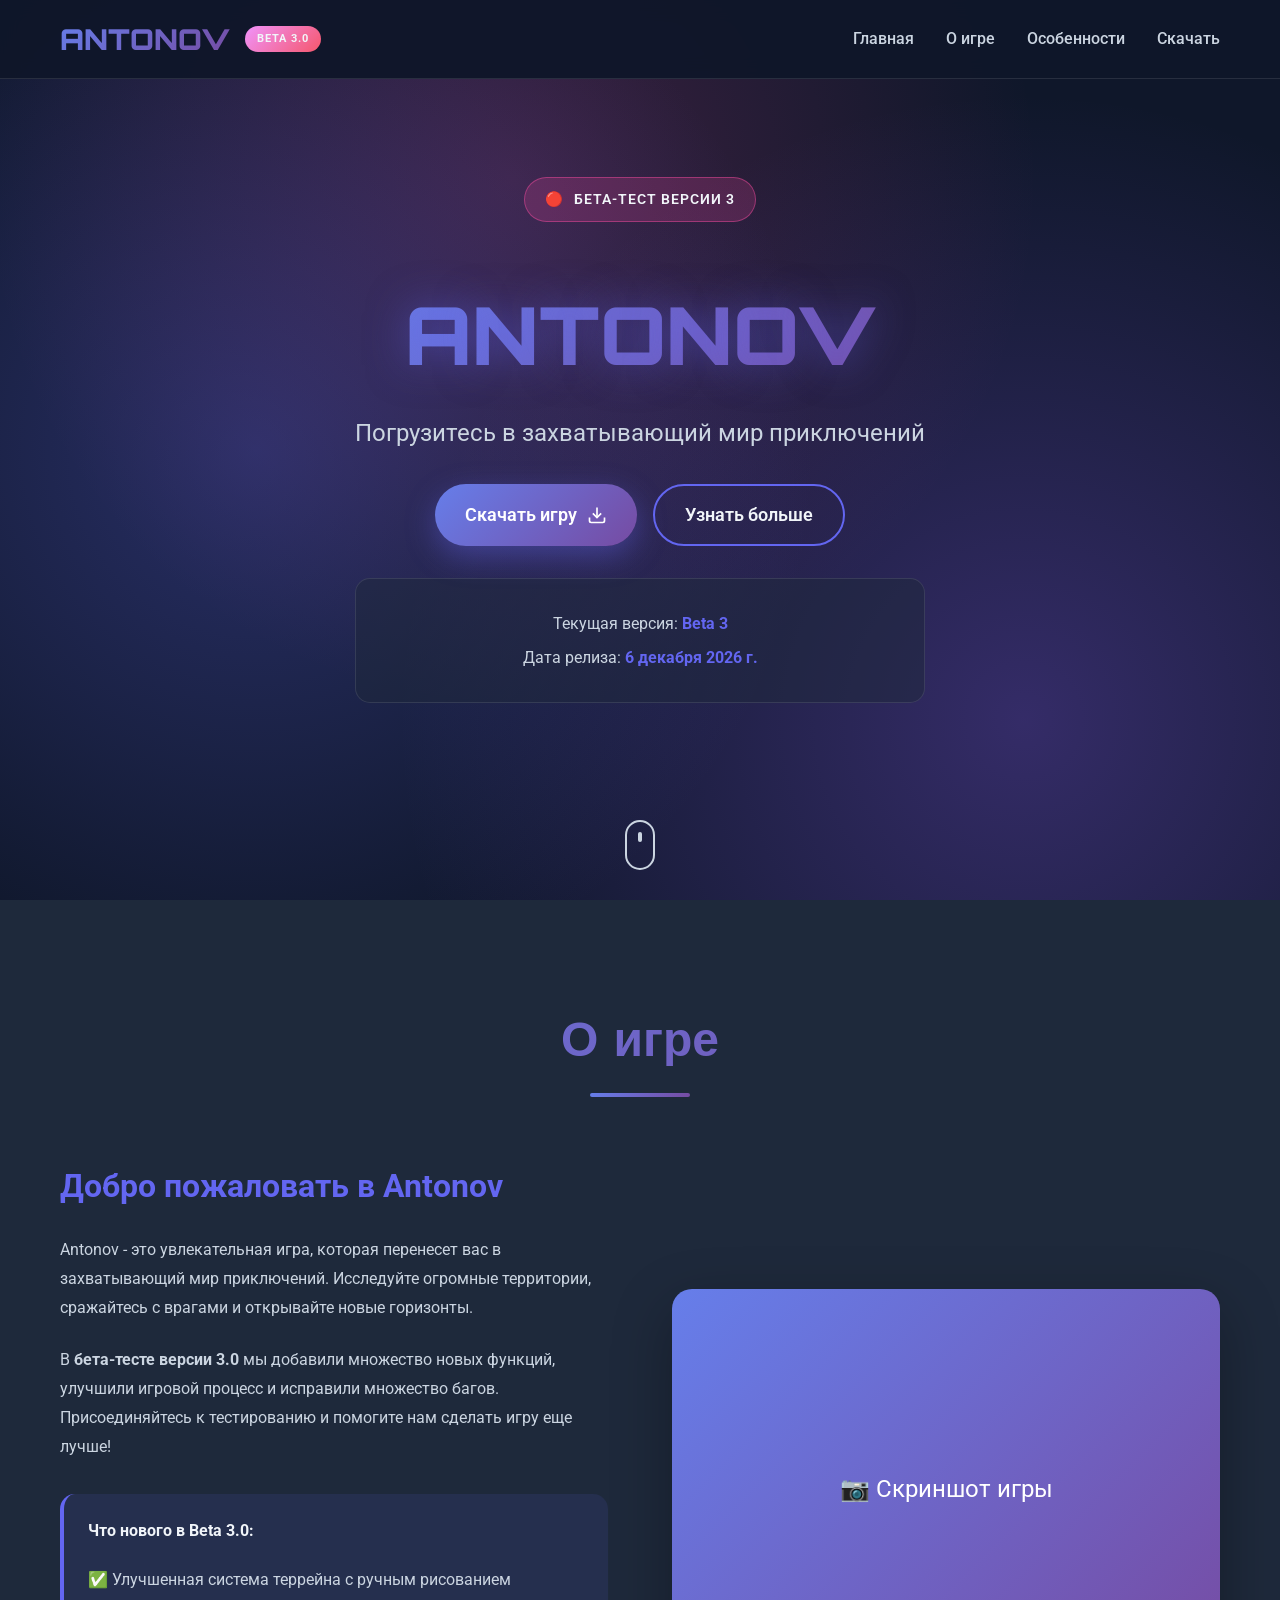
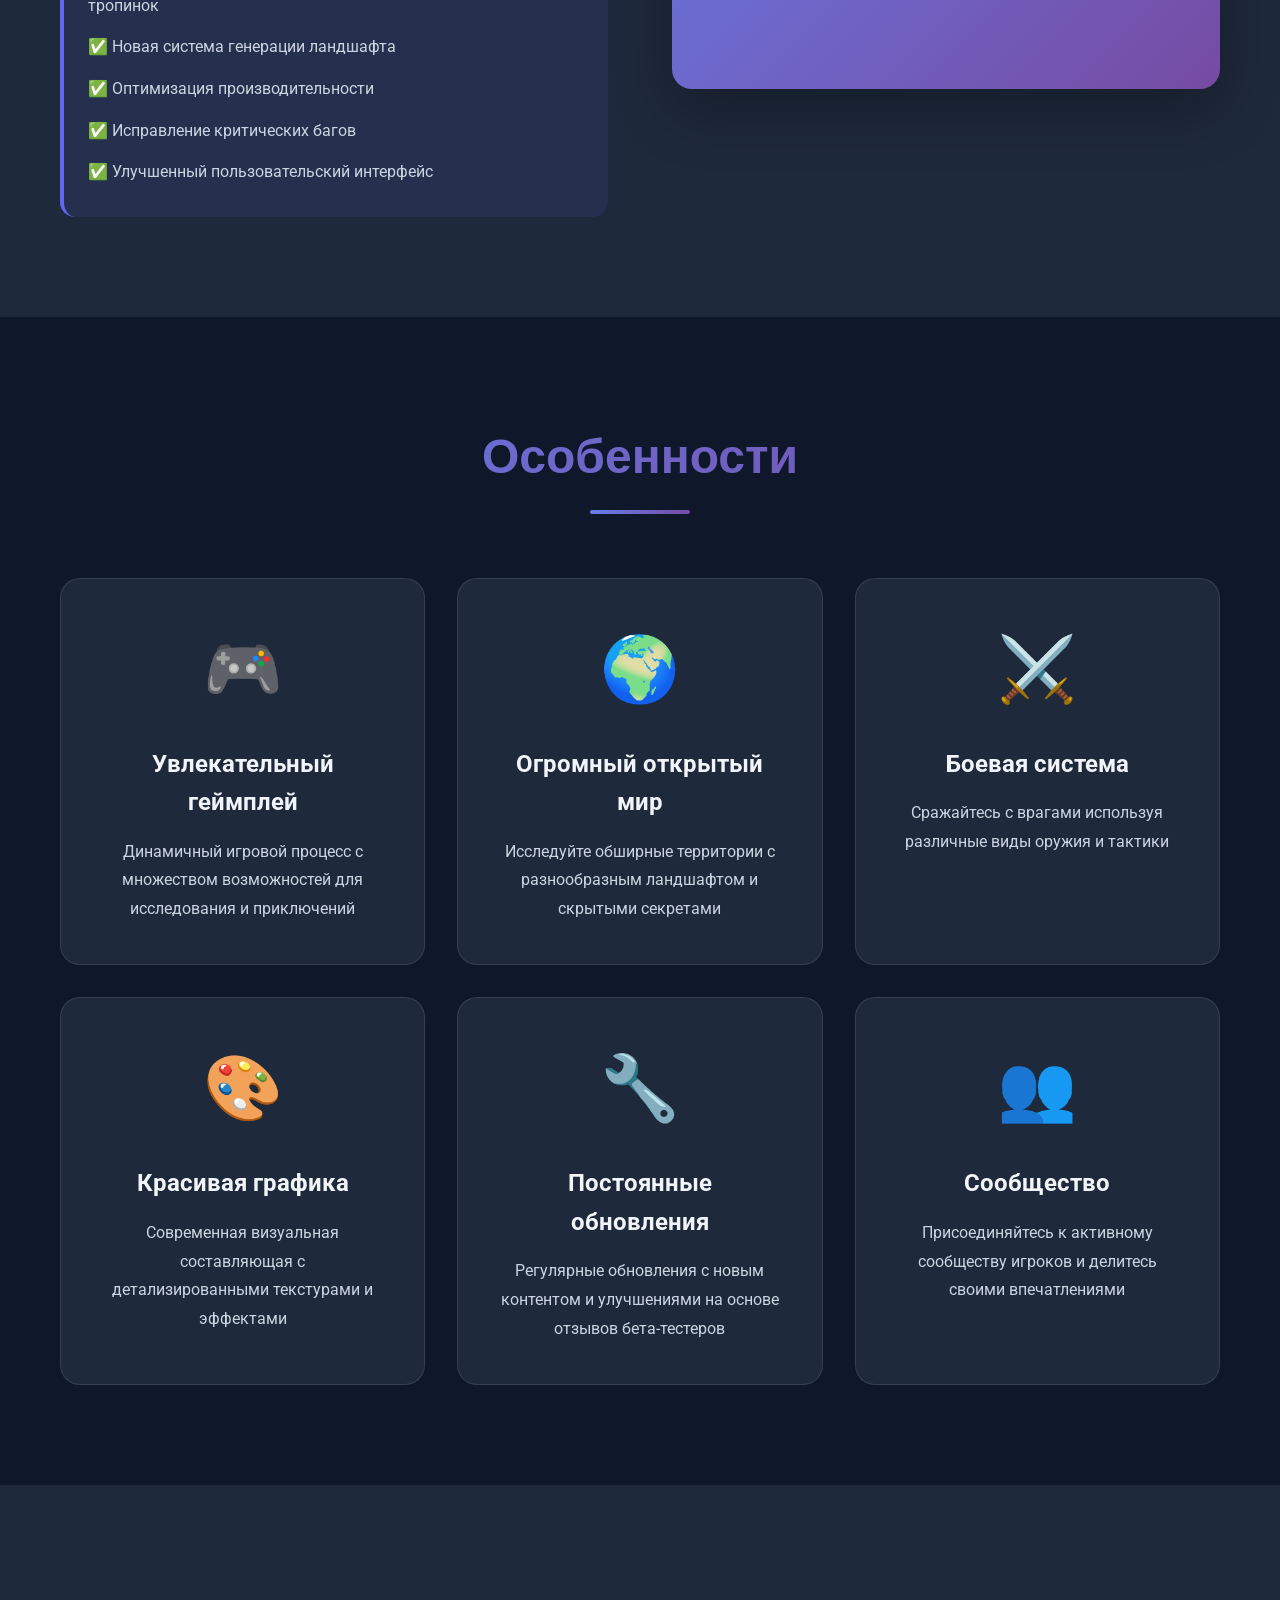
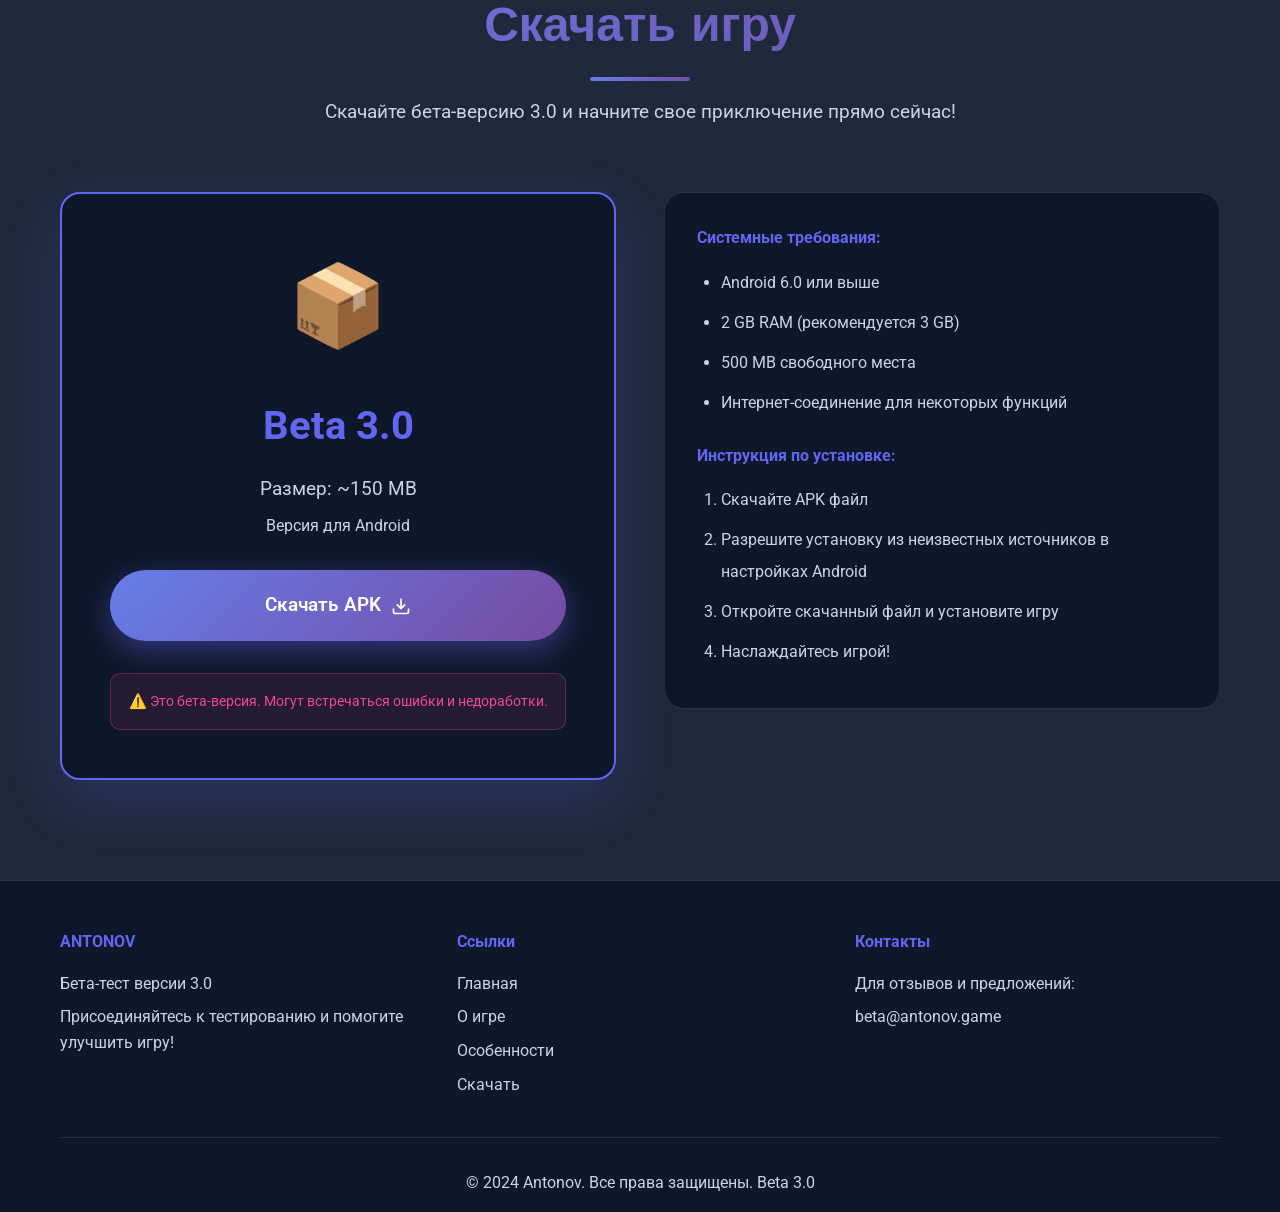
==== commit 3ff520bb: "Add files via upload" ====
--- a/docs/index.html
+++ b/docs/index.html
@@ -38,7 +38,7 @@
             <div class="hero-content">
                 <div class="beta-notice">
                     <span class="pulse">🔴</span>
-                    <span>БЕТА-ТЕСТ ВЕРСИИ 3.0</span>
+                    <span>БЕТА-ТЕСТ ВЕРСИИ 3</span>
                 </div>
                 <h1 class="hero-title">ANTONOV</h1>
                 <p class="hero-subtitle">Погрузитесь в захватывающий мир приключений</p>
@@ -54,8 +54,8 @@
                     <a href="#about" class="btn btn-secondary">Узнать больше</a>
                 </div>
                 <div class="version-info">
-                    <p>Текущая версия: <strong>Beta 3.0</strong></p>
-                    <p>Дата релиза: <strong id="release-date"></strong></p>
+                    <p>Текущая версия: <strong>Beta 3</strong></p>
+                    <p>Дата релиза: <strong id="release-date">01.01.2026</strong></p>
                 </div>
             </div>
         </div>
@@ -159,7 +159,7 @@
                     <h3>Beta 3.0</h3>
                     <p class="download-size">Размер: ~150 MB</p>
                     <p class="download-info">Версия для Android</p>
-                    <a href="https://drive.google.com/uc?export=download&id=1NLA512Esf2-FrHwSoK-mXuAlHorPxaCz" class="btn btn-download" target="_blank" rel="noopener noreferrer">
+                    <a href="#" class="btn btn-download" id="downloadBtn" onclick="downloadAPK(event)">
                         <span>Скачать APK</span>
                         <svg width="20" height="20" viewBox="0 0 24 24" fill="none" stroke="currentColor" stroke-width="2">
                             <path d="M21 15v4a2 2 0 0 1-2 2H5a2 2 0 0 1-2-2v-4"></path>
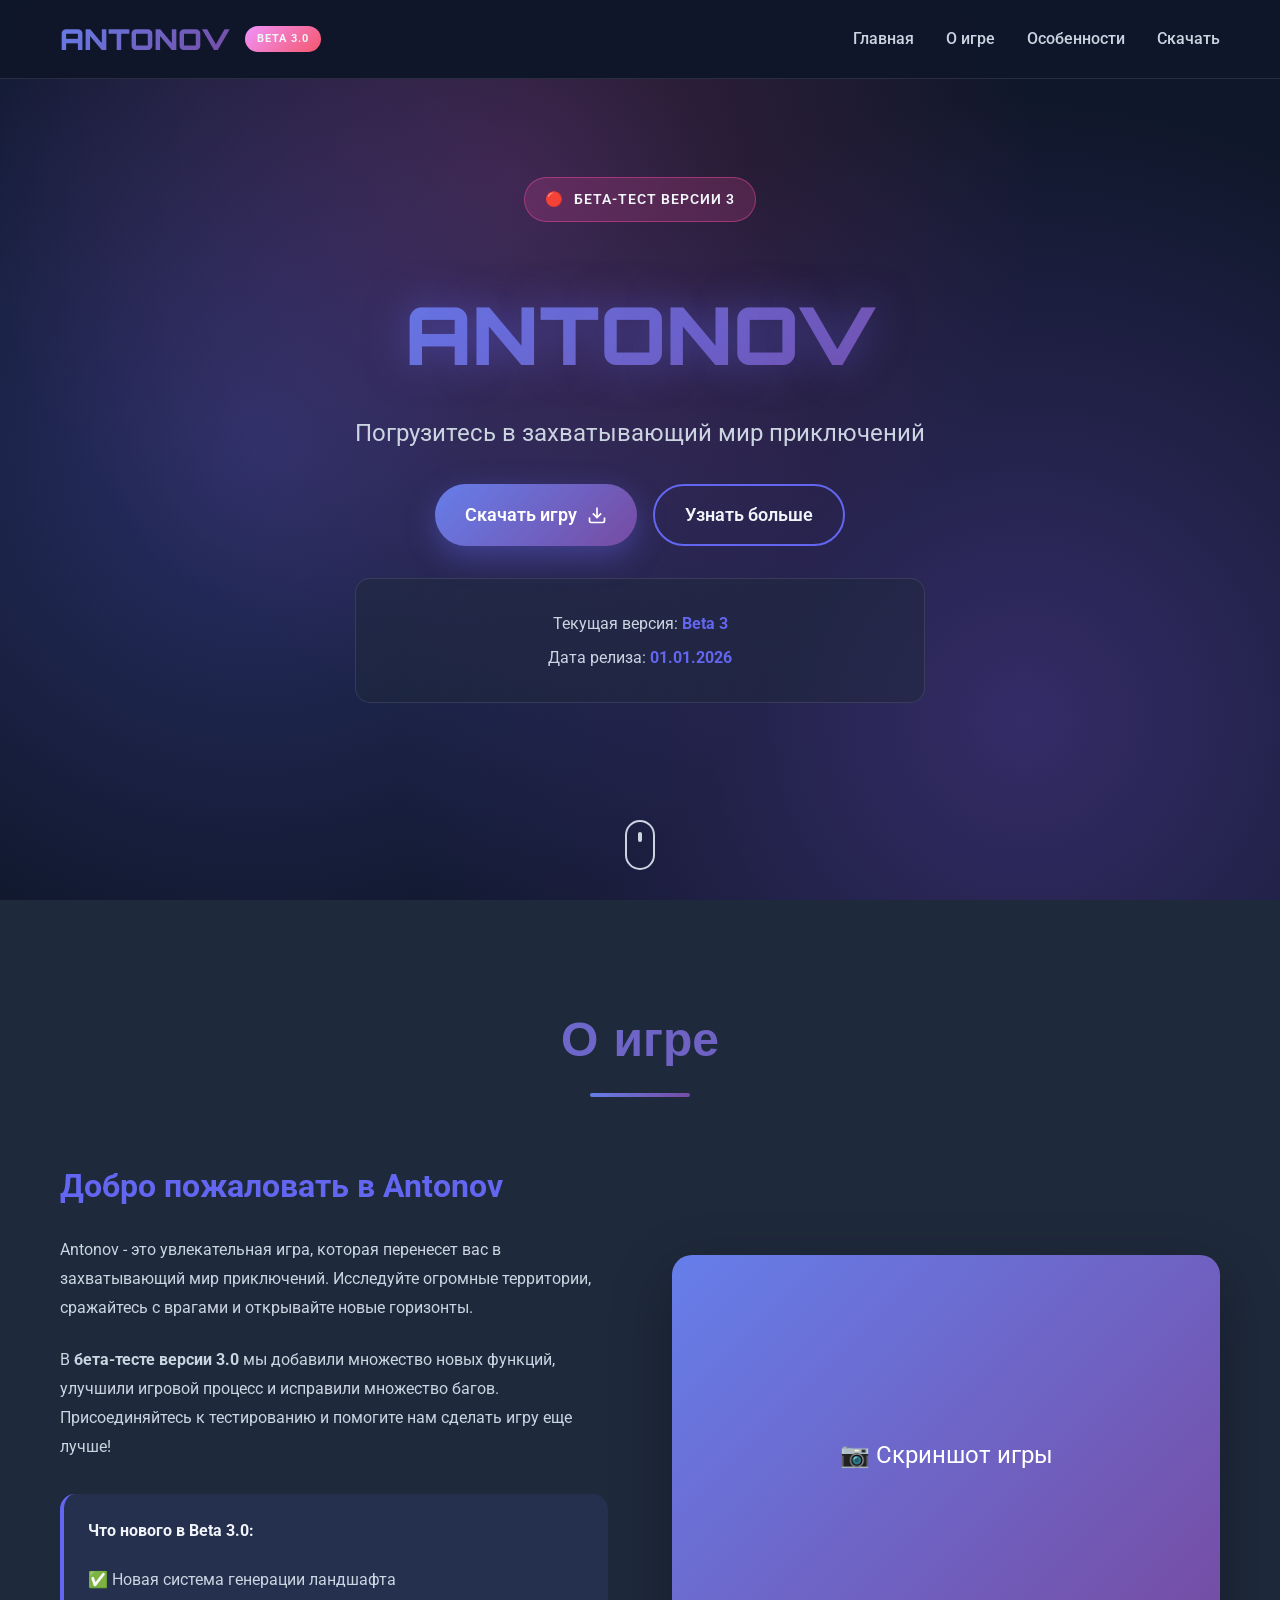
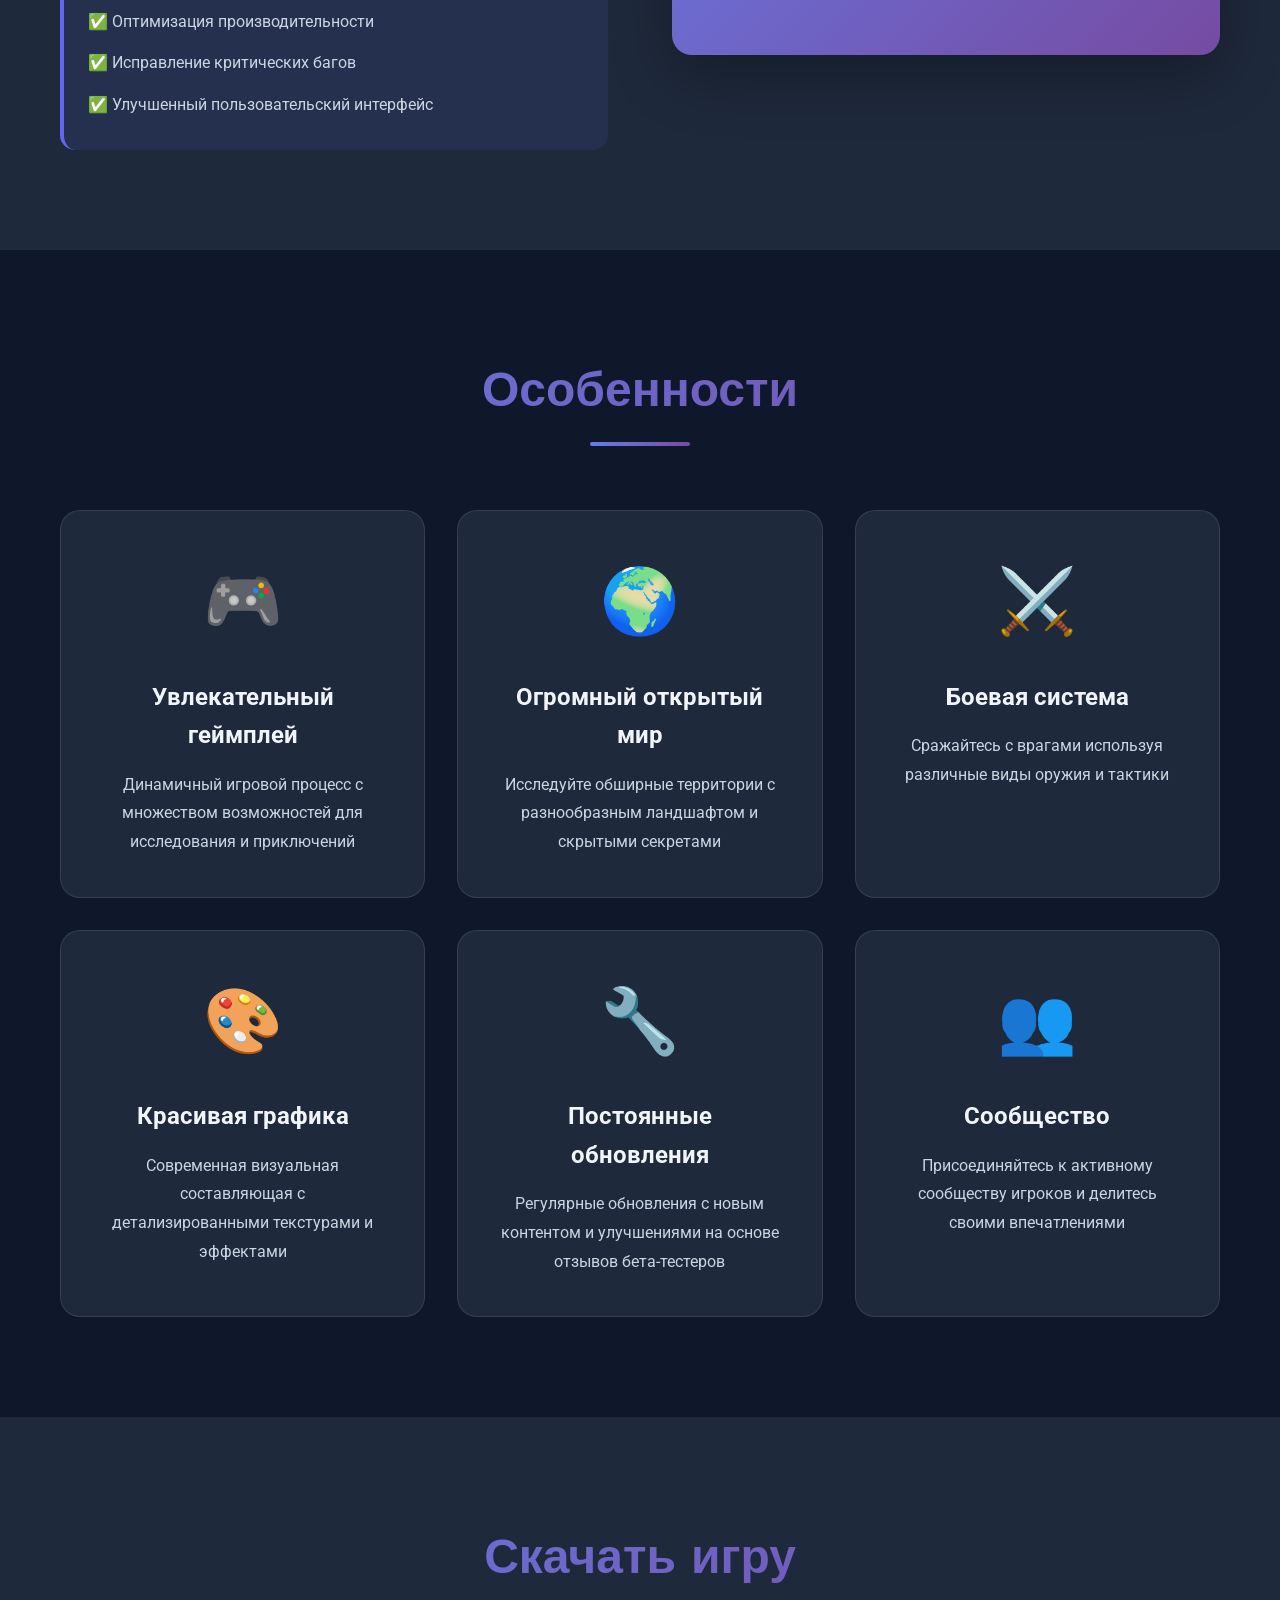
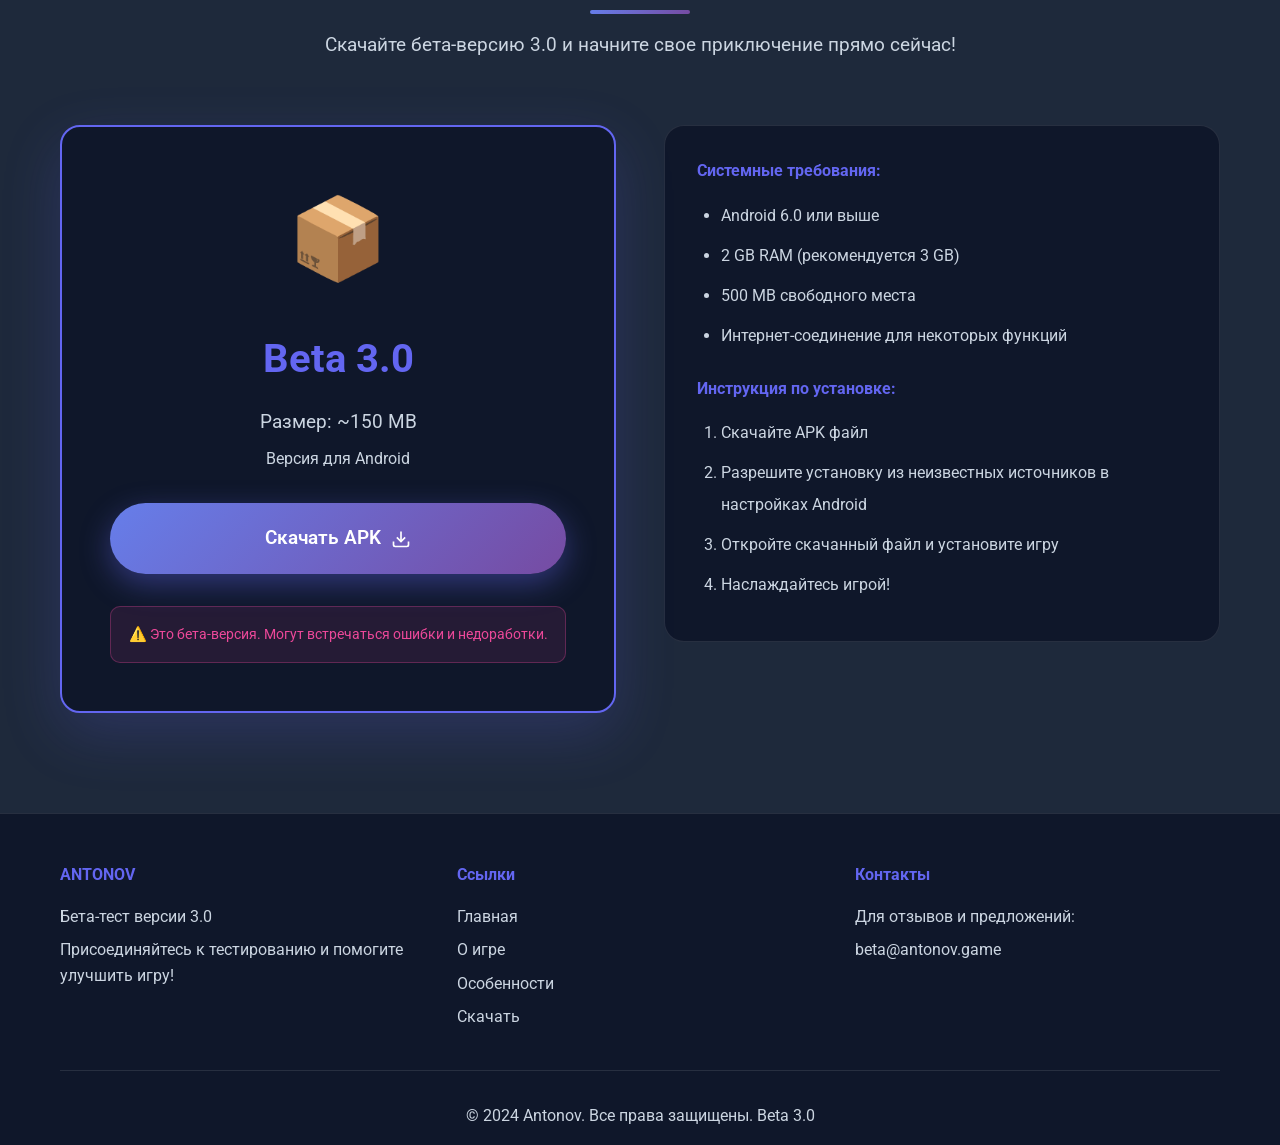
==== commit a3ea1a00: "Add files via upload" ====
--- a/docs/index.html
+++ b/docs/index.html
@@ -86,7 +86,6 @@
                     <div class="beta-features">
                         <h4>Что нового в Beta 3.0:</h4>
                         <ul>
-                            <li>✅ Улучшенная система террейна с ручным рисованием тропинок</li>
                             <li>✅ Новая система генерации ландшафта</li>
                             <li>✅ Оптимизация производительности</li>
                             <li>✅ Исправление критических багов</li>
